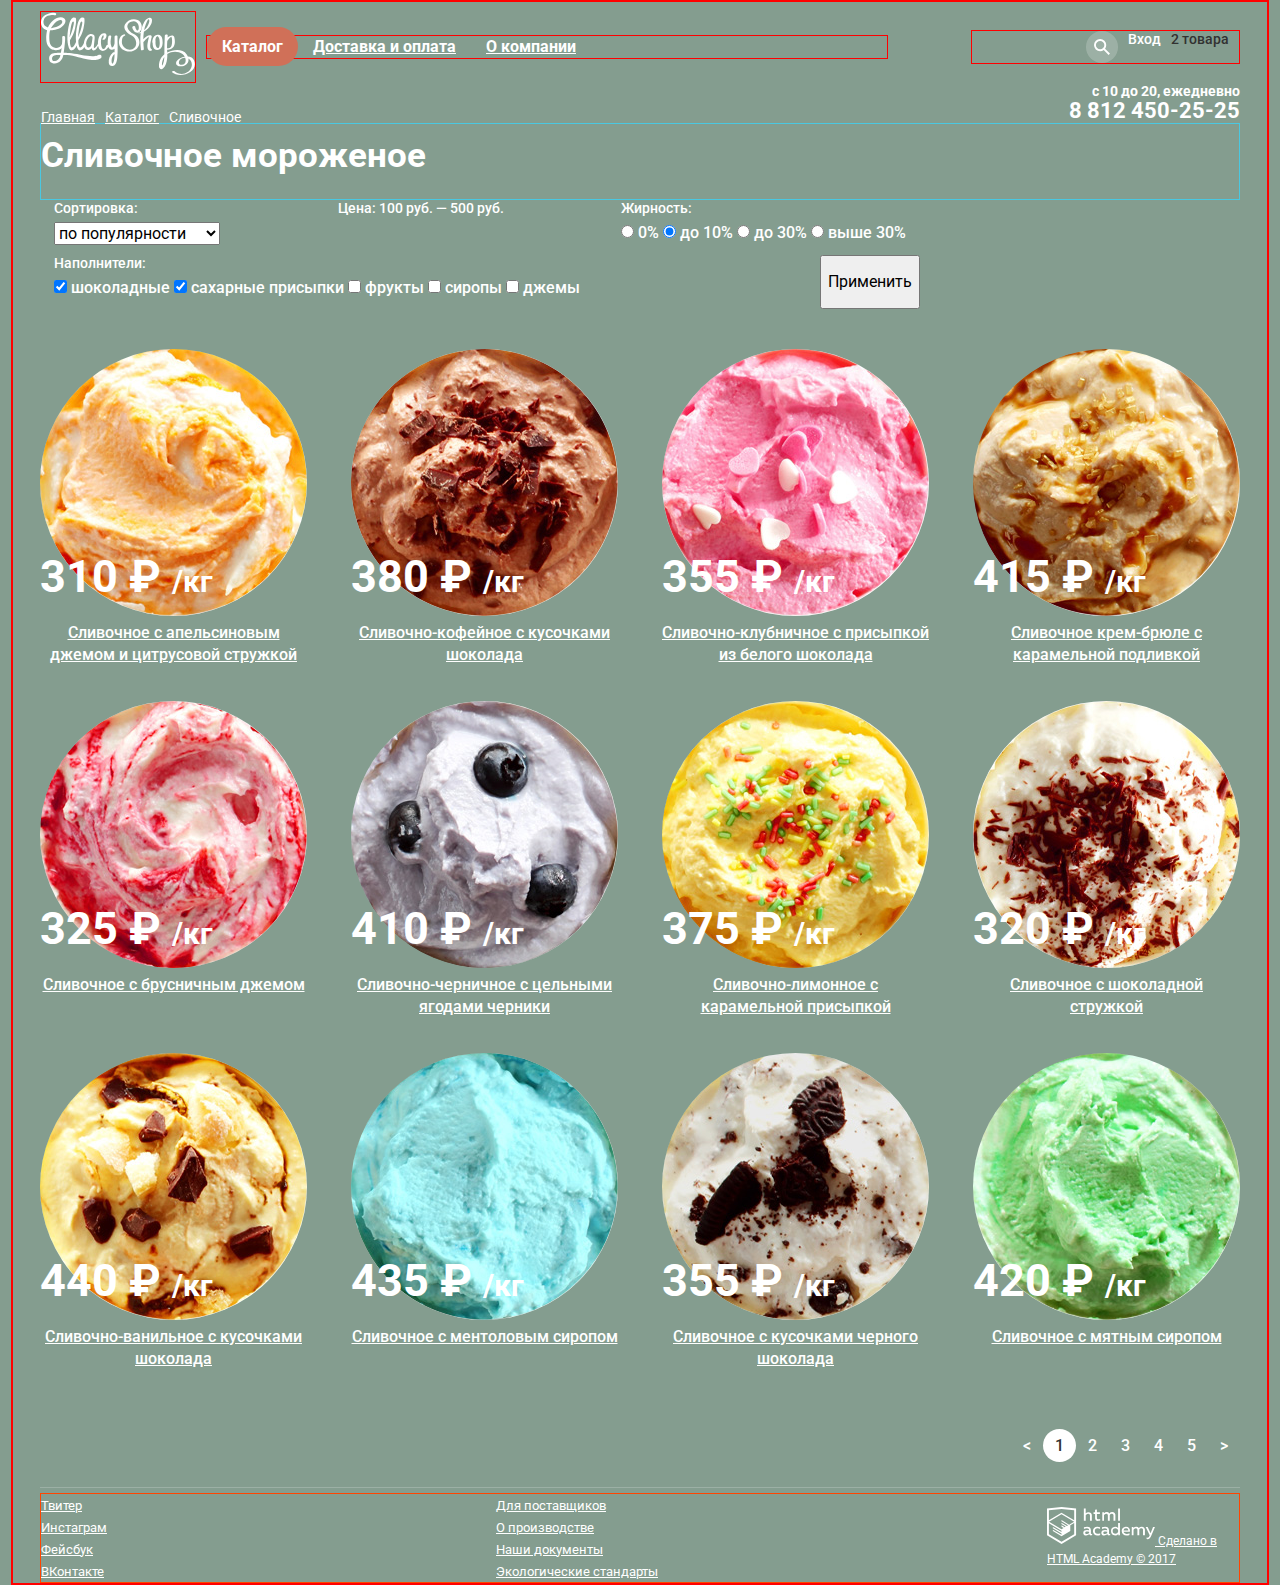
==== catalog.html @ cb11c442 "Создание сетки" ====
<!DOCTYPE html>
<html lang="ru">
<head>
    <meta charset="utf-8">
    <title>Каталог мороженого Глейси</title>
    <link href="https://fonts.googleapis.com/css?family=Roboto:400,500,700" rel="stylesheet">
    <link rel="stylesheet" href="css/normalize.css">
    <link rel="stylesheet" href="css/style.css">
</head>
<body class="body-inner">
<div class="container">
    <header class="main-header">
        <nav class="main-navigation">
            <a class="main-header-logo" href="index.html">
                <img src="img/logo.svg" width="154" height="64" alt="Логотип Глэйси">
            </a>
            <ul class="site-navigation">
                <li class="site-subnavigation"><a class="site-navigation-current" href="catalog.html">Каталог</a>
                    <ul class="catalog-dropdown">
                        <li class="catalog-dropdown-new"><a href="#">Новинки</a></li>
                        <li class="catalog-dropdown-current"><a>Сливочное</a></li>
                        <li><a href="#">Щербеты</a></li>
                        <li><a href="#">Фруктовый лёд</a></li>
                        <li><a href="#">Мелорин</a></li>
                    </ul>
                </li>
                <li><a href="#">Доставка и оплата</a></li>
                <li><a href="#">О компании</a></li>
            </ul>
            <ul class="user-navigation">
                <li class="user-navigation-search">
                    <a class="search-link" href="#"></a>
                    <!--div class="modal modal-search">
                        <form action="#" method="post">
                            <input type="text" name="search" placeholder="Что ищем?" id="search">
                            <label for="search" class="visually-hidden">Что ищем?</label>
                        </form>
                    </div-->
                </li>
                <li class="user-navigation-login">
                    <a class="login-link" href="#">Вход</a>
                    <!--div class="modal modal-login">
                        <form action="#" method="post">
                            <input type="email" name="user-email" placeholder="Электронная почта" id="user-email">
                            <label for="user-email" class="visually-hidden">Электронная почта</label>
                            <input type="password" name="user-password" placeholder="Пароль" id="user-password">
                            <label for="user-password" class="visually-hidden">Пароль</label>
                            <button class="button" type="submit">Войти</button>
                        </form>
                        <p>
                            <a href="#">Забыли пароль?</a>
                            <a href="#">Новая регистрация</a>
                        </p>
                    </div-->
                </li>
                <li class="user-navigation-basket">
                    <a class="basket-link-full" href="#">2 товара</a>
                    <!--div class="modal modal-basket">
                        <h2 class="visually-hidden">Товары в корзине</h2>
                        <table class="basket-list">
                            <tr>
                                <td>X</td>
                                <td><img src="img/ico-item-1.jpg" width="33" height="33" alt="Пломбир с апельсиновым джемом"></td>
                                <td>Пломбир с апельсиновым джемом</td>
                                <td>1,5 кг х</td>
                                <td class="price">200 руб.</td>
                                <td>300 руб.</td>
                            </tr>
                            <tr>
                                <td>X</td>
                                <td><img src="img/ico-item-2.jpg" width="33" height="33" alt="Клубничный пломбир с присыпкой из белого шоколада"></td>
                                <td>Клубничный пломбир с присыпкой из белого шоколада</td>
                                <td>1,5 кг х</td>
                                <td class="price">300 руб.</td>
                                <td>450 руб.</td>
                            </tr>
                        </table>
                        <p class="basket-total">Итого: 750 руб.</p>
                        <button class="button" type="button">Оформить заказ</button>
                    </div-->
                </li>
            </ul>
        </nav>
        <div class="header-info-wrapper">
            <span class="header-hours">с 10 до 20, ежедневно</span>
            <span class="header-phone">8 812 450-25-25</span>
        </div>
    </header>
    <main>
        <div class="breadcrumbs-wrapper">
            <h1 class="page-title">Сливочное мороженое</h1>
            <ul class="breadcrumbs">
                <li><a href="index.html">Главная</a></li>
                <li><a href="catalog.html">Каталог</a></li>
                <li>Сливочное</li>
            </ul>
        </div>

        <section class="filters">
            <h2 class="visually-hidden">Фильтр товаров</h2>
            <form class="search-form" action="#" method="post">
                <fieldset>
                    <legend>Сортировка:</legend>
                    <select id="search-form-filter">
                        <option value="popular">по популярности</option>
                        <option value="cheap">сначала недорогие</option>
                        <option value="expensive">сначала дорогие</option>
                        <option value="fat">по жирности</option>
                    </select>
                </fieldset>
                <fieldset>
                    <legend>Цена: 100 руб. — 500 руб.</legend>
                </fieldset>
                <fieldset>
                    <legend>Жирность:</legend>
                    <input type="radio" name="fat" value="0%" id="0%">
                    <label for="0%">0%</label>
                    <input type="radio" name="fat" value="up-to-10%" id="up-to-10%"
                           checked>
                    <label for="up-to-10%">до 10%</label>
                    <input type="radio" name="fat" value="up-to-30%" id="up-to-30%">
                    <label for="up-to-30%">до 30%</label>
                    <input type="radio" name="fat" value="more-than-30%" id="more-than-30%">
                    <label for="more-than-30%">выше 30%</label>
                </fieldset>
                <fieldset>
                    <legend>Наполнители:</legend>
                    <input type="checkbox" name="chocolate" id="chocolate" checked>
                    <label for="chocolate">шоколадные</label>
                    <input type="checkbox" name="sugar" id="sugar" checked>
                    <label for="sugar">сахарные присыпки</label>
                    <input type="checkbox" name="fruit" id="fruit">
                    <label for="fruit">фрукты</label>
                    <input type="checkbox" name="syrop" id="syrop">
                    <label for="syrop">сиропы</label>
                    <input type="checkbox" name="jam" id="jam">
                    <label for="jam">джемы</label>
                </fieldset>
                <button class="button-filter" type="submit">Применить</button>
            </form>
        </section>
        <section class="catalog">
            <h2 class="visually-hidden">Список сортов мороженого</h2>
            <ul class="catalog-list">
                <li class="catalog-item">
                    <img src="img/item-1.jpg" width="267" height="267"
                         alt="Сливочное мороженое с апельсиновым джемом и цитрусовой стружкой">
                    <p class="item-price">310 ₽ <span class="item-kg">/кг</span></p>
                    <a href="#">Сливочное с апельсиновым джемом и цитрусовой стружкой</a>
                    <!--a href="#" class="button btn-catalog">Быстрый просмотр</a-->
                </li>
                <li class="catalog-item">
                    <img src="img/item-2.jpg" width="267" height="267"
                         alt="Сливочно-кофейное мороженое с кусочками шоколада">
                    <p class="item-price">380 ₽ <span class="item-kg">/кг</span></p>
                    <a href="#">Сливочно-кофейное с кусочками шоколада</a>
                    <!--a href="#" class="button btn-catalog">Быстрый просмотр</a-->
                </li>
                <li class="catalog-item">
                    <img src="img/item-3.jpg" width="267" height="267"
                         alt="Сливочно-клубничное мороженое с присыпкой из белого шоколада">
                    <p class="item-price">355 ₽ <span class="item-kg">/кг</span></p>
                    <a href="#">Сливочно-клубничное с присыпкой из белого шоколада</a>
                    <!--a href="#" class="button btn-catalog">Быстрый просмотр</a-->
                </li>
                <li class="catalog-item">
                    <img src="img/item-4.jpg" width="267" height="267"
                         alt="Сливочное мороженое крем-брюле с карамельной подливкой">
                    <p class="item-price">415 ₽ <span class="item-kg">/кг</span></p>
                    <a href="#">Сливочное крем-брюле с карамельной подливкой</a>
                    <!--a href="#" class="button btn-catalog">Быстрый просмотр</a-->
                </li>
                <li class="catalog-item">
                    <img src="img/item-5.jpg" width="267" height="267"
                         alt="Сливочное мороженое с брусничным джемом">
                    <p class="item-price">325 ₽ <span class="item-kg">/кг</span></p>
                    <a href="#">Сливочное с брусничным джемом</a>
                    <!--a href="#" class="button btn-catalog">Быстрый просмотр</a-->
                </li>
                <li class="catalog-item">
                    <img src="img/item-6.jpg" width="267" height="267"
                         alt="Сливочно-черничное мороженое с цельными ягодами черники">
                    <p class="item-price">410 ₽ <span class="item-kg">/кг</span></p>
                    <a href="#">Сливочно-черничное с цельными ягодами черники</a>
                    <!--a href="#" class="button btn-catalog">Быстрый просмотр</a-->
                </li>
                <li class="catalog-item">
                    <img src="img/item-7.jpg" width="267" height="267"
                         alt="Сливочно-лимонное мороженое с карамельной присыпкой">
                    <p class="item-price">375 ₽ <span class="item-kg">/кг</span></p>
                    <a href="#">Сливочно-лимонное с карамельной присыпкой</a>
                    <!--a href="#" class="button btn-catalog">Быстрый просмотр</a-->
                </li>
                <li class="catalog-item">
                    <img src="img/item-8.jpg" width="267" height="267"
                         alt="Сливочное мороженое шоколадной стружкой">
                    <p class="item-price">320 ₽ <span class="item-kg">/кг</span></p>
                    <a href="#">Сливочное с шоколадной стружкой</a>
                    <!--a href="#" class="button btn-catalog">Быстрый просмотр</a-->
                </li>
                <li class="catalog-item">
                    <img src="img/item-9.jpg" width="267" height="267"
                         alt="Сливочно-ванильное мороженое с кусочками шоколада">
                    <p class="item-price">440 ₽ <span class="item-kg">/кг</span></p>
                    <a href="#">Сливочно-ванильное с кусочками шоколада</a>
                    <!--a href="#" class="button btn-catalog">Быстрый просмотр</a-->
                </li>
                <li class="catalog-item">
                    <img src="img/item-10.jpg" width="267" height="267"
                         alt="Сливочное мороженое с ментоловым сиропом">
                    <p class="item-price">435 ₽ <span class="item-kg">/кг</span></p>
                    <a href="#">Сливочное с ментоловым сиропом</a>
                    <!--a href="#" class="button btn-catalog">Быстрый просмотр</a-->
                </li>
                <li class="catalog-item">
                    <img src="img/item-11.jpg" width="267" height="267"
                         alt="Сливочное мороженое с кусочками черного шоколада">
                    <p class="item-price">355 ₽ <span class="item-kg">/кг</span></p>
                    <a href="#">Сливочное с кусочками черного шоколада</a>
                    <!--a href="#" class="button btn-catalog">Быстрый просмотр</a-->
                </li>
                <li class="catalog-item">
                    <img src="img/item-12.jpg" width="267" height="267"
                         alt="Сливочное мороженое мятным сиропом">
                    <p class="item-price">420 ₽ <span class="item-kg">/кг</span></p>
                    <a href="#">Сливочное с мятным сиропом</a>
                    <!--a href="#" class="button btn-catalog">Быстрый просмотр</a-->
                </li>
            </ul>
            <ul class="pagination-list">
                <li class="pagination-item pagination-item-disabled"><a>< </a></li>
                <li class="pagination-item pagination-item-current"><a>1</a></li>
                <li class="pagination-item"><a href="#">2</a></li>
                <li class="pagination-item"><a href="#">3</a></li>
                <li class="pagination-item"><a href="#">4</a></li>
                <li class="pagination-item"><a href="#">5</a></li>
                <li class="pagination-item"><a href="#"> ></a></li>
            </ul>
            <div class="line"></div>
        </section>
    </main>
    <footer class="main-footer">
        <ul class="footer-social">
            <li><a href="#" class="social-button">Твитер</a></li>
            <li><a href="#" class="social-button">Инстаграм</a></li>
            <li><a href="#" class="social-button">Фейсбук</a></li>
            <li><a href="#" class="social-button">ВКонтакте</a></li>
        </ul>
        <ul class="footer-navigation">
            <li><a href="#">Для поставщиков</a></li>
            <li><a href="#">О производстве</a></li>
            <li><a href="#">Наши документы</a></li>
            <li><a href="#">Экологические стандарты</a></li>
        </ul>
        <p class="footer-copyright">
            <a href="https://htmlacademy.ru"><img src="img/logo-htmlacademy.svg" width="108" height="39" alt="">
                Сделано в HTML Academy &copy; 2017</a>
        </p>
    </footer>
</div>
</body>
</html>
---- css/style.css ----
/*  Лиза,  все красные рамки я потом удалю!
Это чтобы было видно границы*/

body {
    margin: 0;
    padding: 0;
    font-family: "Roboto", "Arial", sans-serif;
    font-size: 16px;
    line-height: 22px;
    font-weight: 400;
    color: #ffffff;
    min-width: 1200px;
    background-color: #849d8f;
    background-image: url("../img/slide1.png");
    background-repeat: no-repeat;
    background-position: 50% 0%;
}

.body-inner {
    all: unset;
    margin: 0;
    padding: 0;
    font-family: "Roboto", "Arial", sans-serif;
    font-size: 16px;
    line-height: 22px;
    font-weight: 400;
    color: #ffffff;
    min-width: 1200px;
    background-color: #849d8f;
}


.visually-hidden {
    position: absolute;
    width: 1px;
    height: 1px;
    margin: -1px;
    border: 0;
    padding: 0;
    clip: rect(0 0 0 0);
    overflow: hidden;
}

.container {
    width: 1200px;
    margin: 0 auto;
    padding: 0 27px;
    border: 2px solid red;
}

.main-navigation {
    display: flex;
    justify-content: flex-start;
    align-items: center;
    margin-top: 9px;
}

.main-header-logo {
    border: 1px solid red;
}

.site-navigation {
    display: flex;
    flex-wrap: wrap;
    list-style: none;
    margin: 0;
    margin-left: 10px;
    padding: 0;
    width: 680px;
    border: 1px solid red;
}

.site-navigation > li {
    position: relative;
}

.site-navigation a {
     font-size: 16px;
     line-height: 18px;
     font-weight: 700;
     color: #ffffff;
     padding: 10px 15px;
 }

.site-navigation a:hover,
.site-navigation a:focus {
    font-size: 16px;
    line-height: 18px;
    font-weight: 700;
    color: #333333;
    text-decoration: none;
    background-color: #f7f6f3;
    border-radius: 30px;
    text-align: center;
    padding: 10px 15px;
}

.site-navigation-current {
    color: #ffffff;
    background-color: #d07058;
    border-radius: 30px;
    text-decoration: none;
    text-align: center;
    padding: 10px 15px;
}

/*  выпадающее меню  */

.catalog-dropdown {
    list-style: none;
    margin: 0;
    padding: 0;
    position: absolute;
    display: none;
    top: 35px;
    width: 141px;
}

.catalog-dropdown a {
    display: block;
}

.catalog-dropdown a,
.catalog-dropdown a:hover {
    border-radius: unset;
    font-size: 14px;
    line-height: 16px;
    color: #323232;
    font-weight: 400;
    text-decoration: none;
    background-color: #f8f7f4;
}

.catalog-dropdown a:hover {
    background-color: #fbded7;
}

.catalog-dropdown a:focus {
    background-color: #f6b5a5;
}

.site-navigation > li:hover .catalog-dropdown {
    display: block;
}

/*  выпадающее меню  конец*/

.user-navigation {
    display: flex;
    justify-content: flex-end;
    justify-items: center;
    list-style: none;
    margin: 0;
    margin-left: auto;
    padding: 0;
    width: 267px;

    border: 1px solid red;
}

.user-navigation > li {
    display: inline-block;
    padding-right: 10px;
}

.search-link {
    display: block;
    width: 32px;
    height: 32px;
    border-radius: 50%;
    background: rgba(255, 255, 255, 0.2) url("../img/loupe.svg") no-repeat center;
    background-size: 50%;
}

.user-navigation-search:hover .search-link {
    background: #f8f7f4 url("../img/loupe-dark.svg") no-repeat center;
}

.modal-search {
    display: none;
    width: 345px;
    height: 84px;
    -webkit-box-sizing: border-box;
    -moz-box-sizing: border-box;
    box-sizing: border-box;
}

.user-navigation-search:hover .modal-search {
    display: block;
}

.modal {
    background-color: #f8f7f4;
    border-radius: 10px;
    color: #323232;
    border-radius: 5px;
    box-shadow: 3px 5px 25px 3px #56645c;
    padding: 20px 25px 25px 25px;
}

.modal-search input,
.modal-login input {
    font-size: 14px;
    line-height: 24px;
    height: 43px;
    -webkit-box-sizing: border-box;
    -moz-box-sizing: border-box;
    box-sizing: border-box;
}

.login-link {
    display: block;
    font-weight: 500;
    font-size: 14px;
    line-height: 16px;
    color: #ffffff;
    text-decoration: none;
}

.login-link:hover,
.login-link:focus {
    color: #323232;
}

.basket-link {
    display: block;
    font-weight: 500;
    font-size: 14px;
    line-height: 16px;
    color: #ffffff;
    text-decoration: none;
}

.basket-link:hover,
.basket-link:focus {
    color: #323232;
}

.basket-link-full {
    display: block;
    font-weight: 500;
    font-size: 14px;
    line-height: 16px;
    color: #323232;
    text-decoration: none;
}

.basket-list {
    font-size: 13px;
    line-height: 16px;
    color: #323232;
}

.basket-total {
    font-size: 15px;
    line-height: 18px;
    font-weight: 700;
}

.modal-login {
    display: block;
    width: 280px;
    height: 215px;
    -webkit-box-sizing: border-box;
    -moz-box-sizing: border-box;
    box-sizing: border-box;
}

.modal-login a {
    font-size: 13px;
    line-height: 24px;
    color: #323232;
}

.modal-login a:hover,
.modal-login a:focus,
.modal-login a:active {
    color: #e84d37;
}

.header-info-wrapper {
    display: flex;
    flex-direction: column;
    align-items: flex-end;
}

.header-hours {
    font-size: 14px;
    line-height: 16px;
    font-weight: 700;
}

.header-phone {
    font-size: 22px;
    line-height: 24px;
    font-weight: 700;
}

.breadcrumbs-wrapper {
    display: flex;
    justify-content: flex-start;
    flex-direction: column;
    border: 1px solid #4ac8e1;
}

.breadcrumbs {
    list-style: none;
    margin: 0;
    margin-top: -15px;
    padding: 0;
    font-size: 14px;
    line-height: 16px;
    order: 0;
    display: flex;
}

.breadcrumbs li {
    padding-right: 10px;
}

.breadcrumbs a {
    color: #ffffff;
}

.page-title {
    font-size: 35px;
    line-height: 41px;
    font-weight: 700;
    order: 1;
    margin-top: 10px;
}

.breadcrumbs a:hover,
.breadcrumbs a:active,
.breadcrumbs a:focus {
    color: #ffbc9e;
}

.search-form {
    display: flex;
    flex-wrap: wrap;
    justify-content: space-between;
    width: 880px;
    margin-bottom: 40px;
}

.slider {
    position: relative;
    padding-top: 270px;
    border: 1px dashed red;
}

.slide {
    display: flex;
    flex-wrap: wrap;
    justify-content: center;
    width: 700px;
    text-align: center;
    margin: 0 auto;
    margin-bottom: 35px;
    border: 1px solid red;
}

.slide b {
    font-size: 60px;
    line-height: 60px;
    font-weight: 700;
}


.slider-navigation {
    list-style: none;
    position: absolute;
    bottom: 40px;
    left: 50px;
}

.promotions-list {
    list-style: none;
    margin: 0;
    margin-bottom: 40px;
    padding: 0;
    display: flex;
    justify-content: space-between;
    border: 1px solid red;
}

.promotions-list h3 {
    font-size: 35px;
    line-height: 41px;
    font-weight: 700;
}

.promotions-list p {
    font-size: 18px;
    line-height: 22px;
}

.promotions-list li:first-child {
    width: 560px;
    min-height: 230px;
    background-color: #a60929;
    background-image: url("../img/bg-raspberries.jpg");
    background-repeat: no-repeat;
    border-radius: 15px;
}

.promotions-list li:last-child {
    width: 560px;
    min-height: 230px;
    background-color: #714530;
    background-image: url("../img/bg-chocolate.jpg");
    background-repeat: no-repeat;
    border-radius: 15px;
}

.catalog-list {
    list-style: none;
    margin: 0;
    padding: 0;
    display: flex;
    justify-content: space-between;
    flex-wrap: wrap;
}

.catalog-item {
    position: relative;
    width: 267px;
    margin-bottom: 35px;
}

.item-price {
    font-size: 45px;
    line-height: 45px;
    font-weight: 700;
    position: absolute;
    top: 160px;
}

.item-kg {
    font-size: 30px;
}

.catalog-item a {
    display: block;
    font-size: 16px;
    line-height: 22px;
    font-weight: 500;
    color: #ffffff;
    text-align: center;
}

.catalog-item a:hover,
.catalog-item a:focus {
    color: #ffbc9e;
}

.catalog-item img {
    border-radius: 50%;
}

.description-shop {
    background-color: #eee1c6;
    background-image: url("../img/bg-wafer.jpg");
    color: #323232;
    width: 1146px;
    border-radius: 15px;
    padding: 20px;
    margin-bottom: 40px;
}

.description-shop h2 {
    font-size: 24px;
    line-height: 30px;
    font-weight: 500;
    margin-top: 0;
}

.description-shop-list {
    list-style: none;
    padding: 0;
    margin: 0;
}

.description-shop-list li:nth-child(1) {
    background-image: url("../img/ice-cream.svg");
    background-repeat: no-repeat;
}

.description-shop-list li:nth-child(2) {
    background-image: url("../img/eco.svg");
    background-repeat: no-repeat;
}

.description-shop-list li:nth-child(3) {
    background-image: url("../img/cow.svg");
    background-repeat: no-repeat;
}

.description-shop-list li:nth-child(4) {
    background-image: url("../img/thermometer.svg");
    background-repeat: no-repeat;
}

.content-wrapper {
    display: flex;
    justify-content: space-between;
    margin-bottom: 37px;
    border: 1px dashed red;
    align-items: flex-start;
}

.news-block {
    width: 560px;
    min-height: 220px;
    background-color: #ffffff;
    background-image: url("../img/bg-strawberry.png");
    background-repeat: no-repeat;
    border-radius: 15px;
    padding-top: 20px;
    padding-left: 20px;
    -webkit-box-sizing: border-box;
    -moz-box-sizing: border-box;
    box-sizing: border-box;
}

.news-block p {
    font-size: 16px;
    line-height: 22px;
    color: #323232;
    font-weight: 500;
    margin-top: 0;
}

.news-block a {
    font-size: 24px;
    line-height: 30px;
    font-weight: 700;
    color: #323232;
}

.news-block a:hover,
.news-block a:focus {
    color: #e84d37;
}

.subscription-wrapper {
    width: 560px;
    min-height: 220px;
    background-color: #f8f7f4;
    background-image: url("../img/bg-post.svg");
    border-radius: 15px;
    padding: 5px;
    -webkit-box-sizing: border-box;
    -moz-box-sizing: border-box;
    box-sizing: border-box;
}

.subscription {
    width: 550px;
    min-height: 210px;
    background-color: #f8f7f4;
    border-radius: 15px;
    color: #5a5a5a;
    padding-top: 30px;
    padding-left: 20px;
    padding-right: 20px;
    -webkit-box-sizing: border-box;
    -moz-box-sizing: border-box;
    box-sizing: border-box;
}

.subscription p {
    margin-top: 0;
}

.subscription-input {
    display: inline-block;
    padding-left: 14px;
    width: 368px;
    height: 44px;
    border-radius: 5px;
    border: 1px solid #d3d3d2;
    margin-right: 7px;
}

.map {
    width: 100%;
    height: 430px;
    background-image: url("../img/map.jpg");
    background-size: cover;
}

.map-container {
    position: relative;
    width: 1200px;
    margin: 0 auto;
    padding: 0 27px;
}

.contacts::before {
    content: "";
    position: absolute;
    background-image: url("../img/pin.svg");
    width: 82px;
    height: 140px;
    top: 100px;
    left: -680px;
}

.contacts {
    position: absolute;
    top: 60px;
    right: 0;
    width: 302px;
    min-height: 305px;
    background-color: #fefefe;
    color: #323232;
    border-radius: 15px;
    -webkit-box-sizing: border-box;
    -moz-box-sizing: border-box;
    box-sizing: border-box;
    padding-top: 32px;
    padding-left: 25px;
    padding-right: 25px;
}

.contacts p {
    padding-top: 0;
    font-size: 14px;
    line-height: 20px;
    font-weight: 400;
}

.big {
    font-size: 18px;
    line-height: 24px;
    font-weight: 700;
}



.modal-feedback {
    width: 480px;
    height: 440px;
    -webkit-box-sizing: border-box;
    -moz-box-sizing: border-box;
    box-sizing: border-box;
}

.modal-feedback h2 {
    margin-top: 0;
    font-size: 24px;
    line-height: 28px;
}

.modal-basket {
    width: 540px;
    min-height: 140px;
    -webkit-box-sizing: border-box;
    -moz-box-sizing: border-box;
    box-sizing: border-box;

}

.modal input,
.modal textarea {
    font: inherit;
    border: 1px solid  rgba(178, 178, 178, 0.52);
    border-radius: 5px;
    color: #999999;
    padding: 15px;
    margin-bottom: 20px;
}

.modal input:focus,
.modal textarea:focus {
    border: 1px solid rgba(46, 136, 228, 0.52);
}

fieldset {
    border: none;
}

.button {
    display: block;
    background-image: linear-gradient(#f26843, #e74a35);
    box-shadow: 0 2px 2px 0 #9e4334;
    border-radius: 30px;
    text-decoration: none;
    color: #ffffff;
    text-align: center;
    text-shadow: 0 3px 3px #ca4e39;
    padding: 15px 15px;
    border: none;
}

.btn-inline {
    display: inline-block;
}

a.btn-slide {
    width: 278px;
    height: 63px;
    font-size: 32px;
    line-height: 44px;
    font-weight: 700;
    margin-top: 30px;
    padding: 8px 17px;
    -webkit-box-sizing: border-box;
    -moz-box-sizing: border-box;
    box-sizing: border-box;
}

a.btn-promo {
    width: 165px;
    height: 43px;
    font-size: 18px;
    line-height: 24px;
    font-weight: 700;
    padding: 10px 15px;
    -webkit-box-sizing: border-box;
    -moz-box-sizing: border-box;
    box-sizing: border-box;
}

a.btn-promo-chocolate {
    width: 190px;
}

a.btn-catalog {
    width: 200px;
    height: 43px;
    font-size: 18px;
    line-height: 24px;
    font-weight: 700;
    padding: 9px 15px;
    color: #ffffff;
    -webkit-box-sizing: border-box;
    -moz-box-sizing: border-box;
    box-sizing: border-box;
}

a.btn-catalog:hover,
a.btn-catalog:focus {
    color: #ffffff;
}

.filters legend {
    font-size: 14px;
    line-height: 16px;
    font-weight: 500;
}

.filters label {
    font-size: 16px;
    line-height: 18px;
    font-weight: 500;
}

.pagination-list {
    list-style: none;
    margin: 0;
    margin-top: 30px;
    margin-bottom: 30px;
    padding: 0;
    display: flex;
    justify-content: flex-end;
}

.pagination-list li {
}

.pagination-list a {
    font-size: 16px;
    line-height: 18px;
    font-weight: 500;
    color: #ffffff;
    text-decoration: none;
    padding: 7px 12px;
}

.pagination-list a:hover,
.pagination-list a:focus {
    background-color: #9bafa3;
    border-radius: 50%;
    padding: 7px 12px;
}

.pagination-item-current a {
    background-color: #ffffff;
    border-radius: 50%;
    padding: 7px 12px;
    color: #323232;
}

.line {
    width: 100%;
    height: 1px;
    margin-bottom: 5px;
    background-color: rgba(255, 255, 255, 0.2);
}

.main-footer {
    display: flex;
    justify-content: space-between;
    border: 1px solid orangered;
}

.footer-social {
    list-style: none;
    padding: 0;
    margin: 0;
    color: #ffffff;
}

.footer-social a {
    font-size: 13px;
    line-height: 18px;
    color: #ffffff;
}

.footer-social a:hover,
.footer-social a:active,
.footer-social a:focus {
    color: #e84d37;
}

.footer-navigation {
    list-style: none;
    padding: 0;
    margin: 0;
    color: #ffffff;
}

.footer-navigation a {
    font-size: 13px;
    line-height: 18px;
    color: #ffffff;
}

.footer-navigation a:hover,
.footer-navigation a:active,
.footer-navigation a:focus {
    color: #e84d37;
}

.footer-copyright {
    width: 192px;
    font-size: 12px;
    line-height: 18px;
    color: #ffffff;
}

.footer-copyright p {
    padding: 0;
    margin: 0;
}

.footer-copyright a {
    font-size: 12px;
    line-height: 18px;
    color: #ffffff;
}

.footer-copyright a:hover,
.footer-copyright a:active,
.footer-copyright a:focus {
    color: #e84d37;
}
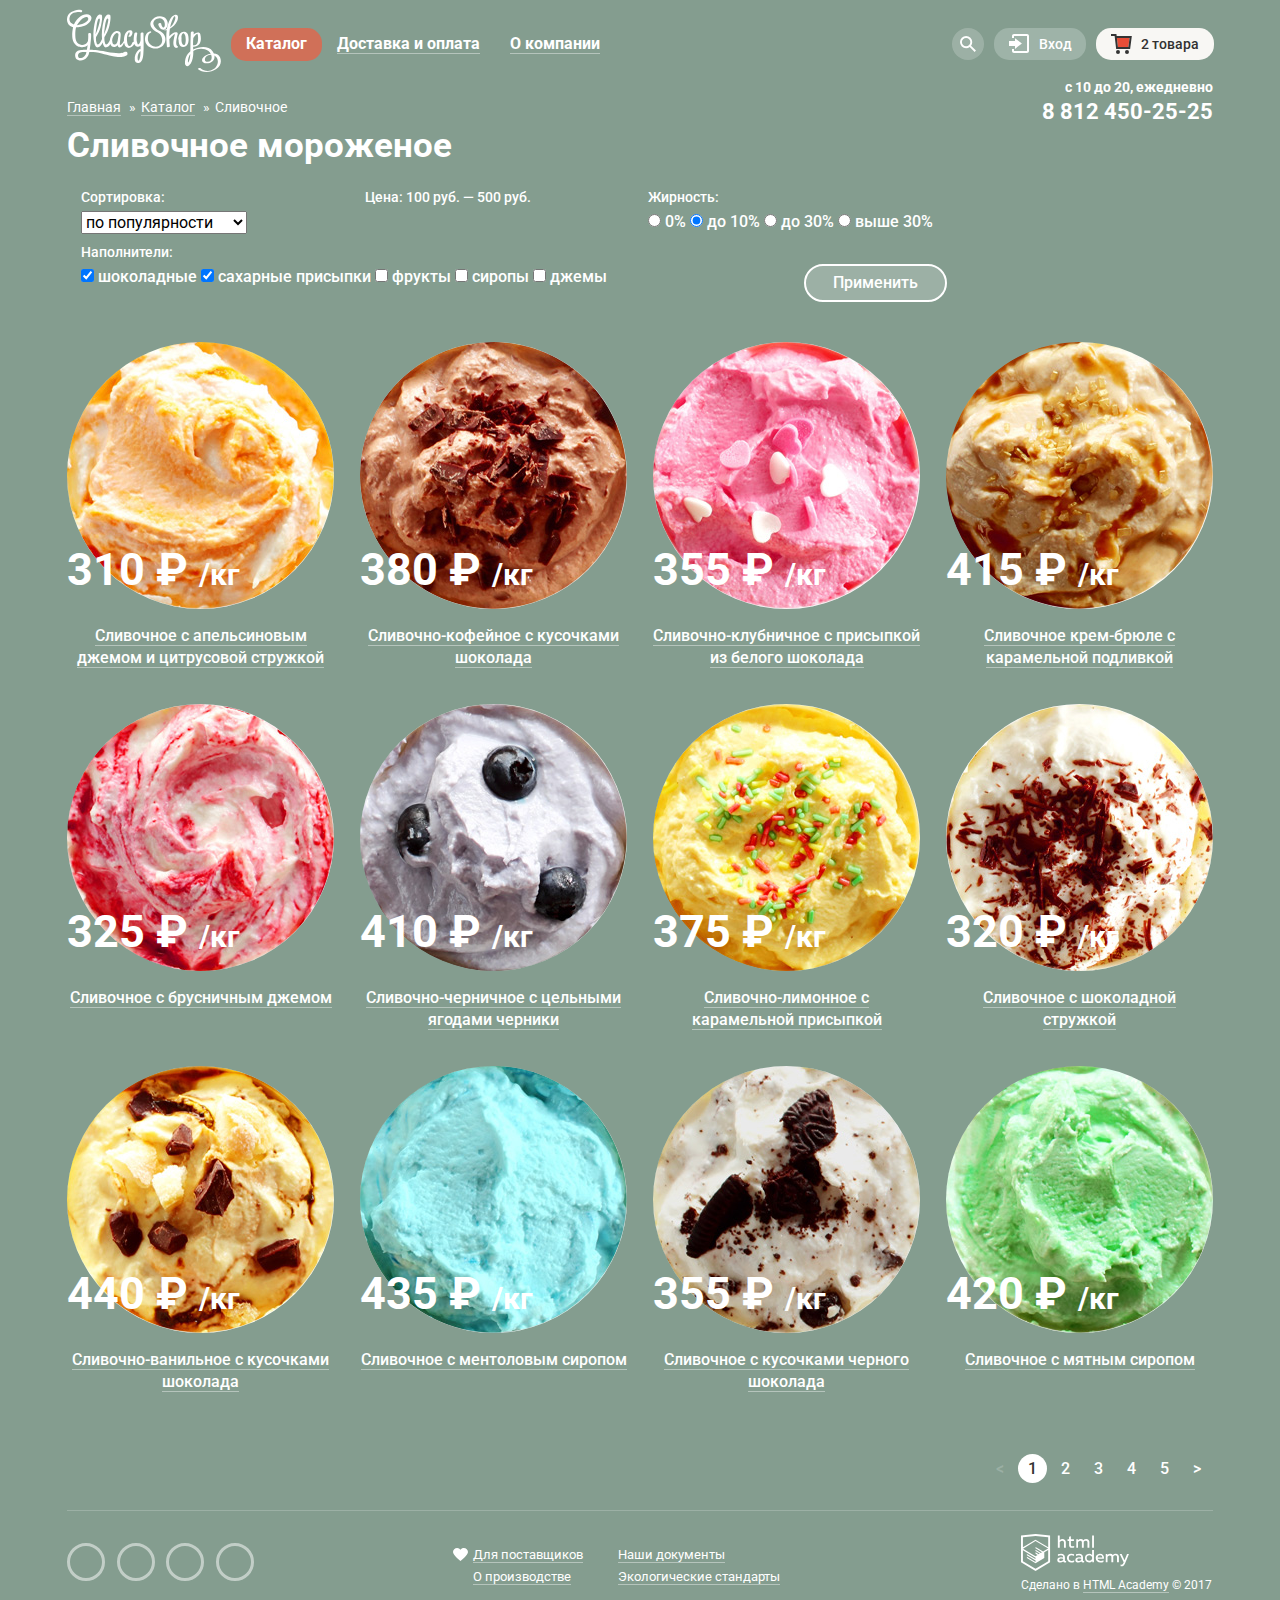
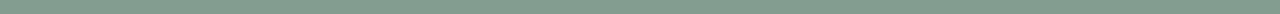
==== commit 2289338c: "Декоративные элементы" ====
--- a/catalog.html
+++ b/catalog.html
@@ -15,17 +15,22 @@
                 <img src="img/logo.svg" width="154" height="64" alt="Логотип Глэйси">
             </a>
             <ul class="site-navigation">
-                <li class="site-subnavigation"><a class="site-navigation-current" href="catalog.html">Каталог</a>
+                <li class="navigation-item">
+                    <a class="nav-item-current" href="catalog.html">Каталог</a>
                     <ul class="catalog-dropdown">
-                        <li class="catalog-dropdown-new"><a href="#">Новинки</a></li>
-                        <li class="catalog-dropdown-current"><a>Сливочное</a></li>
+                        <li><a class="catalog-item-new" href="#">Новинки</a></li>
+                        <li><a class="catalog-item-current">Сливочное</a></li>
                         <li><a href="#">Щербеты</a></li>
                         <li><a href="#">Фруктовый лёд</a></li>
                         <li><a href="#">Мелорин</a></li>
                     </ul>
                 </li>
-                <li><a href="#">Доставка и оплата</a></li>
-                <li><a href="#">О компании</a></li>
+                <li class="navigation-item">
+                    <a href="#">Доставка и оплата</a>
+                </li>
+                <li class="navigation-item">
+                    <a href="#">О компании</a>
+                </li>
             </ul>
             <ul class="user-navigation">
                 <li class="user-navigation-search">
@@ -146,116 +151,170 @@
                     <img src="img/item-1.jpg" width="267" height="267"
                          alt="Сливочное мороженое с апельсиновым джемом и цитрусовой стружкой">
                     <p class="item-price">310 ₽ <span class="item-kg">/кг</span></p>
-                    <a href="#">Сливочное с апельсиновым джемом и цитрусовой стружкой</a>
-                    <!--a href="#" class="button btn-catalog">Быстрый просмотр</a-->
+                    <div class="catalog-wrapper">
+                        <a class="item-title" href="#">Сливочное с апельсиновым джемом и цитрусовой стружкой</a>
+                        <!--a href="#" class="button btn-catalog">Быстрый просмотр</a-->
+                    </div>
                 </li>
                 <li class="catalog-item">
                     <img src="img/item-2.jpg" width="267" height="267"
                          alt="Сливочно-кофейное мороженое с кусочками шоколада">
                     <p class="item-price">380 ₽ <span class="item-kg">/кг</span></p>
-                    <a href="#">Сливочно-кофейное с кусочками шоколада</a>
-                    <!--a href="#" class="button btn-catalog">Быстрый просмотр</a-->
+                    <div class="catalog-wrapper">
+                        <a class="item-title" href="#">Сливочно-кофейное с кусочками шоколада</a>
+                        <!--a href="#" class="button btn-catalog">Быстрый просмотр</a-->
+                    </div>
                 </li>
                 <li class="catalog-item">
                     <img src="img/item-3.jpg" width="267" height="267"
                          alt="Сливочно-клубничное мороженое с присыпкой из белого шоколада">
                     <p class="item-price">355 ₽ <span class="item-kg">/кг</span></p>
-                    <a href="#">Сливочно-клубничное с присыпкой из белого шоколада</a>
-                    <!--a href="#" class="button btn-catalog">Быстрый просмотр</a-->
+                    <div class="catalog-wrapper">
+                        <a class="item-title" href="#">Сливочно-клубничное с присыпкой из белого шоколада</a>
+                        <!--a href="#" class="button btn-catalog">Быстрый просмотр</a-->
+                    </div>
                 </li>
                 <li class="catalog-item">
                     <img src="img/item-4.jpg" width="267" height="267"
                          alt="Сливочное мороженое крем-брюле с карамельной подливкой">
                     <p class="item-price">415 ₽ <span class="item-kg">/кг</span></p>
-                    <a href="#">Сливочное крем-брюле с карамельной подливкой</a>
-                    <!--a href="#" class="button btn-catalog">Быстрый просмотр</a-->
+                    <div class="catalog-wrapper">
+                        <a class="item-title" href="#">Сливочное крем-брюле с карамельной подливкой</a>
+                        <!--a href="#" class="button btn-catalog">Быстрый просмотр</a-->
+                    </div>
                 </li>
                 <li class="catalog-item">
                     <img src="img/item-5.jpg" width="267" height="267"
                          alt="Сливочное мороженое с брусничным джемом">
                     <p class="item-price">325 ₽ <span class="item-kg">/кг</span></p>
-                    <a href="#">Сливочное с брусничным джемом</a>
-                    <!--a href="#" class="button btn-catalog">Быстрый просмотр</a-->
+                    <div class="catalog-wrapper">
+                        <a class="item-title" href="#">Сливочное с брусничным джемом</a>
+                        <!--a href="#" class="button btn-catalog">Быстрый просмотр</a-->
+                    </div>
                 </li>
                 <li class="catalog-item">
                     <img src="img/item-6.jpg" width="267" height="267"
                          alt="Сливочно-черничное мороженое с цельными ягодами черники">
                     <p class="item-price">410 ₽ <span class="item-kg">/кг</span></p>
-                    <a href="#">Сливочно-черничное с цельными ягодами черники</a>
-                    <!--a href="#" class="button btn-catalog">Быстрый просмотр</a-->
+                    <div class="catalog-wrapper">
+                        <a class="item-title" href="#">Сливочно-черничное с цельными ягодами черники</a>
+                        <!--a href="#" class="button btn-catalog">Быстрый просмотр</a-->
+                    </div>
                 </li>
                 <li class="catalog-item">
                     <img src="img/item-7.jpg" width="267" height="267"
                          alt="Сливочно-лимонное мороженое с карамельной присыпкой">
                     <p class="item-price">375 ₽ <span class="item-kg">/кг</span></p>
-                    <a href="#">Сливочно-лимонное с карамельной присыпкой</a>
-                    <!--a href="#" class="button btn-catalog">Быстрый просмотр</a-->
+                    <div class="catalog-wrapper">
+                        <a class="item-title" href="#">Сливочно-лимонное с карамельной присыпкой</a>
+                        <!--a href="#" class="button btn-catalog">Быстрый просмотр</a-->
+                    </div>
                 </li>
                 <li class="catalog-item">
                     <img src="img/item-8.jpg" width="267" height="267"
                          alt="Сливочное мороженое шоколадной стружкой">
                     <p class="item-price">320 ₽ <span class="item-kg">/кг</span></p>
-                    <a href="#">Сливочное с шоколадной стружкой</a>
-                    <!--a href="#" class="button btn-catalog">Быстрый просмотр</a-->
+                    <div class="catalog-wrapper">
+                        <a class="item-title" href="#">Сливочное с шоколадной стружкой</a>
+                        <!--a href="#" class="button btn-catalog">Быстрый просмотр</a-->
+                    </div>
                 </li>
                 <li class="catalog-item">
                     <img src="img/item-9.jpg" width="267" height="267"
                          alt="Сливочно-ванильное мороженое с кусочками шоколада">
                     <p class="item-price">440 ₽ <span class="item-kg">/кг</span></p>
-                    <a href="#">Сливочно-ванильное с кусочками шоколада</a>
-                    <!--a href="#" class="button btn-catalog">Быстрый просмотр</a-->
+                    <div class="catalog-wrapper">
+                        <a class="item-title" href="#">Сливочно-ванильное с кусочками шоколада</a>
+                        <!--a href="#" class="button btn-catalog">Быстрый просмотр</a-->
+                    </div>
                 </li>
                 <li class="catalog-item">
                     <img src="img/item-10.jpg" width="267" height="267"
                          alt="Сливочное мороженое с ментоловым сиропом">
                     <p class="item-price">435 ₽ <span class="item-kg">/кг</span></p>
-                    <a href="#">Сливочное с ментоловым сиропом</a>
-                    <!--a href="#" class="button btn-catalog">Быстрый просмотр</a-->
+                    <div class="catalog-wrapper">
+                        <a class="item-title" href="#">Сливочное с ментоловым сиропом</a>
+                        <!--a href="#" class="button btn-catalog">Быстрый просмотр</a-->
+                    </div>
                 </li>
                 <li class="catalog-item">
                     <img src="img/item-11.jpg" width="267" height="267"
                          alt="Сливочное мороженое с кусочками черного шоколада">
                     <p class="item-price">355 ₽ <span class="item-kg">/кг</span></p>
-                    <a href="#">Сливочное с кусочками черного шоколада</a>
-                    <!--a href="#" class="button btn-catalog">Быстрый просмотр</a-->
+                    <div class="catalog-wrapper">
+                        <a class="item-title" href="#">Сливочное с кусочками черного шоколада</a>
+                        <!--a href="#" class="button btn-catalog">Быстрый просмотр</a-->
+                    </div>
                 </li>
                 <li class="catalog-item">
                     <img src="img/item-12.jpg" width="267" height="267"
                          alt="Сливочное мороженое мятным сиропом">
                     <p class="item-price">420 ₽ <span class="item-kg">/кг</span></p>
-                    <a href="#">Сливочное с мятным сиропом</a>
-                    <!--a href="#" class="button btn-catalog">Быстрый просмотр</a-->
+                    <div class="catalog-wrapper">
+                        <a class="item-title" href="#">Сливочное с мятным сиропом</a>
+                        <!--a href="#" class="button btn-catalog">Быстрый просмотр</a-->
+                    </div>
                 </li>
             </ul>
             <ul class="pagination-list">
-                <li class="pagination-item pagination-item-disabled"><a>< </a></li>
-                <li class="pagination-item pagination-item-current"><a>1</a></li>
-                <li class="pagination-item"><a href="#">2</a></li>
-                <li class="pagination-item"><a href="#">3</a></li>
-                <li class="pagination-item"><a href="#">4</a></li>
-                <li class="pagination-item"><a href="#">5</a></li>
-                <li class="pagination-item"><a href="#"> ></a></li>
+                <li><a class="arrow-disabled"><</a></li>
+                <li><a class="pagination-item-current">1</a></li>
+                <li><a class="pagination-item" href="#">2</a></li>
+                <li><a class="pagination-item" href="#">3</a></li>
+                <li><a class="pagination-item" href="#">4</a></li>
+                <li><a class="pagination-item" href="#">5</a></li>
+                <li><a class="arrow-next" href="#">></a></li>
             </ul>
             <div class="line"></div>
         </section>
     </main>
     <footer class="main-footer">
         <ul class="footer-social">
-            <li><a href="#" class="social-button">Твитер</a></li>
-            <li><a href="#" class="social-button">Инстаграм</a></li>
-            <li><a href="#" class="social-button">Фейсбук</a></li>
-            <li><a href="#" class="social-button">ВКонтакте</a></li>
+            <li><a href="#" class="social-button">
+                <span class="visually-hidden">Твитер</span>
+                <svg xmlns="http://www.w3.org/2000/svg" width="32" height="32" viewBox="0 0 32 32">
+                    <path fill="#FFF"
+                          d="M16 0C7.164 0 0 7.164 0 16c0 8.837 7.164 16 16 16 8.837 0 16-7.163 16-16 0-8.836-7.163-16-16-16zm7.944 12.809c-.251 6.516-3.463 10.832-10.992 10.702h-.486c-.447 0-4.543-.443-5.344-1.823 2.479.19 4.247-.406 5.12-1.136-1.048-.289-2.923-.461-3.251-2.848.384.104.618.221 1.299.113-1.307-.824-2.758-1.519-2.679-3.643.311.317 1.164.518 1.46.457-.768-.233-2.149-3.244-.974-4.781 1.984 1.79 4.075 3.482 7.804 3.643.227-2.214 1.24-3.699 3.168-4.325 1.84-.479 3.255.26 3.901 1.138.737-.224 1.453-.466 2.193-.685-.004.833-.569 1.463-.935 1.709.747.165 1.423-.475 1.423-.475-.184.963-1.094 1.725-1.707 1.954z"/>
+                </svg>
+            </a></li>
+            <li><a href="#" class="social-button">
+                <span class="visually-hidden">Инстаграм</span>
+                <svg xmlns="http://www.w3.org/2000/svg" width="32" height="32" viewBox="0 0 32 32">
+                    <g fill="#FFF">
+                        <path d="M20.916 16a4.938 4.938 0 1 1-9.877 0c0-.394.051-.773.138-1.14h-.897v6.838h11.396V14.86h-.897c.086.367.137.746.137 1.14z"/>
+                        <path d="M15.978 18.659c1.466 0 2.659-1.193 2.659-2.659s-1.193-2.659-2.659-2.659c-1.466 0-2.659 1.193-2.659 2.659s1.192 2.659 2.659 2.659zM18.637 10.302h3.039v3.039h-3.039z"/>
+                        <path d="M16 0C7.164 0 0 7.164 0 16c0 8.837 7.164 16 16 16 8.837 0 16-7.163 16-16 0-8.836-7.163-16-16-16zm7.955 21.698a2.285 2.285 0 0 1-2.279 2.279H10.279A2.285 2.285 0 0 1 8 21.698V10.302a2.286 2.286 0 0 1 2.279-2.279h11.396a2.286 2.286 0 0 1 2.279 2.279v11.396z"/>
+                    </g>
+                </svg>
+            </a></li>
+            <li><a href="#" class="social-button">
+                <span class="visually-hidden">Фейсбук</span>
+                <svg xmlns="http://www.w3.org/2000/svg" width="32" height="32" viewBox="0 0 32 32">
+                    <path fill="#FFF"
+                          d="M16 0C7.164 0 0 7.163 0 16s7.164 16 16 16c8.837 0 16-7.164 16-16S24.837 0 16 0zm4.062 9.455h-3.021v3.444h3.021v3.445h-3.021v8.61H14.02v-8.61H11v-3.445h3.021V9.455c0-1.902 1.353-3.445 3.021-3.445h3.021v3.445z"/>
+                </svg>
+            </a></li>
+            <li><a href="#" class="social-button">
+                <span class="visually-hidden">ВКонтакте</span>
+                <svg xmlns="http://www.w3.org/2000/svg" width="32" height="32" viewBox="0 0 32 32">
+                    <g fill="#FFF">
+                        <path d="M16.637 14.495c.402-.019.719-.082.951-.188.326-.145.54-.33.641-.559.101-.229.15-.496.15-.797 0-.232-.058-.465-.174-.697-.116-.232-.322-.405-.617-.517-.264-.1-.592-.155-.984-.165a76.242 76.242 0 0 0-1.652-.014h-.339v2.965h.565c.571 0 1.057-.009 1.459-.028zM18.118 17.084c-.282-.081-.672-.125-1.166-.132a127.97 127.97 0 0 0-1.55-.009h-.79v3.493h.264c1.014 0 1.74-.003 2.18-.009a3.2 3.2 0 0 0 1.212-.245c.377-.157.633-.364.774-.625s.214-.562.214-.9c0-.446-.088-.788-.261-1.03-.17-.241-.464-.423-.877-.543z"/>
+                        <path d="M16 0C7.164 0 0 7.164 0 16c0 8.837 7.164 16 16 16 8.837 0 16-7.163 16-16 0-8.836-7.163-16-16-16zm6.602 20.531a3.73 3.73 0 0 1-1.124 1.327c-.552.415-1.161.71-1.823.886s-1.501.264-2.519.264h-6.121V8.987h5.443c1.13 0 1.957.038 2.48.113a5.126 5.126 0 0 1 1.561.5c.533.27.929.632 1.189 1.087.26.455.392.975.392 1.558 0 .678-.179 1.278-.536 1.795-.358.518-.863.92-1.517 1.208v.075c.917.182 1.642.559 2.179 1.13.537.571.807 1.325.807 2.261 0 .678-.138 1.283-.411 1.817z"/>
+                    </g>
+                </svg>
+            </a></li>
         </ul>
         <ul class="footer-navigation">
-            <li><a href="#">Для поставщиков</a></li>
+            <li><a class="link-heart" href="#">Для поставщиков</a></li>
+            <li><a href="#">Наши документы</a></li>
             <li><a href="#">О производстве</a></li>
-            <li><a href="#">Наши документы</a></li>
             <li><a href="#">Экологические стандарты</a></li>
         </ul>
-        <p class="footer-copyright">
-            <a href="https://htmlacademy.ru"><img src="img/logo-htmlacademy.svg" width="108" height="39" alt="">
-                Сделано в HTML Academy &copy; 2017</a>
-        </p>
+        <div class="footer-copyright">
+            <a href="https://htmlacademy.ru"><img src="img/logo-htmlacademy.svg" width="108" height="39"
+                                                  alt="Логотип HTML Academy"></a>
+            <p>Сделано в <a class="academy" href="https://htmlacademy.ru">HTML Academy</a> &copy; 2017</p>
+        </div>
     </footer>
 </div>
 </body>
--- a/css/style.css
+++ b/css/style.css
@@ -1,6 +1,3 @@
-/*  Лиза,  все красные рамки я потом удалю!
-Это чтобы было видно границы*/
-
 body {
     margin: 0;
     padding: 0;
@@ -28,7 +25,6 @@
     min-width: 1200px;
     background-color: #849d8f;
 }
-
 
 .visually-hidden {
     position: absolute;
@@ -41,11 +37,15 @@
     overflow: hidden;
 }
 
+img {
+    max-width: 100%;
+    height: auto;
+}
+
 .container {
-    width: 1200px;
+    width: 1146px;
     margin: 0 auto;
     padding: 0 27px;
-    border: 2px solid red;
 }
 
 .main-navigation {
@@ -56,8 +56,9 @@
 }
 
 .main-header-logo {
-    border: 1px solid red;
-}
+}
+
+/* навигация */
 
 .site-navigation {
     display: flex;
@@ -67,99 +68,135 @@
     margin-left: 10px;
     padding: 0;
     width: 680px;
-    border: 1px solid red;
-}
-
-.site-navigation > li {
+}
+
+.site-navigation > li{
     position: relative;
 }
 
 .site-navigation a {
-     font-size: 16px;
-     line-height: 18px;
-     font-weight: 700;
-     color: #ffffff;
-     padding: 10px 15px;
- }
-
-.site-navigation a:hover,
-.site-navigation a:focus {
+    display: block;
+    padding: 7px 15px;
+    font-weight: 700;
     font-size: 16px;
     line-height: 18px;
-    font-weight: 700;
-    color: #333333;
+    color: #ffffff;
     text-decoration: none;
+    white-space: nowrap;
+}
+
+.navigation-item:hover > a {
+    color: #323232;
     background-color: #f7f6f3;
-    border-radius: 30px;
-    text-align: center;
-    padding: 10px 15px;
-}
-
-.site-navigation-current {
+    border-radius: 15px;
+}
+
+.navigation-item > a:active {
+    background-color: #ededed;
+    box-shadow: inset 0 2px 1px #696969;
+}
+
+.navigation-item > a::after {
+    content: "";
+    display: block;
+    height: 1px;
+    background-color: rgba(255, 255, 255, 0.4);
+}
+
+.navigation-item > a:hover::after {
+    background-color: transparent;
+}
+
+.navigation-item > a.nav-item-current {
     color: #ffffff;
     background-color: #d07058;
-    border-radius: 30px;
-    text-decoration: none;
-    text-align: center;
-    padding: 10px 15px;
+    border-radius: 15px;
+}
+
+.navigation-item:hover > a.nav-item-current {
+    color: #ffffff;
+    background-color: #d07058;
+}
+
+.navigation-item > a.nav-item-current::after {
+    background-color: transparent;
 }
 
 /*  выпадающее меню  */
 
-.catalog-dropdown {
+.site-navigation .catalog-dropdown {
+    position: absolute;
+    top: 37px;
+    display: none;
+    box-sizing: border-box;
+    width: 143px;
+    margin-left: -7px;
+    padding: 0;
     list-style: none;
-    margin: 0;
-    padding: 0;
-    position: absolute;
-    display: none;
-    top: 35px;
-    width: 141px;
+    background-color: #f8f7f4;
+    border-radius: 5px;
+    box-shadow: 0 20px 20px rgba(0, 0, 0, 0.4);
+    overflow: hidden;
+}
+
+.navigation-item:hover .catalog-dropdown {
+    display: block;
 }
 
 .catalog-dropdown a {
-    display: block;
-}
-
-.catalog-dropdown a,
-.catalog-dropdown a:hover {
-    border-radius: unset;
+    padding: 8px 5px 8px 22px;
     font-size: 14px;
     line-height: 16px;
-    color: #323232;
     font-weight: 400;
-    text-decoration: none;
-    background-color: #f8f7f4;
+    color: #323232;
+    white-space: normal;
 }
 
 .catalog-dropdown a:hover {
-    background-color: #fbded7;
-}
-
-.catalog-dropdown a:focus {
+    background-color: #fbded8;
+    border-radius: 0;
+}
+
+.catalog-dropdown a:active {
     background-color: #f6b5a5;
 }
 
-.site-navigation > li:hover .catalog-dropdown {
-    display: block;
+.catalog-dropdown a.catalog-item-current {
+    color: #ffffff;
+    background-color: #d07058;
+}
+
+.catalog-dropdown .catalog-item-new {
+    position: relative;
+    padding-top: 11px;
+    padding-bottom: 13px;
+    font-weight: 700;
+}
+
+.catalog-dropdown .catalog-item-new::after {
+    content: "";
+    position: absolute;
+    left: 6px;
+    right: 9px;
+    bottom: 0;
+    height: 1px;
+    background-color: rgba(53, 53, 53, 0.2);
 }
 
 /*  выпадающее меню  конец*/
 
 .user-navigation {
     display: flex;
-    justify-content: flex-end;
+    justify-content: space-between;
     justify-items: center;
     list-style: none;
     margin: 0;
     margin-left: auto;
     padding: 0;
-    width: 267px;
-
-    border: 1px solid red;
-}
-
-.user-navigation > li {
-    display: inline-block;
+    max-width: 261px;
+}
+
+.user-navigation > li:not(:last-child) {
     padding-right: 10px;
 }
 
@@ -202,47 +239,132 @@
 .modal-login input {
     font-size: 14px;
     line-height: 24px;
-    height: 43px;
+    font-weight: 400;
     -webkit-box-sizing: border-box;
     -moz-box-sizing: border-box;
     box-sizing: border-box;
 }
 
 .login-link {
+    position: relative;
     display: block;
     font-weight: 500;
     font-size: 14px;
     line-height: 16px;
     color: #ffffff;
     text-decoration: none;
+    width: 92px;
+    height: 32px;
+    background-color: #9eb3a8;
+    border-radius: 15px;
+    padding-top: 8px;
+    padding-bottom: 8px;
+    padding-left: 45px;
+    -webkit-box-sizing: border-box;
+    -moz-box-sizing: border-box;
+    box-sizing: border-box;
 }
 
 .login-link:hover,
 .login-link:focus {
     color: #323232;
+    background-color: #f8f7f4;
+}
+
+.login-link::before {
+    content: "";
+    position: absolute;
+    top: 6px;
+    left: 15px;
+    width: 20px;
+    height: 19px;
+    background-image: url("../img/enter1.svg");
+    background-repeat: no-repeat;
+    background-position: 0 0;
+
+}
+
+.login-link:hover::before,
+.login-link:focus::before,
+.login-link:active::before {
+    background-image: url("../img/enter2.svg");
 }
 
 .basket-link {
+    position: relative;
     display: block;
     font-weight: 500;
     font-size: 14px;
     line-height: 16px;
     color: #ffffff;
     text-decoration: none;
+    width: 100px;
+    height: 32px;
+    background-color: #9eb3a8;
+    border-radius: 15px;
+    padding-top: 8px;
+    padding-bottom: 8px;
+    padding-left: 45px;
+    -webkit-box-sizing: border-box;
+    -moz-box-sizing: border-box;
+    box-sizing: border-box;
 }
 
 .basket-link:hover,
 .basket-link:focus {
     color: #323232;
+    background-color: #f8f7f4;
+}
+
+.basket-link::before {
+    content: "";
+    position: absolute;
+    top: 6px;
+    left: 15px;
+    width: 21px;
+    height: 20px;
+    background-image: url("../img/basket.svg");
+    background-repeat: no-repeat;
+    background-position: 0 0;
+
+}
+
+.basket-link:hover::before,
+.basket-link:focus::before,
+.basket-link:active::before {
+    background-image: url("../img/basket-red.svg");
 }
 
 .basket-link-full {
+    position: relative;
     display: block;
     font-weight: 500;
     font-size: 14px;
     line-height: 16px;
     color: #323232;
     text-decoration: none;
+    width: 118px;
+    height: 32px;
+    background-color: #f8f7f4;
+    border-radius: 15px;
+    padding-top: 8px;
+    padding-bottom: 8px;
+    padding-left: 45px;
+    -webkit-box-sizing: border-box;
+    -moz-box-sizing: border-box;
+    box-sizing: border-box;
+}
+
+.basket-link-full::before {
+    content: "";
+    position: absolute;
+    top: 6px;
+    left: 15px;
+    width: 21px;
+    height: 20px;
+    background-image: url("../img/basket-red.svg");
+    background-repeat: no-repeat;
+    background-position: 0 0;
 }
 
 .basket-list {
@@ -288,6 +410,7 @@
     font-size: 14px;
     line-height: 16px;
     font-weight: 700;
+    margin-bottom: 5px;
 }
 
 .header-phone {
@@ -300,13 +423,20 @@
     display: flex;
     justify-content: flex-start;
     flex-direction: column;
-    border: 1px solid #4ac8e1;
+}
+
+.page-title {
+    font-size: 35px;
+    line-height: 41px;
+    font-weight: 700;
+    order: 1;
+    margin-top: 10px;
 }
 
 .breadcrumbs {
     list-style: none;
     margin: 0;
-    margin-top: -15px;
+    margin-top: -25px;
     padding: 0;
     font-size: 14px;
     line-height: 16px;
@@ -315,25 +445,29 @@
 }
 
 .breadcrumbs li {
-    padding-right: 10px;
+    padding-right: 20px;
+    position: relative;
+}
+
+.breadcrumbs li:not(:last-child)::after {
+    content: "»";
+    position: absolute;
+    right: 5px;
+    color: #ffffff;
 }
 
 .breadcrumbs a {
     color: #ffffff;
-}
-
-.page-title {
-    font-size: 35px;
-    line-height: 41px;
-    font-weight: 700;
-    order: 1;
-    margin-top: 10px;
+    text-decoration: none;
+    border-bottom: 1px solid rgba(255, 255, 255, 0.4);
 }
 
 .breadcrumbs a:hover,
 .breadcrumbs a:active,
 .breadcrumbs a:focus {
     color: #ffbc9e;
+    color: #ffbc9e;
+    border-bottom: 1px solid rgba(255, 188, 158, 0.3);
 }
 
 .search-form {
@@ -347,7 +481,6 @@
 .slider {
     position: relative;
     padding-top: 270px;
-    border: 1px dashed red;
 }
 
 .slide {
@@ -358,7 +491,6 @@
     text-align: center;
     margin: 0 auto;
     margin-bottom: 35px;
-    border: 1px solid red;
 }
 
 .slide b {
@@ -382,18 +514,28 @@
     padding: 0;
     display: flex;
     justify-content: space-between;
-    border: 1px solid red;
-}
-
-.promotions-list h3 {
+}
+
+.promo-wrapper {
+    margin: 20px;
+    display: flex;
+    flex-direction: column;
+}
+
+.promo-wrapper h3 {
     font-size: 35px;
     line-height: 41px;
     font-weight: 700;
-}
-
-.promotions-list p {
+    margin-top: 0;
+    margin-bottom: 20px;
+}
+
+.promo-wrapper p {
     font-size: 18px;
     line-height: 22px;
+    font-weight: 700;
+    margin-top: 0;
+    margin-bottom: 40px;
 }
 
 .promotions-list li:first-child {
@@ -423,6 +565,21 @@
     flex-wrap: wrap;
 }
 
+.catalog-list .hit::before {
+    content: "";
+    position: absolute;
+    width: 62px;
+    height: 62px;
+    background-image: url("../img/hit.svg");
+    background-repeat: no-repeat;
+    background-position: 0 0;
+}
+
+.catalog-wrapper {
+    text-align: center;
+    margin-top: 10px;
+}
+
 .catalog-item {
     position: relative;
     width: 267px;
@@ -441,18 +598,18 @@
     font-size: 30px;
 }
 
-.catalog-item a {
-    display: block;
+.item-title {
     font-size: 16px;
     line-height: 22px;
     font-weight: 500;
     color: #ffffff;
-    text-align: center;
-}
-
-.catalog-item a:hover,
-.catalog-item a:focus {
-    color: #ffbc9e;
+    text-decoration: none;
+    border-bottom: 1px solid rgba(255, 255, 255, 0.4);
+}
+
+.item-title:hover,
+.item-title:focus {
+    border-bottom-color: transparent;
 }
 
 .catalog-item img {
@@ -463,10 +620,13 @@
     background-color: #eee1c6;
     background-image: url("../img/bg-wafer.jpg");
     color: #323232;
-    width: 1146px;
+    width: 100%;
+    margin-bottom: 40px;
+    padding: 25px 20px;
     border-radius: 15px;
-    padding: 20px;
-    margin-bottom: 40px;
+    -webkit-box-sizing: border-box;
+    -moz-box-sizing: border-box;
+    box-sizing: border-box;
 }
 
 .description-shop h2 {
@@ -474,12 +634,27 @@
     line-height: 30px;
     font-weight: 500;
     margin-top: 0;
+    margin-bottom: 0;
 }
 
 .description-shop-list {
     list-style: none;
     padding: 0;
     margin: 0;
+    display: flex;
+    flex-wrap: wrap;
+    justify-content: space-between;
+    width: 100%;
+}
+
+.description-shop-item {
+    width: 540px;
+    padding-left: 60px;
+    padding-top: 20px;
+    -webkit-box-sizing: border-box;
+    -moz-box-sizing: border-box;
+    box-sizing: border-box;
+    margin-top: 7px;
 }
 
 .description-shop-list li:nth-child(1) {
@@ -488,12 +663,12 @@
 }
 
 .description-shop-list li:nth-child(2) {
+    background-image: url("../img/cow.svg");
+    background-repeat: no-repeat;
+}
+
+.description-shop-list li:nth-child(3) {
     background-image: url("../img/eco.svg");
-    background-repeat: no-repeat;
-}
-
-.description-shop-list li:nth-child(3) {
-    background-image: url("../img/cow.svg");
     background-repeat: no-repeat;
 }
 
@@ -506,7 +681,6 @@
     display: flex;
     justify-content: space-between;
     margin-bottom: 37px;
-    border: 1px dashed red;
     align-items: flex-start;
 }
 
@@ -578,7 +752,7 @@
     display: inline-block;
     padding-left: 14px;
     width: 368px;
-    height: 44px;
+    height: 42px;
     border-radius: 5px;
     border: 1px solid #d3d3d2;
     margin-right: 7px;
@@ -593,7 +767,7 @@
 
 .map-container {
     position: relative;
-    width: 1200px;
+    width: 1146px;
     margin: 0 auto;
     padding: 0 27px;
 }
@@ -638,8 +812,6 @@
     font-weight: 700;
 }
 
-
-
 .modal-feedback {
     width: 480px;
     height: 440px;
@@ -684,15 +856,26 @@
 
 .button {
     display: block;
-    background-image: linear-gradient(#f26843, #e74a35);
+    background-image: linear-gradient(#f26843, #e74b36);
     box-shadow: 0 2px 2px 0 #9e4334;
     border-radius: 30px;
     text-decoration: none;
     color: #ffffff;
     text-align: center;
     text-shadow: 0 3px 3px #ca4e39;
-    padding: 15px 15px;
+    padding: 10px 15px;
     border: none;
+    cursor: pointer;
+}
+
+.button:hover {
+     background-image: linear-gradient(#ec6e5d, #f58669);
+     box-shadow: 0 1px 2px #ac1000;
+ }
+
+.button:active {
+    background-image: linear-gradient(#e1613e, #d74632);
+    box-shadow: inset 0 2px 2px #942718;
 }
 
 .btn-inline {
@@ -722,10 +905,12 @@
     -webkit-box-sizing: border-box;
     -moz-box-sizing: border-box;
     box-sizing: border-box;
+    margin-left: auto;
 }
 
 a.btn-promo-chocolate {
     width: 190px;
+    margin-left: auto;
 }
 
 a.btn-catalog {
@@ -758,6 +943,34 @@
     font-weight: 500;
 }
 
+.button-filter {
+    margin-top: 20px;
+    padding: 8px 27px;
+
+    font-weight: 500;
+    font-size: 16px;
+    line-height: 18px;
+    color: #ffffff;
+
+    background-color: rgba(255, 255, 255, 0.2);
+    border: 2px solid #ffffff;
+    border-radius: 20px;
+    outline: none;
+    cursor: pointer;
+}
+
+.button-filter:hover {
+    color: #323232;
+    background-color: #ffffff;
+}
+
+.button-filter:active {
+    padding: 10px 29px;
+    background-color: #ededed;
+    border: none;
+    box-shadow: inset 0 2px 2px #696969;
+}
+
 .pagination-list {
     list-style: none;
     margin: 0;
@@ -769,6 +982,8 @@
 }
 
 .pagination-list li {
+    margin-left: 2px;
+    margin-right: 2px;
 }
 
 .pagination-list a {
@@ -777,21 +992,24 @@
     font-weight: 500;
     color: #ffffff;
     text-decoration: none;
-    padding: 7px 12px;
-}
-
-.pagination-list a:hover,
-.pagination-list a:focus {
+    padding: 5px 10px;
+}
+
+.pagination-item:hover,
+.pagination-item:focus {
     background-color: #9bafa3;
     border-radius: 50%;
-    padding: 7px 12px;
-}
-
-.pagination-item-current a {
+
+}
+
+.pagination-list .pagination-item-current {
+    color: #323232;
     background-color: #ffffff;
     border-radius: 50%;
-    padding: 7px 12px;
-    color: #323232;
+}
+
+.pagination-list .arrow-disabled {
+    color: rgba(255, 255, 255, 0.2);
 }
 
 .line {
@@ -804,7 +1022,7 @@
 .main-footer {
     display: flex;
     justify-content: space-between;
-    border: 1px solid orangered;
+    align-items: center;
 }
 
 .footer-social {
@@ -812,6 +1030,9 @@
     padding: 0;
     margin: 0;
     color: #ffffff;
+    display: flex;
+    justify-content: space-between;
+    width: 187px;
 }
 
 .footer-social a {
@@ -826,26 +1047,68 @@
     color: #e84d37;
 }
 
+.social-button svg {
+    border: 3px solid rgba(255, 255, 255, 0.5);
+    border-radius: 50%;
+    fill-opacity: 0.5%;
+}
+
+.social-button path{
+  fill: rgba(255, 255, 255, 0.8);
+}
+
+.social-button svg:hover,
+.social-button svg:focus {
+    border: 3px solid rgba(255, 255, 255, 0.7);
+}
+
+.social-button svg:hover path,
+.social-button svg:focus path{
+    fill: rgba(255, 255, 255, 1);
+}
+
+.social-button svg:active {
+    border: 3px solid rgba(255, 255, 255, 0.7);
+}
+
 .footer-navigation {
     list-style: none;
     padding: 0;
-    margin: 0;
-    color: #ffffff;
+    padding-left: 20px;
+    margin: 0 auto;
+    color: #ffffff;
+    display: flex;
+    flex-wrap: wrap;
+    width: 350px;
+    background-image: url("../img/heart.svg");
+    background-repeat: no-repeat;
+    background-position: 0 5px;
+}
+
+.footer-navigation li {
+    width: 130px;
+    margin-right: 15px;
 }
 
 .footer-navigation a {
     font-size: 13px;
     line-height: 18px;
     color: #ffffff;
+    text-decoration: none;
+    border-bottom: 1px solid rgba(255, 255, 255, 0.4);
+    white-space: nowrap;
 }
 
 .footer-navigation a:hover,
 .footer-navigation a:active,
 .footer-navigation a:focus {
-    color: #e84d37;
+    color: #ffbc9e;
+    border-bottom: 1px solid rgba(255, 188, 158, 0.3);
 }
 
 .footer-copyright {
+    margin-top: 18px;
+    margin-bottom: 20px;
     width: 192px;
     font-size: 12px;
     line-height: 18px;
@@ -857,14 +1120,17 @@
     margin: 0;
 }
 
-.footer-copyright a {
+.footer-copyright .academy {
     font-size: 12px;
     line-height: 18px;
     color: #ffffff;
-}
-
-.footer-copyright a:hover,
-.footer-copyright a:active,
-.footer-copyright a:focus {
-    color: #e84d37;
+    text-decoration: none;
+    border-bottom: 1px solid rgba(255, 255, 255, 0.4);
+}
+
+.footer-copyright .academy:hover,
+.footer-copyright .academy:active,
+.footer-copyright .academy:focus {
+    color: #ffbc9e;
+    border-bottom: 1px solid rgba(255, 188, 158, 0.3);
 }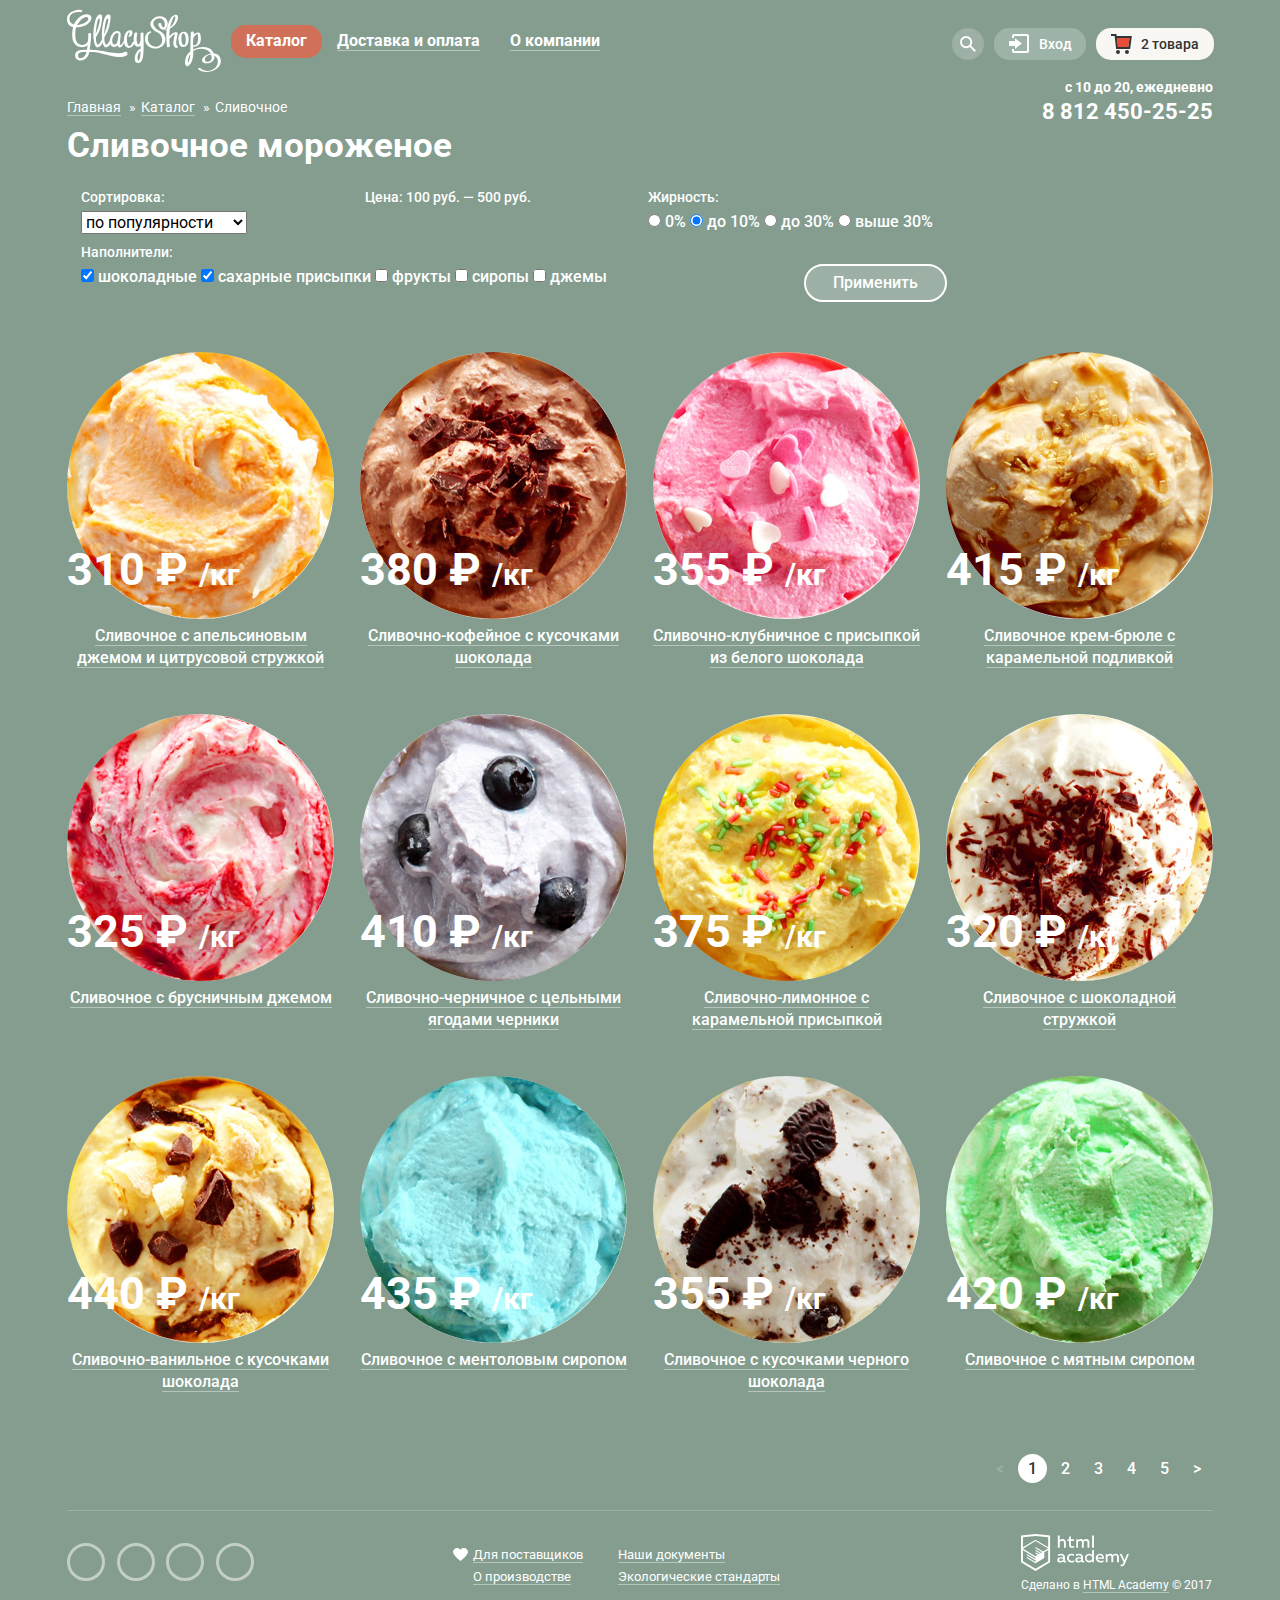
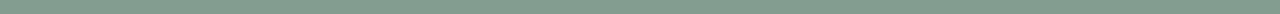
==== commit e8f95d51: "Ховер на каталог" ====
--- a/catalog.html
+++ b/catalog.html
@@ -148,111 +148,111 @@
             <h2 class="visually-hidden">Список сортов мороженого</h2>
             <ul class="catalog-list">
                 <li class="catalog-item">
-                    <img src="img/item-1.jpg" width="267" height="267"
-                         alt="Сливочное мороженое с апельсиновым джемом и цитрусовой стружкой">
-                    <p class="item-price">310 ₽ <span class="item-kg">/кг</span></p>
-                    <div class="catalog-wrapper">
+                    <div class="catalog-wrapper">
+                        <img src="img/item-1.jpg" width="267" height="267"
+                             alt="Сливочное мороженое с апельсиновым джемом и цитрусовой стружкой">
+                        <p class="item-price">310 ₽ <span class="item-kg">/кг</span></p>
                         <a class="item-title" href="#">Сливочное с апельсиновым джемом и цитрусовой стружкой</a>
-                        <!--a href="#" class="button btn-catalog">Быстрый просмотр</a-->
-                    </div>
-                </li>
-                <li class="catalog-item">
-                    <img src="img/item-2.jpg" width="267" height="267"
-                         alt="Сливочно-кофейное мороженое с кусочками шоколада">
-                    <p class="item-price">380 ₽ <span class="item-kg">/кг</span></p>
-                    <div class="catalog-wrapper">
+                        <a href="#" class="button btn-catalog">Быстрый просмотр</a>
+                    </div>
+                </li>
+                <li class="catalog-item">
+                    <div class="catalog-wrapper">
+                        <img src="img/item-2.jpg" width="267" height="267"
+                             alt="Сливочно-кофейное мороженое с кусочками шоколада">
+                        <p class="item-price">380 ₽ <span class="item-kg">/кг</span></p>
                         <a class="item-title" href="#">Сливочно-кофейное с кусочками шоколада</a>
-                        <!--a href="#" class="button btn-catalog">Быстрый просмотр</a-->
-                    </div>
-                </li>
-                <li class="catalog-item">
-                    <img src="img/item-3.jpg" width="267" height="267"
-                         alt="Сливочно-клубничное мороженое с присыпкой из белого шоколада">
-                    <p class="item-price">355 ₽ <span class="item-kg">/кг</span></p>
-                    <div class="catalog-wrapper">
+                        <a href="#" class="button btn-catalog">Быстрый просмотр</a>
+                    </div>
+                </li>
+                <li class="catalog-item">
+                    <div class="catalog-wrapper">
+                        <img src="img/item-3.jpg" width="267" height="267"
+                             alt="Сливочно-клубничное мороженое с присыпкой из белого шоколада">
+                        <p class="item-price">355 ₽ <span class="item-kg">/кг</span></p>
                         <a class="item-title" href="#">Сливочно-клубничное с присыпкой из белого шоколада</a>
-                        <!--a href="#" class="button btn-catalog">Быстрый просмотр</a-->
-                    </div>
-                </li>
-                <li class="catalog-item">
-                    <img src="img/item-4.jpg" width="267" height="267"
-                         alt="Сливочное мороженое крем-брюле с карамельной подливкой">
-                    <p class="item-price">415 ₽ <span class="item-kg">/кг</span></p>
-                    <div class="catalog-wrapper">
+                        <a href="#" class="button btn-catalog">Быстрый просмотр</a>
+                    </div>
+                </li>
+                <li class="catalog-item">
+                    <div class="catalog-wrapper">
+                        <img src="img/item-4.jpg" width="267" height="267"
+                             alt="Сливочное мороженое крем-брюле с карамельной подливкой">
+                        <p class="item-price">415 ₽ <span class="item-kg">/кг</span></p>
                         <a class="item-title" href="#">Сливочное крем-брюле с карамельной подливкой</a>
-                        <!--a href="#" class="button btn-catalog">Быстрый просмотр</a-->
-                    </div>
-                </li>
-                <li class="catalog-item">
-                    <img src="img/item-5.jpg" width="267" height="267"
-                         alt="Сливочное мороженое с брусничным джемом">
-                    <p class="item-price">325 ₽ <span class="item-kg">/кг</span></p>
-                    <div class="catalog-wrapper">
+                        <a href="#" class="button btn-catalog">Быстрый просмотр</a>
+                    </div>
+                </li>
+                <li class="catalog-item">
+                    <div class="catalog-wrapper">
+                        <img src="img/item-5.jpg" width="267" height="267"
+                             alt="Сливочное мороженое с брусничным джемом">
+                        <p class="item-price">325 ₽ <span class="item-kg">/кг</span></p>
                         <a class="item-title" href="#">Сливочное с брусничным джемом</a>
-                        <!--a href="#" class="button btn-catalog">Быстрый просмотр</a-->
-                    </div>
-                </li>
-                <li class="catalog-item">
-                    <img src="img/item-6.jpg" width="267" height="267"
-                         alt="Сливочно-черничное мороженое с цельными ягодами черники">
-                    <p class="item-price">410 ₽ <span class="item-kg">/кг</span></p>
-                    <div class="catalog-wrapper">
+                        <a href="#" class="button btn-catalog">Быстрый просмотр</a>
+                    </div>
+                </li>
+                <li class="catalog-item">
+                    <div class="catalog-wrapper">
+                        <img src="img/item-6.jpg" width="267" height="267"
+                             alt="Сливочно-черничное мороженое с цельными ягодами черники">
+                        <p class="item-price">410 ₽ <span class="item-kg">/кг</span></p>
                         <a class="item-title" href="#">Сливочно-черничное с цельными ягодами черники</a>
-                        <!--a href="#" class="button btn-catalog">Быстрый просмотр</a-->
-                    </div>
-                </li>
-                <li class="catalog-item">
-                    <img src="img/item-7.jpg" width="267" height="267"
-                         alt="Сливочно-лимонное мороженое с карамельной присыпкой">
-                    <p class="item-price">375 ₽ <span class="item-kg">/кг</span></p>
-                    <div class="catalog-wrapper">
+                        <a href="#" class="button btn-catalog">Быстрый просмотр</a>
+                    </div>
+                </li>
+                <li class="catalog-item">
+                    <div class="catalog-wrapper">
+                        <img src="img/item-7.jpg" width="267" height="267"
+                             alt="Сливочно-лимонное мороженое с карамельной присыпкой">
+                        <p class="item-price">375 ₽ <span class="item-kg">/кг</span></p>
                         <a class="item-title" href="#">Сливочно-лимонное с карамельной присыпкой</a>
-                        <!--a href="#" class="button btn-catalog">Быстрый просмотр</a-->
-                    </div>
-                </li>
-                <li class="catalog-item">
-                    <img src="img/item-8.jpg" width="267" height="267"
-                         alt="Сливочное мороженое шоколадной стружкой">
-                    <p class="item-price">320 ₽ <span class="item-kg">/кг</span></p>
-                    <div class="catalog-wrapper">
+                        <a href="#" class="button btn-catalog">Быстрый просмотр</a>
+                    </div>
+                </li>
+                <li class="catalog-item">
+                    <div class="catalog-wrapper">
+                        <img src="img/item-8.jpg" width="267" height="267"
+                             alt="Сливочное мороженое шоколадной стружкой">
+                        <p class="item-price">320 ₽ <span class="item-kg">/кг</span></p>
                         <a class="item-title" href="#">Сливочное с шоколадной стружкой</a>
-                        <!--a href="#" class="button btn-catalog">Быстрый просмотр</a-->
-                    </div>
-                </li>
-                <li class="catalog-item">
-                    <img src="img/item-9.jpg" width="267" height="267"
-                         alt="Сливочно-ванильное мороженое с кусочками шоколада">
-                    <p class="item-price">440 ₽ <span class="item-kg">/кг</span></p>
-                    <div class="catalog-wrapper">
+                        <a href="#" class="button btn-catalog">Быстрый просмотр</a>
+                    </div>
+                </li>
+                <li class="catalog-item">
+                    <div class="catalog-wrapper">
+                        <img src="img/item-9.jpg" width="267" height="267"
+                             alt="Сливочно-ванильное мороженое с кусочками шоколада">
+                        <p class="item-price">440 ₽ <span class="item-kg">/кг</span></p>
                         <a class="item-title" href="#">Сливочно-ванильное с кусочками шоколада</a>
-                        <!--a href="#" class="button btn-catalog">Быстрый просмотр</a-->
-                    </div>
-                </li>
-                <li class="catalog-item">
-                    <img src="img/item-10.jpg" width="267" height="267"
-                         alt="Сливочное мороженое с ментоловым сиропом">
-                    <p class="item-price">435 ₽ <span class="item-kg">/кг</span></p>
-                    <div class="catalog-wrapper">
+                        <a href="#" class="button btn-catalog">Быстрый просмотр</a>
+                    </div>
+                </li>
+                <li class="catalog-item">
+                    <div class="catalog-wrapper">
+                        <img src="img/item-10.jpg" width="267" height="267"
+                             alt="Сливочное мороженое с ментоловым сиропом">
+                        <p class="item-price">435 ₽ <span class="item-kg">/кг</span></p>
                         <a class="item-title" href="#">Сливочное с ментоловым сиропом</a>
-                        <!--a href="#" class="button btn-catalog">Быстрый просмотр</a-->
-                    </div>
-                </li>
-                <li class="catalog-item">
-                    <img src="img/item-11.jpg" width="267" height="267"
-                         alt="Сливочное мороженое с кусочками черного шоколада">
-                    <p class="item-price">355 ₽ <span class="item-kg">/кг</span></p>
-                    <div class="catalog-wrapper">
+                        <a href="#" class="button btn-catalog">Быстрый просмотр</a>
+                    </div>
+                </li>
+                <li class="catalog-item">
+                    <div class="catalog-wrapper">
+                        <img src="img/item-11.jpg" width="267" height="267"
+                             alt="Сливочное мороженое с кусочками черного шоколада">
+                        <p class="item-price">355 ₽ <span class="item-kg">/кг</span></p>
                         <a class="item-title" href="#">Сливочное с кусочками черного шоколада</a>
-                        <!--a href="#" class="button btn-catalog">Быстрый просмотр</a-->
-                    </div>
-                </li>
-                <li class="catalog-item">
-                    <img src="img/item-12.jpg" width="267" height="267"
-                         alt="Сливочное мороженое мятным сиропом">
-                    <p class="item-price">420 ₽ <span class="item-kg">/кг</span></p>
-                    <div class="catalog-wrapper">
+                        <a href="#" class="button btn-catalog">Быстрый просмотр</a>
+                    </div>
+                </li>
+                <li class="catalog-item">
+                    <div class="catalog-wrapper">
+                        <img src="img/item-12.jpg" width="267" height="267"
+                             alt="Сливочное мороженое мятным сиропом">
+                        <p class="item-price">420 ₽ <span class="item-kg">/кг</span></p>
                         <a class="item-title" href="#">Сливочное с мятным сиропом</a>
-                        <!--a href="#" class="button btn-catalog">Быстрый просмотр</a-->
+                        <a href="#" class="button btn-catalog">Быстрый просмотр</a>
                     </div>
                 </li>
             </ul>
--- a/css/style.css
+++ b/css/style.css
@@ -72,6 +72,7 @@
 
 .site-navigation > li{
     position: relative;
+    padding-bottom: 5px;
 }
 
 .site-navigation a {
@@ -137,6 +138,7 @@
     border-radius: 5px;
     box-shadow: 0 20px 20px rgba(0, 0, 0, 0.4);
     overflow: hidden;
+    z-index: 10;
 }
 
 .navigation-item:hover .catalog-dropdown {
@@ -565,27 +567,42 @@
     flex-wrap: wrap;
 }
 
-.catalog-list .hit::before {
-    content: "";
-    position: absolute;
-    width: 62px;
-    height: 62px;
-    background-image: url("../img/hit.svg");
-    background-repeat: no-repeat;
-    background-position: 0 0;
-}
-
-.catalog-wrapper {
-    text-align: center;
-    margin-top: 10px;
-}
-
 .catalog-item {
     position: relative;
     width: 267px;
     margin-bottom: 35px;
 }
 
+.catalog-list .hit::before {
+    content: "";
+    position: absolute;
+    width: 62px;
+    height: 62px;
+    top: 10px;
+    background-image: url("../img/hit.svg");
+    background-repeat: no-repeat;
+    background-position: 0 0;
+    z-index: 30;
+}
+
+.catalog-wrapper {
+    text-align: center;
+    margin-top: 10px;
+    z-index: 25;
+}
+
+.catalog-item:hover .catalog-wrapper {
+    position: absolute;
+    width: 267px;
+    top: -6px;
+    left: -13px;
+    padding: 6px 13px 20px 13px;
+    background-color: rgba(255, 255, 255, 0.3);
+    box-shadow: 0 20px 30px rgba(0, 0, 0, 0.2);
+    border-radius: 5px;
+    z-index: 20;
+}
+
 .item-price {
     font-size: 45px;
     line-height: 45px;
@@ -596,6 +613,10 @@
 
 .item-kg {
     font-size: 30px;
+}
+
+.catalog-item:hover .item-price {
+    top: 156px;
 }
 
 .item-title {
@@ -914,6 +935,7 @@
 }
 
 a.btn-catalog {
+    display: none;
     width: 200px;
     height: 43px;
     font-size: 18px;
@@ -921,14 +943,14 @@
     font-weight: 700;
     padding: 9px 15px;
     color: #ffffff;
-    -webkit-box-sizing: border-box;
-    -moz-box-sizing: border-box;
-    box-sizing: border-box;
-}
-
-a.btn-catalog:hover,
-a.btn-catalog:focus {
-    color: #ffffff;
+    margin-top: 10px;
+    -webkit-box-sizing: border-box;
+    -moz-box-sizing: border-box;
+    box-sizing: border-box;
+}
+
+.catalog-item:hover a.btn-catalog {
+    display: inline-block;
 }
 
 .filters legend {
@@ -1100,10 +1122,14 @@
 }
 
 .footer-navigation a:hover,
-.footer-navigation a:active,
 .footer-navigation a:focus {
     color: #ffbc9e;
     border-bottom: 1px solid rgba(255, 188, 158, 0.3);
+}
+
+.footer-navigation a:active {
+    color: #ffbc9e;
+    border-bottom: 1px solid rgba(255, 188, 158, 1);
 }
 
 .footer-copyright {
@@ -1129,8 +1155,12 @@
 }
 
 .footer-copyright .academy:hover,
-.footer-copyright .academy:active,
 .footer-copyright .academy:focus {
     color: #ffbc9e;
     border-bottom: 1px solid rgba(255, 188, 158, 0.3);
+}
+
+.footer-copyright .academy:active {
+    color: #ffbc9e;
+    border-bottom: 1px solid rgba(255, 188, 158, 1);
 }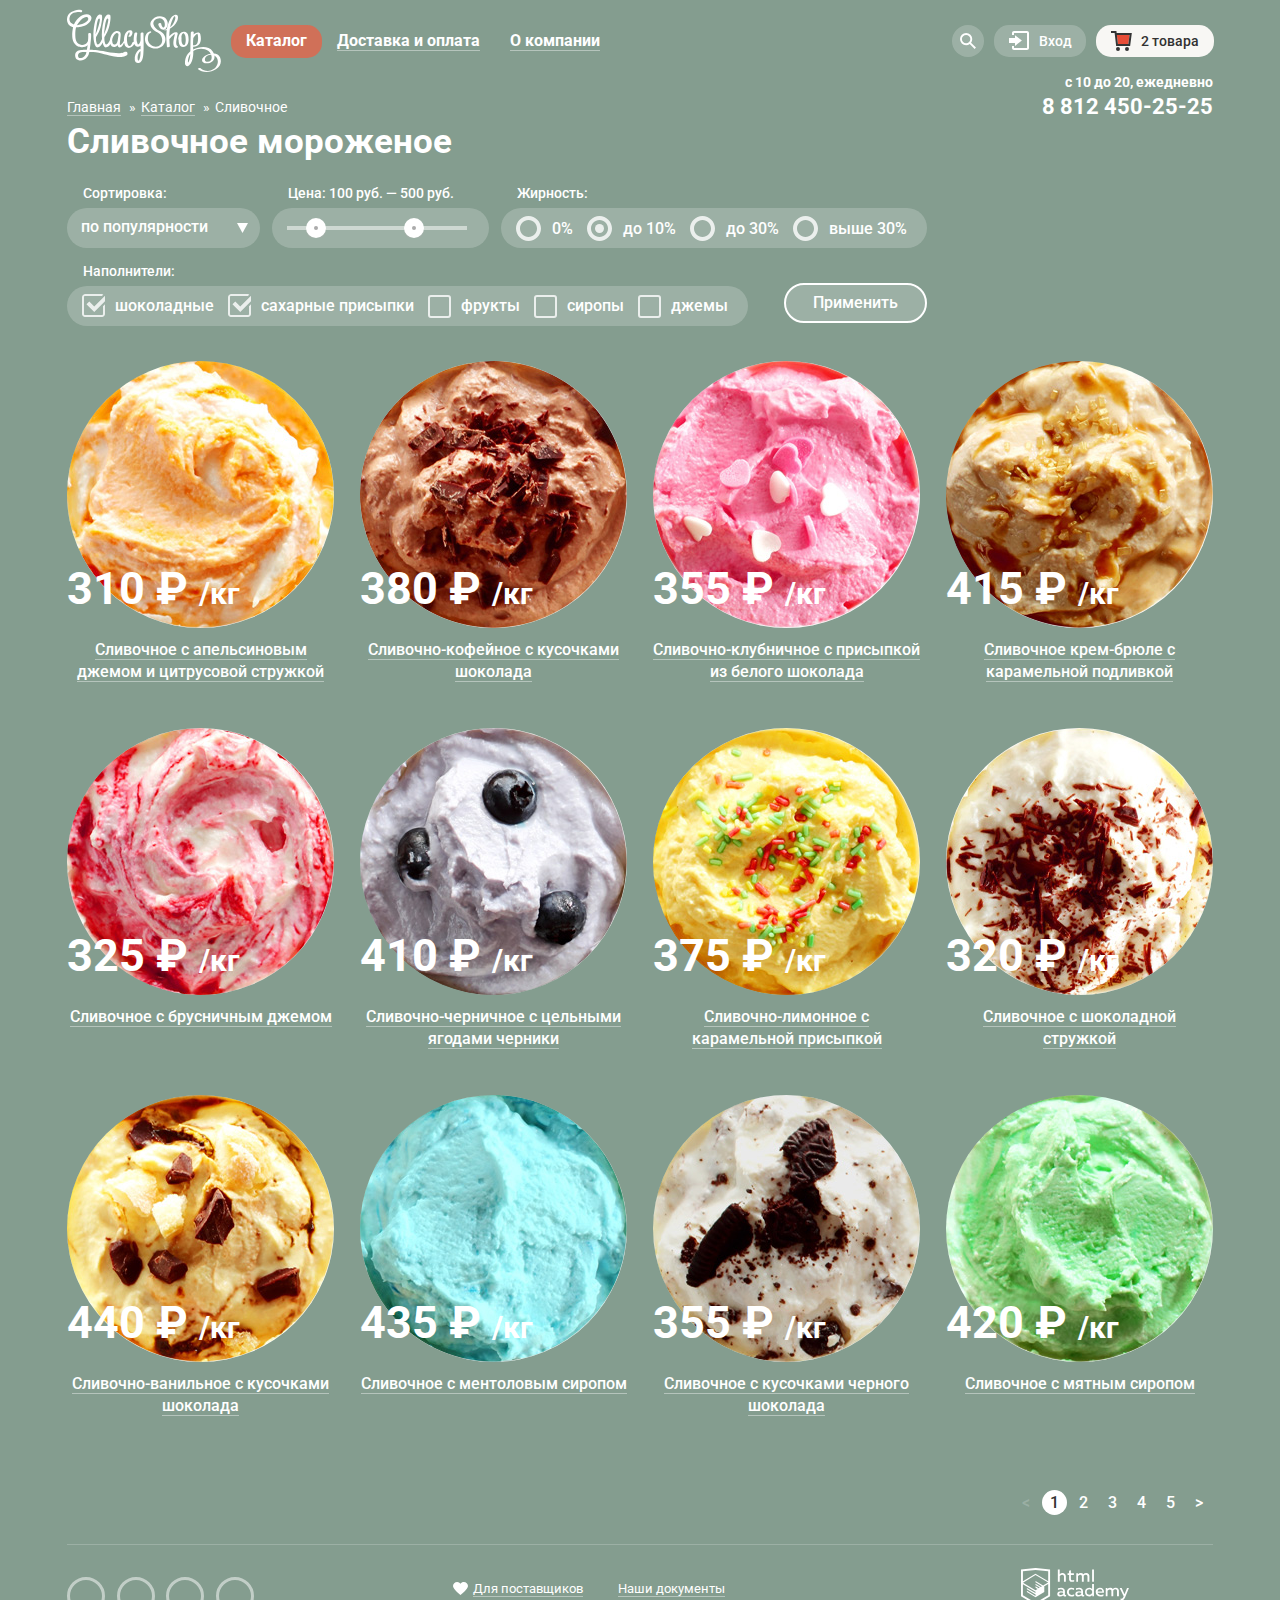
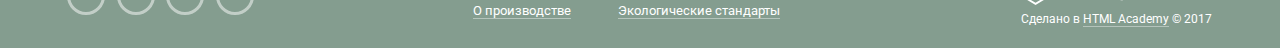
==== commit db5025de: "Формы и слайдер" ====
--- a/catalog.html
+++ b/catalog.html
@@ -7,7 +7,7 @@
     <link rel="stylesheet" href="css/normalize.css">
     <link rel="stylesheet" href="css/style.css">
 </head>
-<body class="body-inner">
+<body>
 <div class="container">
     <header class="main-header">
         <nav class="main-navigation">
@@ -35,54 +35,61 @@
             <ul class="user-navigation">
                 <li class="user-navigation-search">
                     <a class="search-link" href="#"></a>
-                    <!--div class="modal modal-search">
+                    <div class="modal modal-search">
                         <form action="#" method="post">
-                            <input type="text" name="search" placeholder="Что ищем?" id="search">
+                            <input type="search" name="search" placeholder="Что ищем?" id="search" required>
                             <label for="search" class="visually-hidden">Что ищем?</label>
                         </form>
-                    </div-->
+                    </div>
                 </li>
                 <li class="user-navigation-login">
                     <a class="login-link" href="#">Вход</a>
-                    <!--div class="modal modal-login">
+                    <div class="modal modal-login">
                         <form action="#" method="post">
-                            <input type="email" name="user-email" placeholder="Электронная почта" id="user-email">
+                            <input type="email" name="user-email" placeholder="Электронная почта" id="user-email"
+                                   required>
                             <label for="user-email" class="visually-hidden">Электронная почта</label>
-                            <input type="password" name="user-password" placeholder="Пароль" id="user-password">
+                            <input type="password" name="user-password" placeholder="Пароль" id="user-password"
+                                   required>
                             <label for="user-password" class="visually-hidden">Пароль</label>
                             <button class="button" type="submit">Войти</button>
                         </form>
-                        <p>
+                        <div class="user-nav-link">
                             <a href="#">Забыли пароль?</a>
                             <a href="#">Новая регистрация</a>
-                        </p>
-                    </div-->
+                        </div>
+                    </div>
                 </li>
                 <li class="user-navigation-basket">
                     <a class="basket-link-full" href="#">2 товара</a>
-                    <!--div class="modal modal-basket">
+                    <div class="modal modal-basket">
                         <h2 class="visually-hidden">Товары в корзине</h2>
                         <table class="basket-list">
                             <tr>
-                                <td>X</td>
-                                <td><img src="img/ico-item-1.jpg" width="33" height="33" alt="Пломбир с апельсиновым джемом"></td>
+                                <td>
+                                    <button class="button-close" type="button"></button>
+                                </td>
+                                <td><img src="img/ico-item-1.jpg" width="33" height="33"
+                                         alt="Пломбир с апельсиновым джемом"></td>
                                 <td>Пломбир с апельсиновым джемом</td>
-                                <td>1,5 кг х</td>
-                                <td class="price">200 руб.</td>
-                                <td>300 руб.</td>
+                                <td class="words-nowrap">1,5 кг х <span class="price">200 руб.</span></td>
+                                <td class="words-nowrap">300 руб.</td>
                             </tr>
                             <tr>
-                                <td>X</td>
-                                <td><img src="img/ico-item-2.jpg" width="33" height="33" alt="Клубничный пломбир с присыпкой из белого шоколада"></td>
+                                <td>
+                                    <button class="button-close" type="button"></button>
+                                </td>
+                                <td><img src="img/ico-item-2.jpg" width="33" height="33"
+                                         alt="Клубничный пломбир с присыпкой из белого шоколада"></td>
                                 <td>Клубничный пломбир с присыпкой из белого шоколада</td>
-                                <td>1,5 кг х</td>
-                                <td class="price">300 руб.</td>
-                                <td>450 руб.</td>
+                                <td class="words-nowrap">1,5 кг х <span class="price">300 руб.</span></td>
+                                <td class="words-nowrap">450 руб.</td>
                             </tr>
                         </table>
+                        <div class="line-grey"></div>
                         <p class="basket-total">Итого: 750 руб.</p>
-                        <button class="button" type="button">Оформить заказ</button>
-                    </div-->
+                        <button class="button" type="submit">Оформить заказ</button>
+                    </div>
                 </li>
             </ul>
         </nav>
@@ -100,48 +107,62 @@
                 <li>Сливочное</li>
             </ul>
         </div>
-
         <section class="filters">
             <h2 class="visually-hidden">Фильтр товаров</h2>
             <form class="search-form" action="#" method="post">
-                <fieldset>
-                    <legend>Сортировка:</legend>
-                    <select id="search-form-filter">
-                        <option value="popular">по популярности</option>
-                        <option value="cheap">сначала недорогие</option>
-                        <option value="expensive">сначала дорогие</option>
-                        <option value="fat">по жирности</option>
-                    </select>
-                </fieldset>
-                <fieldset>
-                    <legend>Цена: 100 руб. — 500 руб.</legend>
-                </fieldset>
-                <fieldset>
-                    <legend>Жирность:</legend>
-                    <input type="radio" name="fat" value="0%" id="0%">
-                    <label for="0%">0%</label>
-                    <input type="radio" name="fat" value="up-to-10%" id="up-to-10%"
-                           checked>
-                    <label for="up-to-10%">до 10%</label>
-                    <input type="radio" name="fat" value="up-to-30%" id="up-to-30%">
-                    <label for="up-to-30%">до 30%</label>
-                    <input type="radio" name="fat" value="more-than-30%" id="more-than-30%">
-                    <label for="more-than-30%">выше 30%</label>
-                </fieldset>
-                <fieldset>
-                    <legend>Наполнители:</legend>
-                    <input type="checkbox" name="chocolate" id="chocolate" checked>
-                    <label for="chocolate">шоколадные</label>
-                    <input type="checkbox" name="sugar" id="sugar" checked>
-                    <label for="sugar">сахарные присыпки</label>
-                    <input type="checkbox" name="fruit" id="fruit">
-                    <label for="fruit">фрукты</label>
-                    <input type="checkbox" name="syrop" id="syrop">
-                    <label for="syrop">сиропы</label>
-                    <input type="checkbox" name="jam" id="jam">
-                    <label for="jam">джемы</label>
-                </fieldset>
-                <button class="button-filter" type="submit">Применить</button>
+                <div class="fieldset-wrapper">
+                    <fieldset>
+                        <legend>Сортировка:</legend>
+                        <div class="select-wrapper">
+                            <select id="search-form-filter">
+                                <option value="popular">по популярности</option>
+                                <option value="cheap">сначала недорогие</option>
+                                <option value="expensive">сначала дорогие</option>
+                                <option value="fat">по жирности</option>
+                            </select>
+                        </div>
+                    </fieldset>
+                    <fieldset>
+                        <legend>Цена: 100 руб. — 500 руб.</legend>
+                        <div class="filter-toggle-wrapper">
+                            <div class="scale"></div>
+                            <div class="bar"></div>
+                            <div class="toggle toggle-min"></div>
+                            <div class="toggle toggle-max"></div>
+                        </div>
+                    </fieldset>
+                    <fieldset>
+                        <legend>Жирность:</legend>
+                        <div class="filter-wrapper">
+                            <input type="radio" name="fat" value="0%" id="0%">
+                            <label for="0%">0%</label>
+                            <input type="radio" name="fat" value="up-to-10%" id="up-to-10%" checked>
+                            <label for="up-to-10%">до 10%</label>
+                            <input type="radio" name="fat" value="up-to-30%" id="up-to-30%">
+                            <label for="up-to-30%">до 30%</label>
+                            <input type="radio" name="fat" value="more-than-30%" id="more-than-30%">
+                            <label for="more-than-30%">выше 30%</label>
+                        </div>
+                    </fieldset>
+                </div>
+                <div class="fieldset-wrapper">
+                    <fieldset>
+                        <legend>Наполнители:</legend>
+                        <div class="filter-wrapper">
+                            <input type="checkbox" name="chocolate" id="chocolate" checked>
+                            <label for="chocolate">шоколадные</label>
+                            <input type="checkbox" name="sugar" id="sugar" checked>
+                            <label for="sugar">сахарные присыпки</label>
+                            <input type="checkbox" name="fruit" id="fruit">
+                            <label for="fruit">фрукты</label>
+                            <input type="checkbox" name="syrop" id="syrop">
+                            <label for="syrop">сиропы</label>
+                            <input type="checkbox" name="jam" id="jam">
+                            <label for="jam">джемы</label>
+                        </div>
+                    </fieldset>
+                    <button class="button-filter" type="submit">Применить</button>
+                </div>
             </form>
         </section>
         <section class="catalog">
--- a/css/style.css
+++ b/css/style.css
@@ -8,22 +8,6 @@
     color: #ffffff;
     min-width: 1200px;
     background-color: #849d8f;
-    background-image: url("../img/slide1.png");
-    background-repeat: no-repeat;
-    background-position: 50% 0%;
-}
-
-.body-inner {
-    all: unset;
-    margin: 0;
-    padding: 0;
-    font-family: "Roboto", "Arial", sans-serif;
-    font-size: 16px;
-    line-height: 22px;
-    font-weight: 400;
-    color: #ffffff;
-    min-width: 1200px;
-    background-color: #849d8f;
 }
 
 .visually-hidden {
@@ -42,6 +26,28 @@
     height: auto;
 }
 
+.site-wrapper {
+    background-color: #849d8f;
+    background-image: url("../img/slide1.png");
+    background-repeat: no-repeat;
+    background-position: top center;
+    transition: background-image 0.5s ease, background-color 0.5s ease;
+}
+
+.site-wrapper::before,
+.site-wrapper::after {
+    content: "";
+    visibility: hidden;
+}
+
+.site-wrapper::before {
+    background-image: url("../img/slide2.png");
+}
+
+.site-wrapper::after {
+    background-image: url("../img/slide3.png");
+}
+
 .container {
     width: 1146px;
     margin: 0 auto;
@@ -52,10 +58,7 @@
     display: flex;
     justify-content: flex-start;
     align-items: center;
-    margin-top: 9px;
-}
-
-.main-header-logo {
+    padding-top: 9px;
 }
 
 /* навигация */
@@ -70,7 +73,7 @@
     width: 680px;
 }
 
-.site-navigation > li{
+.site-navigation > li {
     position: relative;
     padding-bottom: 5px;
 }
@@ -187,6 +190,58 @@
 
 /*  выпадающее меню  конец*/
 
+.modal {
+    background-color: #f8f7f4;
+    border-radius: 10px;
+    color: #323232;
+    border-radius: 5px;
+    box-shadow: 3px 5px 25px 3px #56645c;
+    padding: 20px 25px 25px 25px;
+    -webkit-box-sizing: border-box;
+    -moz-box-sizing: border-box;
+    box-sizing: border-box;
+}
+
+.modal input[type=text],
+.modal input[type=search],
+.modal input[type=email],
+.subscription input[type=email],
+.modal input[type=password],
+.modal textarea {
+    box-sizing: border-box;
+    padding: 10px 14px;
+    margin-bottom: 20px;
+    overflow: hidden;
+    font-size: 14px;
+    line-height: 24px;
+    color: #000000;
+    white-space: nowrap;
+    border: 1px solid rgba(178, 178, 178, 0.52);
+    border-radius: 5px;
+}
+
+.modal input[type=text]:hover,
+.modal input[type=search]:hover,
+.modal input[type=email]:hover,
+.subscription input[type=email]:hover,
+.modal input[type=password]:hover,
+.modal textarea:hover {
+    padding: 9px 13px;
+    border: 2px solid rgba(154, 154, 154, 0.52);
+}
+
+.modal input[type=text]:focus,
+.modal input[type=search]:focus,
+.modal input[type=email]:focus,
+.subscription input[type=email]:focus,
+.modal input[type=password]:focus,
+.modal textarea:focus {
+    padding: 9px 13px;
+    font-weight: 700;
+    border: 2px solid rgba(46, 136, 228, 0.52);
+    outline: none;
+}
+
 .user-navigation {
     display: flex;
     justify-content: space-between;
@@ -211,40 +266,31 @@
     background-size: 50%;
 }
 
+.user-navigation > li {
+    position: relative;
+    padding-bottom: 7px;
+}
+
 .user-navigation-search:hover .search-link {
     background: #f8f7f4 url("../img/loupe-dark.svg") no-repeat center;
 }
 
 .modal-search {
     display: none;
-    width: 345px;
-    height: 84px;
-    -webkit-box-sizing: border-box;
-    -moz-box-sizing: border-box;
-    box-sizing: border-box;
 }
 
 .user-navigation-search:hover .modal-search {
     display: block;
-}
-
-.modal {
-    background-color: #f8f7f4;
-    border-radius: 10px;
-    color: #323232;
-    border-radius: 5px;
-    box-shadow: 3px 5px 25px 3px #56645c;
-    padding: 20px 25px 25px 25px;
-}
-
-.modal-search input,
-.modal-login input {
-    font-size: 14px;
-    line-height: 24px;
-    font-weight: 400;
-    -webkit-box-sizing: border-box;
-    -moz-box-sizing: border-box;
-    box-sizing: border-box;
+    position: absolute;
+    top: 40px;
+    right: 10px;
+    width: 342px;
+    height: 84px;
+    z-index: 10;
+}
+
+.modal-search input {
+    width: 100%;
 }
 
 .login-link {
@@ -257,7 +303,7 @@
     text-decoration: none;
     width: 92px;
     height: 32px;
-    background-color: #9eb3a8;
+    background-color: rgba(255, 255, 255, 0.2);
     border-radius: 15px;
     padding-top: 8px;
     padding-bottom: 8px;
@@ -267,8 +313,8 @@
     box-sizing: border-box;
 }
 
-.login-link:hover,
-.login-link:focus {
+.user-navigation-login:hover .login-link,
+.user-navigation-login:focus .login-link {
     color: #323232;
     background-color: #f8f7f4;
 }
@@ -286,10 +332,49 @@
 
 }
 
-.login-link:hover::before,
-.login-link:focus::before,
-.login-link:active::before {
+.user-navigation-login:hover .login-link::before,
+.user-navigation-login:focus .login-link::before,
+.user-navigation-login:active .login-link::before {
     background-image: url("../img/enter2.svg");
+}
+
+.modal-login {
+    display: none;
+}
+
+.user-navigation-login:hover .modal-login {
+    display: block;
+    position: absolute;
+    top: 40px;
+    right: 10px;
+    width: 278px;
+    z-index: 20;
+}
+
+.modal-login input {
+    width: 100%;
+}
+
+.user-nav-link {
+    float: right;
+    width: 140px;
+    margin-top: -45px;
+    margin-right: -20px;
+}
+
+.user-nav-link a {
+    font-size: 13px;
+    line-height: 24px;
+    color: #323232;
+    text-decoration: none;
+    border-bottom: 1px solid rgba(0, 0, 0, 0.3);
+}
+
+.user-nav-link a:hover,
+.user-nav-link a:focus,
+.user-nav-link a:active {
+    color: #e84d37;
+    border-bottom: 1px solid rgba(232, 77, 55, 0.3);
 }
 
 .basket-link {
@@ -302,7 +387,7 @@
     text-decoration: none;
     width: 100px;
     height: 32px;
-    background-color: #9eb3a8;
+    background-color: rgba(255, 255, 255, 0.2);
     border-radius: 15px;
     padding-top: 8px;
     padding-bottom: 8px;
@@ -369,40 +454,97 @@
     background-position: 0 0;
 }
 
+.modal-basket {
+    display: none;
+}
+
+.user-navigation-basket:hover .modal-basket {
+    display: flex;
+    flex-direction: column;
+    position: absolute;
+    top: 40px;
+    right: 0;
+    width: 540px;
+    padding-left: 14px;
+    padding-right: 14px;
+    z-index: 20;
+}
+
 .basket-list {
     font-size: 13px;
     line-height: 16px;
     color: #323232;
 }
 
+.basket-list tr {
+    vertical-align: center;
+}
+
+.basket-list td {
+    padding: 5px;
+}
+
+.basket-list img {
+    border-radius: 50%;
+}
+
+.basket-list .price {
+    color: #999999
+}
+
+.basket-list .words-nowrap {
+    white-space: nowrap;
+}
+
+.line-grey {
+    width: 100%;
+    height: 1px;
+    margin-top: 15px;
+    margin-bottom: 5px;
+    background-color: rgba(202, 202, 199, 1);
+}
+
 .basket-total {
     font-size: 15px;
     line-height: 18px;
     font-weight: 700;
-}
-
-.modal-login {
-    display: block;
-    width: 280px;
-    height: 215px;
-    -webkit-box-sizing: border-box;
-    -moz-box-sizing: border-box;
-    box-sizing: border-box;
-}
-
-.modal-login a {
-    font-size: 13px;
-    line-height: 24px;
-    color: #323232;
-}
-
-.modal-login a:hover,
-.modal-login a:focus,
-.modal-login a:active {
-    color: #e84d37;
+    align-self: flex-end;
+}
+
+.modal-basket .button {
+    align-self: flex-end;
+}
+
+.button-close {
+    width: 12px;
+    height: 12px;
+    font-size: 0;
+    border: 0;
+    cursor: pointer;
+    background-color: transparent;
+    margin-left: -5px;
+}
+
+.button-close::before,
+.button-close::after {
+    content: "";
+    position: absolute;
+    width: 12px;
+    height: 1px;
+    margin-left: -6px;
+    background-color: #2c2829;
+}
+
+.button-close::before {
+    transform: rotate(45deg);
+}
+
+.button-close::after {
+    transform: rotate(-45deg);
 }
 
 .header-info-wrapper {
+    margin-top: -5px;
     display: flex;
     flex-direction: column;
     align-items: flex-end;
@@ -432,13 +574,13 @@
     line-height: 41px;
     font-weight: 700;
     order: 1;
-    margin-top: 10px;
+    margin-top: 6px;
 }
 
 .breadcrumbs {
     list-style: none;
     margin: 0;
-    margin-top: -25px;
+    margin-top: -20px;
     padding: 0;
     font-size: 14px;
     line-height: 16px;
@@ -482,17 +624,41 @@
 
 .slider {
     position: relative;
-    padding-top: 270px;
+    padding-top: 275px;
+}
+
+.slider-controls {
+    position: absolute;
+    bottom: 20px;
+    left: 0;
+    z-index: 20;
+    font-size: 0;
+}
+
+.slider-controls label {
+    display: inline-block;
+    width: 17px;
+    height: 17px;
+    margin-right: 8px;
+    vertical-align: top;
+    background-color: transparent;
+    border: 2px solid #ffffff;
+    border-radius: 50%;
+    cursor: pointer;
+}
+
+.slider-list {
+    margin: 0;
+    padding: 0;
+    list-style: none;
 }
 
 .slide {
-    display: flex;
-    flex-wrap: wrap;
-    justify-content: center;
     width: 700px;
     text-align: center;
     margin: 0 auto;
-    margin-bottom: 35px;
+    margin-bottom: 40px;
+    display: none;
 }
 
 .slide b {
@@ -501,18 +667,37 @@
     font-weight: 700;
 }
 
-
-.slider-navigation {
-    list-style: none;
-    position: absolute;
-    bottom: 40px;
-    left: 50px;
+#product-1:checked ~ .site-wrapper {
+    background-color: #849d8f;
+    background-image: url("../img/slide1.png");
+}
+
+#product-2:checked ~ .site-wrapper {
+    background-color: #8996a6;
+    background-image: url("../img/slide2.png");
+}
+
+#product-3:checked ~ .site-wrapper {
+    background-color: #9d8b84;
+    background-image: url("../img/slide3.png");
+}
+
+#product-1:checked ~ .site-wrapper #slide1,
+#product-2:checked ~ .site-wrapper #slide2,
+#product-3:checked ~ .site-wrapper #slide3 {
+    display: block;
+}
+
+#product-1:checked ~ .site-wrapper label[for="product-1"],
+#product-2:checked ~ .site-wrapper label[for="product-2"],
+#product-3:checked ~ .site-wrapper label[for="product-3"] {
+    background-color: #ffffff;
 }
 
 .promotions-list {
     list-style: none;
     margin: 0;
-    margin-bottom: 40px;
+    margin-bottom: 30px;
     padding: 0;
     display: flex;
     justify-content: space-between;
@@ -589,6 +774,10 @@
     text-align: center;
     margin-top: 10px;
     z-index: 25;
+}
+
+.catalog-wrapper img {
+    margin-bottom: 5px;
 }
 
 .catalog-item:hover .catalog-wrapper {
@@ -608,7 +797,7 @@
     line-height: 45px;
     font-weight: 700;
     position: absolute;
-    top: 160px;
+    top: 170px;
 }
 
 .item-kg {
@@ -616,7 +805,7 @@
 }
 
 .catalog-item:hover .item-price {
-    top: 156px;
+    top: 166px;
 }
 
 .item-title {
@@ -643,7 +832,7 @@
     color: #323232;
     width: 100%;
     margin-bottom: 40px;
-    padding: 25px 20px;
+    padding: 30px 20px 20px 20px;
     border-radius: 15px;
     -webkit-box-sizing: border-box;
     -moz-box-sizing: border-box;
@@ -769,13 +958,9 @@
     margin-top: 0;
 }
 
-.subscription-input {
+.subscription input[type=email] {
     display: inline-block;
-    padding-left: 14px;
     width: 368px;
-    height: 42px;
-    border-radius: 5px;
-    border: 1px solid #d3d3d2;
     margin-right: 7px;
 }
 
@@ -818,6 +1003,7 @@
     padding-top: 32px;
     padding-left: 25px;
     padding-right: 25px;
+    margin-right: 25px;
 }
 
 .contacts p {
@@ -836,39 +1022,12 @@
 .modal-feedback {
     width: 480px;
     height: 440px;
-    -webkit-box-sizing: border-box;
-    -moz-box-sizing: border-box;
-    box-sizing: border-box;
 }
 
 .modal-feedback h2 {
     margin-top: 0;
     font-size: 24px;
     line-height: 28px;
-}
-
-.modal-basket {
-    width: 540px;
-    min-height: 140px;
-    -webkit-box-sizing: border-box;
-    -moz-box-sizing: border-box;
-    box-sizing: border-box;
-
-}
-
-.modal input,
-.modal textarea {
-    font: inherit;
-    border: 1px solid  rgba(178, 178, 178, 0.52);
-    border-radius: 5px;
-    color: #999999;
-    padding: 15px;
-    margin-bottom: 20px;
-}
-
-.modal input:focus,
-.modal textarea:focus {
-    border: 1px solid rgba(46, 136, 228, 0.52);
 }
 
 fieldset {
@@ -884,15 +1043,15 @@
     color: #ffffff;
     text-align: center;
     text-shadow: 0 3px 3px #ca4e39;
-    padding: 10px 15px;
+    padding: 10px 25px;
     border: none;
     cursor: pointer;
 }
 
 .button:hover {
-     background-image: linear-gradient(#ec6e5d, #f58669);
-     box-shadow: 0 1px 2px #ac1000;
- }
+    background-image: linear-gradient(#ec6e5d, #f58669);
+    box-shadow: 0 1px 2px #ac1000;
+}
 
 .button:active {
     background-image: linear-gradient(#e1613e, #d74632);
@@ -904,6 +1063,7 @@
 }
 
 a.btn-slide {
+    display: inline-block;
     width: 278px;
     height: 63px;
     font-size: 32px;
@@ -953,10 +1113,23 @@
     display: inline-block;
 }
 
+.search-form fieldset {
+    margin: 0;
+    padding: 0;
+}
+
+.fieldset-wrapper {
+    display: flex;
+    justify-content: space-between;
+    width: 860px;
+}
+
 .filters legend {
     font-size: 14px;
     line-height: 16px;
     font-weight: 500;
+    padding-left: 16px;
+    padding-bottom: 7px;
 }
 
 .filters label {
@@ -965,20 +1138,214 @@
     font-weight: 500;
 }
 
+.filter-wrapper {
+    position: relative;
+    padding: 8px 15px;
+    margin-bottom: 15px;
+    height: 40px;
+    background-color: rgba(255, 255, 255, 0.2);
+    border-radius: 20px;
+    box-sizing: border-box;
+}
+
+.search-form:last-child {
+    margin-bottom: 10px;
+}
+
+.select-wrapper {
+    width: 193px;
+    height: 40px;
+    overflow: hidden;
+    border-radius: 20px;
+    background: rgba(255, 255, 255, 0.2) url("../img/icon-down-dir.svg") no-repeat;
+    background-position: 170px center;
+}
+
+.select-wrapper:hover {
+    background-image: url("../img/icon-down-dir.png");
+    background-repeat: no-repeat;
+    background-position: 170px center;
+}
+
+.search-form select {
+    width: 220px;
+    height: 36px;
+    border-radius: 20px;
+    background: transparent;
+    border-style: none;
+    outline: 0;
+    font-size: 16px;
+    line-height: 18px;
+    font-weight: 500;
+    color: #ffffff;
+    margin-left: 10px;
+}
+
+.search-form select:hover {
+    color: #323232;
+}
+
+.search-form option {
+    color: #323232;
+}
+
+.filter-toggle-wrapper {
+    width: 217px;
+    position: relative;
+    padding: 8px 15px;
+    height: 40px;
+    background-color: rgba(255, 255, 255, 0.2);
+    border-radius: 20px;
+    box-sizing: border-box;
+}
+
+.scale {
+    position: absolute;
+    top: 18px;
+    left: 15px;
+    width: 180px;
+    height: 4px;
+    background-color: #ffffff;
+    opacity: 0.5;
+}
+
+.bar,
+.toggle {
+    position: absolute;
+    top: 16px;
+    left: 44px;
+    width: 98px;
+    height: 4px;
+}
+
+.toggle {
+    top: 10px;
+    left: 34px;
+    width: 20px;
+    height: 20px;
+    background-image: url("../img/filter-button.svg");
+    background-position: 0 0;
+    cursor: pointer;
+}
+
+.toggle-max {
+    position: absolute;
+    top: 10px;
+    left: 132px;
+}
+
+.search-form input[type=radio],
+.search-form input[type=checkbox] {
+    display: none;
+}
+
+.search-form input[type=radio] + label,
+.search-form input[type=checkbox] + label {
+    margin-right: 10px;
+}
+
+.search-form input[type=radio] + label:last-child,
+.search-form input[type=checkbox] + label:last-child {
+    margin-right: 5px;
+}
+
+.search-form input[type=radio]:not(checked) + label::before {
+    content: "";
+    display: inline-block;
+    vertical-align: middle;
+    margin-right: 10px;
+    width: 26px;
+    height: 26px;
+    background: url(../img/radio-off.svg) no-repeat;
+    background-position: 0 0;
+    opacity: 0.8;
+    border: none;
+}
+
+.search-form input[type=radio]:not(checked):disabled + label::before {
+    content: "";
+    opacity: 0.4;
+}
+
+.search-form input[type=radio]:not(checked) + label:hover::before {
+    content: "";
+    opacity: 1;
+}
+
+.search-form input[type=radio]:checked + label::before {
+    content: "";
+    background: url(../img/radio-on.svg) no-repeat;
+    background-position: 0 0;
+    opacity: 0.8;
+}
+
+.search-form input[type=radio]:checked:disabled + label::before {
+    content: "";
+    opacity: 0.4;
+}
+
+.search-form input[type=radio]:checked + label:hover::before {
+    content: "";
+    opacity: 1;
+}
+
+.search-form input[type=checkbox]:not(checked) + label::before {
+    content: "";
+    display: inline-block;
+    margin-right: 10px;
+    vertical-align: middle;
+    width: 19px;
+    height: 19px;
+    border: 2px solid rgba(255, 255, 255, 0.8);
+    border-radius: 3px;
+}
+
+.search-form input[type=checkbox]:not(checked):disabled + label::before {
+    content: "";
+    border: 2px solid rgba(255, 255, 255, 0.4);
+}
+
+.search-form input[type=checkbox]:not(checked) + label:hover::before {
+    content: "";
+    border: 2px solid rgba(255, 255, 255, 1);
+}
+
+.search-form input[type=checkbox]:checked + label::before {
+    content: "";
+    width: 23px;
+    height: 24px;
+    background: url(../img/checkbox-on.svg) no-repeat;
+    background-position: 0 0;
+    opacity: 0.8;
+    border: none;
+}
+
+.search-form input[type=checkbox]:checked:disabled + label::before {
+    content: "";
+    opacity: 0.4;
+    border: none;
+}
+
+.search-form input[type=checkbox]:checked + label:hover::before {
+    content: "";
+    opacity: 1;
+    border: none;
+}
+
 .button-filter {
     margin-top: 20px;
     padding: 8px 27px;
-
     font-weight: 500;
     font-size: 16px;
     line-height: 18px;
-    color: #ffffff;
-
+    height: 40px;
+    color: #ffffff;
     background-color: rgba(255, 255, 255, 0.2);
     border: 2px solid #ffffff;
     border-radius: 20px;
     outline: none;
     cursor: pointer;
+    box-sizing: border-box;
 }
 
 .button-filter:hover {
@@ -996,7 +1363,7 @@
 .pagination-list {
     list-style: none;
     margin: 0;
-    margin-top: 30px;
+    margin-top: 40px;
     margin-bottom: 30px;
     padding: 0;
     display: flex;
@@ -1014,7 +1381,7 @@
     font-weight: 500;
     color: #ffffff;
     text-decoration: none;
-    padding: 5px 10px;
+    padding: 3px 8px;
 }
 
 .pagination-item:hover,
@@ -1075,8 +1442,8 @@
     fill-opacity: 0.5%;
 }
 
-.social-button path{
-  fill: rgba(255, 255, 255, 0.8);
+.social-button path {
+    fill: rgba(255, 255, 255, 0.8);
 }
 
 .social-button svg:hover,
@@ -1085,7 +1452,7 @@
 }
 
 .social-button svg:hover path,
-.social-button svg:focus path{
+.social-button svg:focus path {
     fill: rgba(255, 255, 255, 1);
 }
 
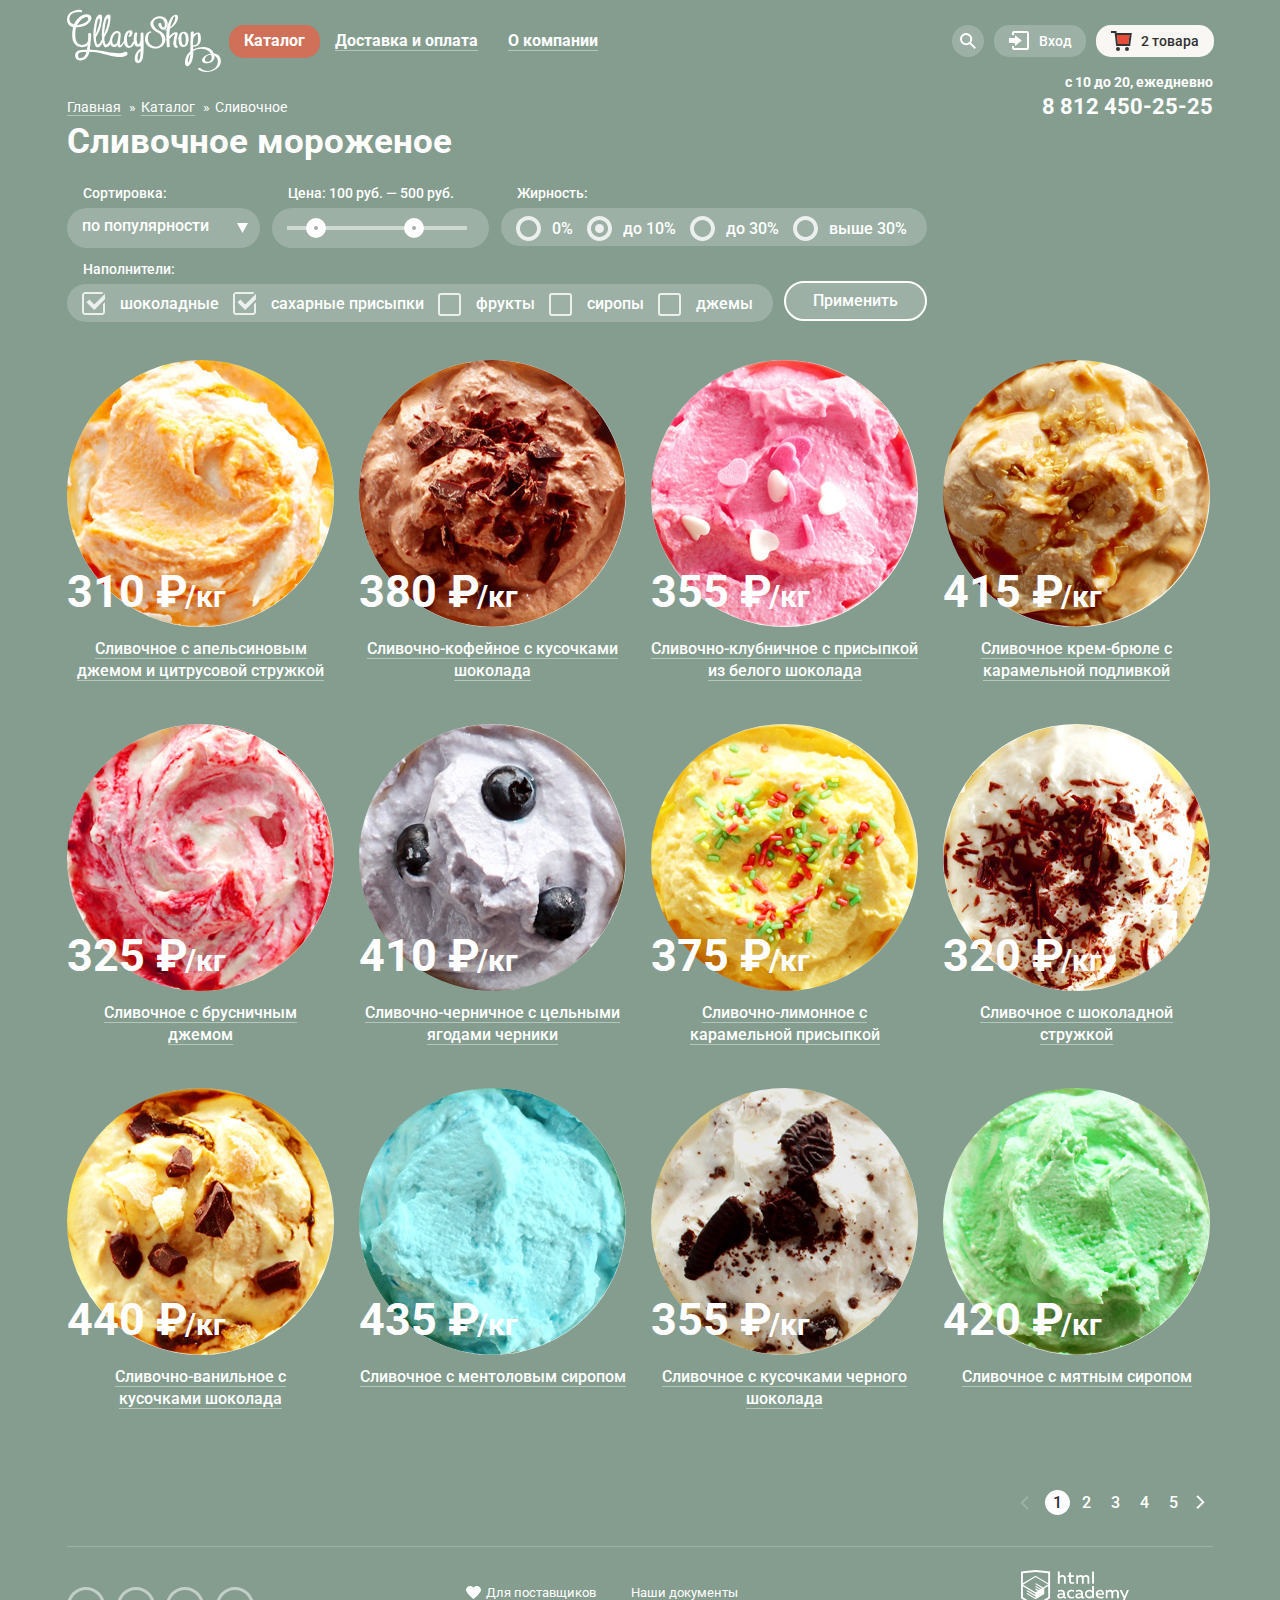
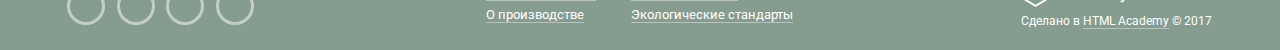
==== commit 65fe9dd6: "Исправления" ====
--- a/catalog.html
+++ b/catalog.html
@@ -109,7 +109,7 @@
         </div>
         <section class="filters">
             <h2 class="visually-hidden">Фильтр товаров</h2>
-            <form class="search-form" action="#" method="post">
+            <form class="search-form"  action="https://echo.htmlacademy.ru" method="post">
                 <div class="fieldset-wrapper">
                     <fieldset>
                         <legend>Сортировка:</legend>
@@ -172,7 +172,7 @@
                     <div class="catalog-wrapper">
                         <img src="img/item-1.jpg" width="267" height="267"
                              alt="Сливочное мороженое с апельсиновым джемом и цитрусовой стружкой">
-                        <p class="item-price">310 ₽ <span class="item-kg">/кг</span></p>
+                        <p class="item-price">310 ₽<span class="item-kg">/кг</span></p>
                         <a class="item-title" href="#">Сливочное с апельсиновым джемом и цитрусовой стружкой</a>
                         <a href="#" class="button btn-catalog">Быстрый просмотр</a>
                     </div>
@@ -181,7 +181,7 @@
                     <div class="catalog-wrapper">
                         <img src="img/item-2.jpg" width="267" height="267"
                              alt="Сливочно-кофейное мороженое с кусочками шоколада">
-                        <p class="item-price">380 ₽ <span class="item-kg">/кг</span></p>
+                        <p class="item-price">380 ₽<span class="item-kg">/кг</span></p>
                         <a class="item-title" href="#">Сливочно-кофейное с кусочками шоколада</a>
                         <a href="#" class="button btn-catalog">Быстрый просмотр</a>
                     </div>
@@ -190,7 +190,7 @@
                     <div class="catalog-wrapper">
                         <img src="img/item-3.jpg" width="267" height="267"
                              alt="Сливочно-клубничное мороженое с присыпкой из белого шоколада">
-                        <p class="item-price">355 ₽ <span class="item-kg">/кг</span></p>
+                        <p class="item-price">355 ₽<span class="item-kg">/кг</span></p>
                         <a class="item-title" href="#">Сливочно-клубничное с присыпкой из белого шоколада</a>
                         <a href="#" class="button btn-catalog">Быстрый просмотр</a>
                     </div>
@@ -199,7 +199,7 @@
                     <div class="catalog-wrapper">
                         <img src="img/item-4.jpg" width="267" height="267"
                              alt="Сливочное мороженое крем-брюле с карамельной подливкой">
-                        <p class="item-price">415 ₽ <span class="item-kg">/кг</span></p>
+                        <p class="item-price">415 ₽<span class="item-kg">/кг</span></p>
                         <a class="item-title" href="#">Сливочное крем-брюле с карамельной подливкой</a>
                         <a href="#" class="button btn-catalog">Быстрый просмотр</a>
                     </div>
@@ -208,8 +208,8 @@
                     <div class="catalog-wrapper">
                         <img src="img/item-5.jpg" width="267" height="267"
                              alt="Сливочное мороженое с брусничным джемом">
-                        <p class="item-price">325 ₽ <span class="item-kg">/кг</span></p>
-                        <a class="item-title" href="#">Сливочное с брусничным джемом</a>
+                        <p class="item-price">325 ₽<span class="item-kg">/кг</span></p>
+                        <a class="item-title" href="#">Сливочное с брусничным<br>джемом</a>
                         <a href="#" class="button btn-catalog">Быстрый просмотр</a>
                     </div>
                 </li>
@@ -217,7 +217,7 @@
                     <div class="catalog-wrapper">
                         <img src="img/item-6.jpg" width="267" height="267"
                              alt="Сливочно-черничное мороженое с цельными ягодами черники">
-                        <p class="item-price">410 ₽ <span class="item-kg">/кг</span></p>
+                        <p class="item-price">410 ₽<span class="item-kg">/кг</span></p>
                         <a class="item-title" href="#">Сливочно-черничное с цельными ягодами черники</a>
                         <a href="#" class="button btn-catalog">Быстрый просмотр</a>
                     </div>
@@ -226,7 +226,7 @@
                     <div class="catalog-wrapper">
                         <img src="img/item-7.jpg" width="267" height="267"
                              alt="Сливочно-лимонное мороженое с карамельной присыпкой">
-                        <p class="item-price">375 ₽ <span class="item-kg">/кг</span></p>
+                        <p class="item-price">375 ₽<span class="item-kg">/кг</span></p>
                         <a class="item-title" href="#">Сливочно-лимонное с карамельной присыпкой</a>
                         <a href="#" class="button btn-catalog">Быстрый просмотр</a>
                     </div>
@@ -235,7 +235,7 @@
                     <div class="catalog-wrapper">
                         <img src="img/item-8.jpg" width="267" height="267"
                              alt="Сливочное мороженое шоколадной стружкой">
-                        <p class="item-price">320 ₽ <span class="item-kg">/кг</span></p>
+                        <p class="item-price">320 ₽<span class="item-kg">/кг</span></p>
                         <a class="item-title" href="#">Сливочное с шоколадной стружкой</a>
                         <a href="#" class="button btn-catalog">Быстрый просмотр</a>
                     </div>
@@ -244,8 +244,8 @@
                     <div class="catalog-wrapper">
                         <img src="img/item-9.jpg" width="267" height="267"
                              alt="Сливочно-ванильное мороженое с кусочками шоколада">
-                        <p class="item-price">440 ₽ <span class="item-kg">/кг</span></p>
-                        <a class="item-title" href="#">Сливочно-ванильное с кусочками шоколада</a>
+                        <p class="item-price">440 ₽<span class="item-kg">/кг</span></p>
+                        <a class="item-title" href="#">Сливочно-ванильное с<br>кусочками шоколада</a>
                         <a href="#" class="button btn-catalog">Быстрый просмотр</a>
                     </div>
                 </li>
@@ -253,7 +253,7 @@
                     <div class="catalog-wrapper">
                         <img src="img/item-10.jpg" width="267" height="267"
                              alt="Сливочное мороженое с ментоловым сиропом">
-                        <p class="item-price">435 ₽ <span class="item-kg">/кг</span></p>
+                        <p class="item-price">435 ₽<span class="item-kg">/кг</span></p>
                         <a class="item-title" href="#">Сливочное с ментоловым сиропом</a>
                         <a href="#" class="button btn-catalog">Быстрый просмотр</a>
                     </div>
@@ -262,7 +262,7 @@
                     <div class="catalog-wrapper">
                         <img src="img/item-11.jpg" width="267" height="267"
                              alt="Сливочное мороженое с кусочками черного шоколада">
-                        <p class="item-price">355 ₽ <span class="item-kg">/кг</span></p>
+                        <p class="item-price">355 ₽<span class="item-kg">/кг</span></p>
                         <a class="item-title" href="#">Сливочное с кусочками черного шоколада</a>
                         <a href="#" class="button btn-catalog">Быстрый просмотр</a>
                     </div>
@@ -271,20 +271,20 @@
                     <div class="catalog-wrapper">
                         <img src="img/item-12.jpg" width="267" height="267"
                              alt="Сливочное мороженое мятным сиропом">
-                        <p class="item-price">420 ₽ <span class="item-kg">/кг</span></p>
+                        <p class="item-price">420 ₽<span class="item-kg">/кг</span></p>
                         <a class="item-title" href="#">Сливочное с мятным сиропом</a>
                         <a href="#" class="button btn-catalog">Быстрый просмотр</a>
                     </div>
                 </li>
             </ul>
             <ul class="pagination-list">
-                <li><a class="arrow-disabled"><</a></li>
+                <li><a class="arrow-prev-dis"></a></li>
                 <li><a class="pagination-item-current">1</a></li>
                 <li><a class="pagination-item" href="#">2</a></li>
                 <li><a class="pagination-item" href="#">3</a></li>
                 <li><a class="pagination-item" href="#">4</a></li>
                 <li><a class="pagination-item" href="#">5</a></li>
-                <li><a class="arrow-next" href="#">></a></li>
+                <li><a class="arrow-next" href="#"></a></li>
             </ul>
             <div class="line"></div>
         </section>
@@ -334,7 +334,7 @@
         <div class="footer-copyright">
             <a href="https://htmlacademy.ru"><img src="img/logo-htmlacademy.svg" width="108" height="39"
                                                   alt="Логотип HTML Academy"></a>
-            <p>Сделано в <a class="academy" href="https://htmlacademy.ru">HTML Academy</a> &copy; 2017</p>
+            <p>Сделано в <a class="academy" href="https://htmlacademy.ru/intensive/htmlcss">HTML Academy</a> &copy; 2017</p>
         </div>
     </footer>
 </div>
--- a/css/style.css
+++ b/css/style.css
@@ -68,7 +68,7 @@
     flex-wrap: wrap;
     list-style: none;
     margin: 0;
-    margin-left: 10px;
+    margin-left: 8px;
     padding: 0;
     width: 680px;
 }
@@ -242,6 +242,22 @@
     outline: none;
 }
 
+:focus::-webkit-input-placeholder {
+    color: transparent;
+}
+
+:focus::-moz-placeholder {
+    color: transparent;
+}
+
+:focus:-moz-placeholder {
+    color: transparent;
+}
+
+:focus:-ms-input-placeholder {
+    color: transparent;
+}
+
 .user-navigation {
     display: flex;
     justify-content: space-between;
@@ -357,12 +373,12 @@
 
 .user-nav-link {
     float: right;
-    width: 140px;
-    margin-top: -45px;
-    margin-right: -20px;
+    width: 130px;
+    margin-top: -42px;
 }
 
 .user-nav-link a {
+    margin-left: 10px;
     font-size: 13px;
     line-height: 24px;
     color: #323232;
@@ -713,7 +729,7 @@
     font-size: 35px;
     line-height: 41px;
     font-weight: 700;
-    margin-top: 0;
+    margin-top: -3px;
     margin-bottom: 20px;
 }
 
@@ -721,7 +737,7 @@
     font-size: 18px;
     line-height: 22px;
     font-weight: 700;
-    margin-top: 0;
+    margin-top: -3px;
     margin-bottom: 40px;
 }
 
@@ -748,14 +764,22 @@
     margin: 0;
     padding: 0;
     display: flex;
-    justify-content: space-between;
+    justify-content: flex-start;
     flex-wrap: wrap;
 }
 
 .catalog-item {
     position: relative;
     width: 267px;
-    margin-bottom: 35px;
+    margin-bottom: 32px;
+}
+
+.hit {
+    margin-bottom: 42px;
+}
+
+.catalog-item:not(:nth-child(4n)) {
+    margin-right: 25px;
 }
 
 .catalog-list .hit::before {
@@ -797,15 +821,16 @@
     line-height: 45px;
     font-weight: 700;
     position: absolute;
-    top: 170px;
+    top: 174px;
 }
 
 .item-kg {
     font-size: 30px;
+    margin-left: -3px;
 }
 
 .catalog-item:hover .item-price {
-    top: 166px;
+    top: 170px;
 }
 
 .item-title {
@@ -832,7 +857,7 @@
     color: #323232;
     width: 100%;
     margin-bottom: 40px;
-    padding: 30px 20px 20px 20px;
+    padding: 35px 20px 25px 20px;
     border-radius: 15px;
     -webkit-box-sizing: border-box;
     -moz-box-sizing: border-box;
@@ -843,8 +868,9 @@
     font-size: 24px;
     line-height: 30px;
     font-weight: 500;
-    margin-top: 0;
+    margin-top: -7px;
     margin-bottom: 0;
+    padding: 0;
 }
 
 .description-shop-list {
@@ -860,7 +886,7 @@
 .description-shop-item {
     width: 540px;
     padding-left: 60px;
-    padding-top: 20px;
+    padding-top: 9px;
     -webkit-box-sizing: border-box;
     -moz-box-sizing: border-box;
     box-sizing: border-box;
@@ -880,17 +906,19 @@
 .description-shop-list li:nth-child(3) {
     background-image: url("../img/eco.svg");
     background-repeat: no-repeat;
+    margin-top: 15px;
 }
 
 .description-shop-list li:nth-child(4) {
     background-image: url("../img/thermometer.svg");
     background-repeat: no-repeat;
+    margin-top: 15px;
 }
 
 .content-wrapper {
     display: flex;
     justify-content: space-between;
-    margin-bottom: 37px;
+    margin-bottom: 40px;
     align-items: flex-start;
 }
 
@@ -913,7 +941,10 @@
     line-height: 22px;
     color: #323232;
     font-weight: 500;
-    margin-top: 0;
+    margin: 0;
+    margin-top: 2px;
+    margin: 4px;
+    padding: 0;
 }
 
 .news-block a {
@@ -921,6 +952,7 @@
     line-height: 30px;
     font-weight: 700;
     color: #323232;
+
 }
 
 .news-block a:hover,
@@ -956,12 +988,13 @@
 
 .subscription p {
     margin-top: 0;
+    margin-bottom: 35px;
 }
 
 .subscription input[type=email] {
     display: inline-block;
-    width: 368px;
-    margin-right: 7px;
+    width: 367px;
+    margin-right: 5px;
 }
 
 .map {
@@ -969,6 +1002,7 @@
     height: 430px;
     background-image: url("../img/map.jpg");
     background-size: cover;
+    z-index: 0;
 }
 
 .map-container {
@@ -1007,10 +1041,18 @@
 }
 
 .contacts p {
+    margin: 0;
     padding-top: 0;
+    padding-bottom: 17px;
     font-size: 14px;
     line-height: 20px;
     font-weight: 400;
+}
+
+p.contacts-phone {
+    margin-top: -10px;
+    padding: 0;
+    margin-bottom: 25px;
 }
 
 .big {
@@ -1020,8 +1062,15 @@
 }
 
 .modal-feedback {
-    width: 480px;
-    height: 440px;
+    display: none;
+    position: fixed;
+    top: 50%;
+    left: 50%;
+    width: 476px;
+    box-sizing: border-box;
+    margin-top: -220px;
+    margin-left: -240px;
+    z-index: 50;
 }
 
 .modal-feedback h2 {
@@ -1030,8 +1079,74 @@
     line-height: 28px;
 }
 
+.modal-close {
+    position: absolute;
+    top: 15px;
+    right: 15px;
+    width: 17px;
+    height: 17px;
+    font-size: 0;
+    background-color: #f8f7f4;
+    border: 0;
+    outline: 0;
+    cursor: pointer;
+}
+
+.modal-close::before,
+.modal-close::after {
+    content: "";
+    position: absolute;
+    top: 7px;
+    left: -7px;
+    width: 22px;
+    height: 2px;
+    background-color: #000000;
+    border-radius: 1px;
+}
+
+.modal-close::before {
+    transform: rotate(45deg);
+}
+
+.modal-close::after {
+    transform: rotate(-45deg);
+}
+
+.modal-close:hover::before,
+.modal-close:hover::after {
+    background-color: #323232;
+}
+
 fieldset {
     border: none;
+}
+
+.modal-feedback fieldset {
+    margin: 0;
+    padding: 0;
+}
+
+.modal-feedback input {
+    width: 267px;
+}
+
+.modal-feedback textarea {
+    width: 100%;
+}
+
+.modal-feedback .button {
+    float: right;
+}
+
+.modal-overlay {
+    display: none;
+    position: fixed;
+    top: 0;
+    left: 0;
+    width: 100%;
+    height: 100%;
+    background-color: rgba(0, 0, 0, 0.3);
+    z-index: 40;
 }
 
 .button {
@@ -1040,10 +1155,13 @@
     box-shadow: 0 2px 2px 0 #9e4334;
     border-radius: 30px;
     text-decoration: none;
+    font-size: 18px;
+    line-height: 24px;
+    font-weight: 700;
     color: #ffffff;
     text-align: center;
     text-shadow: 0 3px 3px #ca4e39;
-    padding: 10px 25px;
+    padding: 10px 20px;
     border: none;
     cursor: pointer;
 }
@@ -1087,6 +1205,7 @@
     -moz-box-sizing: border-box;
     box-sizing: border-box;
     margin-left: auto;
+    margin-top: 3px;
 }
 
 a.btn-promo-chocolate {
@@ -1113,15 +1232,27 @@
     display: inline-block;
 }
 
+.btn-contacts {
+    padding-left: 27px;
+    padding-right: 27px;
+}
+
 .search-form fieldset {
     margin: 0;
     padding: 0;
+    -webkit-appearance: none;
+    -moz-appearance: none;
+    appearance: none;
 }
 
 .fieldset-wrapper {
     display: flex;
     justify-content: space-between;
     width: 860px;
+}
+
+.filters {
+    margin-bottom: 13px;
 }
 
 .filters legend {
@@ -1142,7 +1273,7 @@
     position: relative;
     padding: 8px 15px;
     margin-bottom: 15px;
-    height: 40px;
+    height: 38px;
     background-color: rgba(255, 255, 255, 0.2);
     border-radius: 20px;
     box-sizing: border-box;
@@ -1178,7 +1309,10 @@
     line-height: 18px;
     font-weight: 500;
     color: #ffffff;
-    margin-left: 10px;
+    margin-left: 15px;
+    -webkit-appearance: none;
+    -moz-appearance: none;
+    appearance: none;
 }
 
 .search-form select:hover {
@@ -1263,36 +1397,31 @@
 }
 
 .search-form input[type=radio]:not(checked):disabled + label::before {
-    content: "";
     opacity: 0.4;
 }
 
 .search-form input[type=radio]:not(checked) + label:hover::before {
-    content: "";
     opacity: 1;
 }
 
 .search-form input[type=radio]:checked + label::before {
-    content: "";
     background: url(../img/radio-on.svg) no-repeat;
     background-position: 0 0;
     opacity: 0.8;
 }
 
 .search-form input[type=radio]:checked:disabled + label::before {
-    content: "";
     opacity: 0.4;
 }
 
 .search-form input[type=radio]:checked + label:hover::before {
-    content: "";
     opacity: 1;
 }
 
 .search-form input[type=checkbox]:not(checked) + label::before {
     content: "";
     display: inline-block;
-    margin-right: 10px;
+    margin-right: 15px;
     vertical-align: middle;
     width: 19px;
     height: 19px;
@@ -1301,17 +1430,14 @@
 }
 
 .search-form input[type=checkbox]:not(checked):disabled + label::before {
-    content: "";
     border: 2px solid rgba(255, 255, 255, 0.4);
 }
 
 .search-form input[type=checkbox]:not(checked) + label:hover::before {
-    content: "";
     border: 2px solid rgba(255, 255, 255, 1);
 }
 
 .search-form input[type=checkbox]:checked + label::before {
-    content: "";
     width: 23px;
     height: 24px;
     background: url(../img/checkbox-on.svg) no-repeat;
@@ -1321,13 +1447,11 @@
 }
 
 .search-form input[type=checkbox]:checked:disabled + label::before {
-    content: "";
     opacity: 0.4;
     border: none;
 }
 
 .search-form input[type=checkbox]:checked + label:hover::before {
-    content: "";
     opacity: 1;
     border: none;
 }
@@ -1363,8 +1487,8 @@
 .pagination-list {
     list-style: none;
     margin: 0;
-    margin-top: 40px;
-    margin-bottom: 30px;
+    margin-top: 50px;
+    margin-bottom: 32px;
     padding: 0;
     display: flex;
     justify-content: flex-end;
@@ -1399,6 +1523,34 @@
 
 .pagination-list .arrow-disabled {
     color: rgba(255, 255, 255, 0.2);
+}
+
+.arrow-next {
+    margin-left: 5px;
+    background-image: url("../img/arrow.png");
+    background-repeat: no-repeat;
+    background-position: -20px 5px;
+}
+
+.arrow-next-dis {
+    margin-left: 5px;
+    background-image: url("../img/arrow.png");
+    background-repeat: no-repeat;
+    background-position: -20px -15px;
+}
+
+.arrow-prev {
+    margin-right: 5px;
+    background-image: url("../img/arrow.png");
+    background-repeat: no-repeat;
+    background-position: 0 5px;
+}
+
+.arrow-prev-dis {
+    margin-right: 5px;
+    background-image: url("../img/arrow.png");
+    background-repeat: no-repeat;
+    background-position: 0 -15px;
 }
 
 .line {
@@ -1418,6 +1570,7 @@
     list-style: none;
     padding: 0;
     margin: 0;
+    margin-top: 15px;
     color: #ffffff;
     display: flex;
     justify-content: space-between;
@@ -1464,7 +1617,7 @@
     list-style: none;
     padding: 0;
     padding-left: 20px;
-    margin: 0 auto;
+    margin: 4px auto 0 212px;
     color: #ffffff;
     display: flex;
     flex-wrap: wrap;
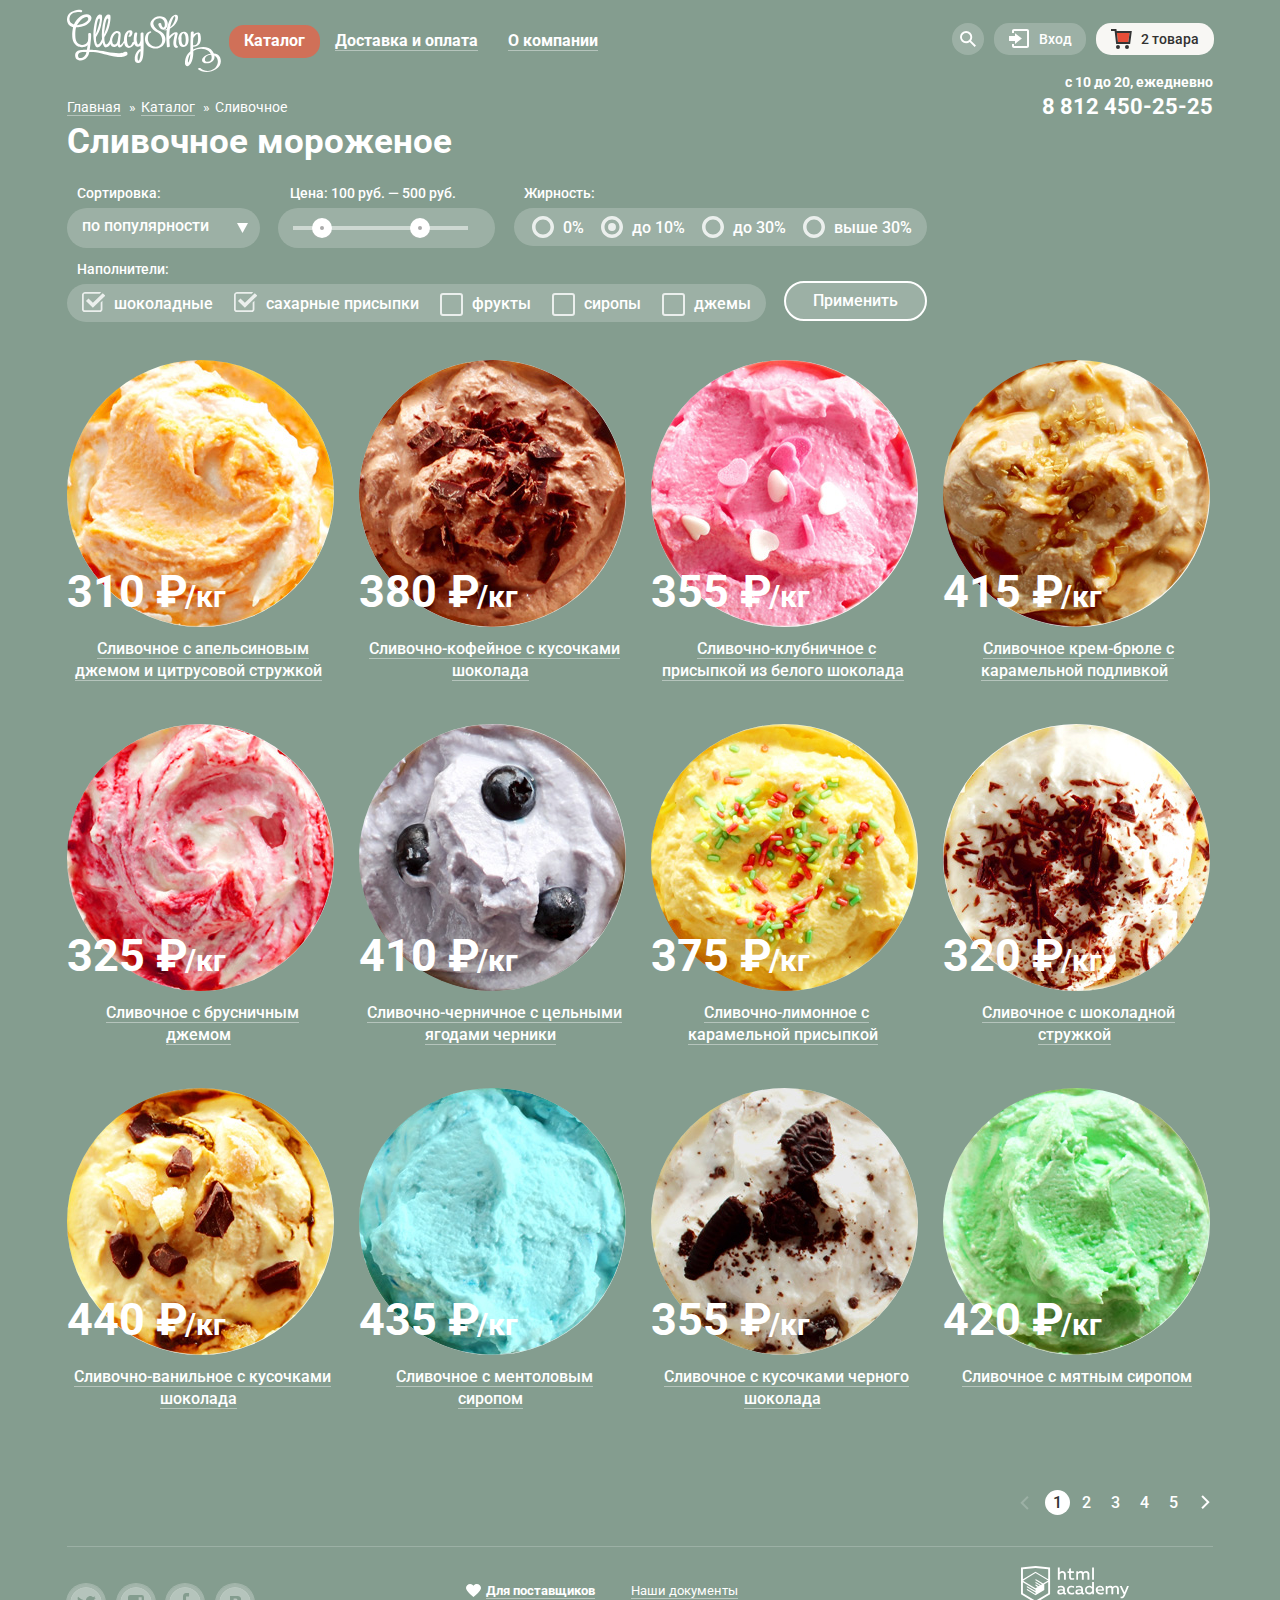
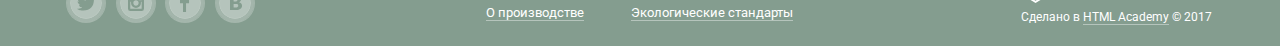
==== commit 37f01512: "Финал, исправления 1" ====
--- a/catalog.html
+++ b/catalog.html
@@ -5,94 +5,98 @@
     <title>Каталог мороженого Глейси</title>
     <link href="https://fonts.googleapis.com/css?family=Roboto:400,500,700" rel="stylesheet">
     <link rel="stylesheet" href="css/normalize.css">
-    <link rel="stylesheet" href="css/style.css">
+    <link rel="stylesheet" href="css/style-min.css">
 </head>
 <body>
 <div class="container">
     <header class="main-header">
-        <nav class="main-navigation">
-            <a class="main-header-logo" href="index.html">
-                <img src="img/logo.svg" width="154" height="64" alt="Логотип Глэйси">
-            </a>
-            <ul class="site-navigation">
-                <li class="navigation-item">
-                    <a class="nav-item-current" href="catalog.html">Каталог</a>
-                    <ul class="catalog-dropdown">
-                        <li><a class="catalog-item-new" href="#">Новинки</a></li>
-                        <li><a class="catalog-item-current">Сливочное</a></li>
-                        <li><a href="#">Щербеты</a></li>
-                        <li><a href="#">Фруктовый лёд</a></li>
-                        <li><a href="#">Мелорин</a></li>
-                    </ul>
-                </li>
-                <li class="navigation-item">
-                    <a href="#">Доставка и оплата</a>
-                </li>
-                <li class="navigation-item">
-                    <a href="#">О компании</a>
-                </li>
-            </ul>
-            <ul class="user-navigation">
-                <li class="user-navigation-search">
-                    <a class="search-link" href="#"></a>
-                    <div class="modal modal-search">
-                        <form action="#" method="post">
-                            <input type="search" name="search" placeholder="Что ищем?" id="search" required>
-                            <label for="search" class="visually-hidden">Что ищем?</label>
-                        </form>
-                    </div>
-                </li>
-                <li class="user-navigation-login">
-                    <a class="login-link" href="#">Вход</a>
-                    <div class="modal modal-login">
-                        <form action="#" method="post">
-                            <input type="email" name="user-email" placeholder="Электронная почта" id="user-email"
-                                   required>
-                            <label for="user-email" class="visually-hidden">Электронная почта</label>
-                            <input type="password" name="user-password" placeholder="Пароль" id="user-password"
-                                   required>
-                            <label for="user-password" class="visually-hidden">Пароль</label>
-                            <button class="button" type="submit">Войти</button>
-                        </form>
-                        <div class="user-nav-link">
-                            <a href="#">Забыли пароль?</a>
-                            <a href="#">Новая регистрация</a>
-                        </div>
-                    </div>
-                </li>
-                <li class="user-navigation-basket">
-                    <a class="basket-link-full" href="#">2 товара</a>
-                    <div class="modal modal-basket">
-                        <h2 class="visually-hidden">Товары в корзине</h2>
-                        <table class="basket-list">
-                            <tr>
-                                <td>
-                                    <button class="button-close" type="button"></button>
-                                </td>
-                                <td><img src="img/ico-item-1.jpg" width="33" height="33"
-                                         alt="Пломбир с апельсиновым джемом"></td>
-                                <td>Пломбир с апельсиновым джемом</td>
-                                <td class="words-nowrap">1,5 кг х <span class="price">200 руб.</span></td>
-                                <td class="words-nowrap">300 руб.</td>
-                            </tr>
-                            <tr>
-                                <td>
-                                    <button class="button-close" type="button"></button>
-                                </td>
-                                <td><img src="img/ico-item-2.jpg" width="33" height="33"
-                                         alt="Клубничный пломбир с присыпкой из белого шоколада"></td>
-                                <td>Клубничный пломбир с присыпкой из белого шоколада</td>
-                                <td class="words-nowrap">1,5 кг х <span class="price">300 руб.</span></td>
-                                <td class="words-nowrap">450 руб.</td>
-                            </tr>
-                        </table>
-                        <div class="line-grey"></div>
-                        <p class="basket-total">Итого: 750 руб.</p>
-                        <button class="button" type="submit">Оформить заказ</button>
-                    </div>
-                </li>
-            </ul>
-        </nav>
+        <div class="navigation-wrapper">
+            <nav class="main-navigation">
+                <a class="main-header-logo" href="index.html">
+                    <img src="img/logo.svg" width="154" height="64" alt="Логотип Глэйси">
+                </a>
+                <ul class="site-navigation">
+                    <li class="navigation-item">
+                        <a class="nav-item-current" href="catalog.html">Каталог</a>
+                        <ul class="catalog-dropdown">
+                            <li><a class="catalog-item-new" href="#">Новинки</a></li>
+                            <li><a class="catalog-item-current">Сливочное</a></li>
+                            <li><a href="#">Щербеты</a></li>
+                            <li><a href="#">Фруктовый лёд</a></li>
+                            <li><a href="#">Мелорин</a></li>
+                        </ul>
+                    </li>
+                    <li class="navigation-item">
+                        <a href="#">Доставка и оплата</a>
+                    </li>
+                    <li class="navigation-item">
+                        <a href="#">О компании</a>
+                    </li>
+                </ul>
+            </nav>
+            <div class="services-navigation">
+                <ul class="user-navigation">
+                    <li class="user-navigation-search">
+                        <a class="search-link" href="#"></a>
+                        <div class="modal modal-search">
+                            <form action="#" method="post">
+                                <input type="search" name="search" placeholder="Что ищем?" id="search" required>
+                                <label for="search" class="visually-hidden">Что ищем?</label>
+                            </form>
+                        </div>
+                    </li>
+                    <li class="user-navigation-login">
+                        <a class="login-link" href="#">Вход</a>
+                        <div class="modal modal-login">
+                            <form action="#" method="post">
+                                <input type="email" name="user-email" placeholder="Электронная почта" id="user-email"
+                                       required>
+                                <label for="user-email" class="visually-hidden">Электронная почта</label>
+                                <input type="password" name="user-password" placeholder="Пароль" id="user-password"
+                                       required>
+                                <label for="user-password" class="visually-hidden">Пароль</label>
+                                <button class="button" type="submit">Войти</button>
+                            </form>
+                            <div class="user-nav-link">
+                                <a href="#">Забыли пароль?</a>
+                                <a href="#">Новая регистрация</a>
+                            </div>
+                        </div>
+                    </li>
+                    <li class="user-navigation-basket">
+                        <a class="basket-link-full" href="#">2 товара</a>
+                        <div class="modal modal-basket">
+                            <h2 class="visually-hidden">Товары в корзине</h2>
+                            <table class="basket-list">
+                                <tr>
+                                    <td>
+                                        <button class="button-close" type="button">Удалить</button>
+                                    </td>
+                                    <td><img src="img/ico-item-1.jpg" width="33" height="33"
+                                             alt="Пломбир с апельсиновым джемом"></td>
+                                    <td>Пломбир с апельсиновым джемом</td>
+                                    <td class="words-nowrap">1,5 кг х <span class="price">200 руб.</span></td>
+                                    <td class="words-nowrap">300 руб.</td>
+                                </tr>
+                                <tr>
+                                    <td>
+                                        <button class="button-close" type="button">Удалить</button>
+                                    </td>
+                                    <td><img src="img/ico-item-2.jpg" width="33" height="33"
+                                             alt="Клубничный пломбир с присыпкой из белого шоколада"></td>
+                                    <td>Клубничный пломбир с присыпкой из белого шоколада</td>
+                                    <td class="words-nowrap">1,5 кг х <span class="price">300 руб.</span></td>
+                                    <td class="words-nowrap">450 руб.</td>
+                                </tr>
+                            </table>
+                            <div class="line-grey"></div>
+                            <p class="basket-total">Итого: 750 руб.</p>
+                            <button class="button" type="submit">Оформить заказ</button>
+                        </div>
+                    </li>
+                </ul>
+            </div>
+        </div>
         <div class="header-info-wrapper">
             <span class="header-hours">с 10 до 20, ежедневно</span>
             <span class="header-phone">8 812 450-25-25</span>
@@ -109,7 +113,7 @@
         </div>
         <section class="filters">
             <h2 class="visually-hidden">Фильтр товаров</h2>
-            <form class="search-form"  action="https://echo.htmlacademy.ru" method="post">
+            <form class="search-form" action="https://echo.htmlacademy.ru" method="post">
                 <div class="fieldset-wrapper">
                     <fieldset>
                         <legend>Сортировка:</legend>
@@ -209,7 +213,7 @@
                         <img src="img/item-5.jpg" width="267" height="267"
                              alt="Сливочное мороженое с брусничным джемом">
                         <p class="item-price">325 ₽<span class="item-kg">/кг</span></p>
-                        <a class="item-title" href="#">Сливочное с брусничным<br>джемом</a>
+                        <a class="item-title" href="#">Сливочное с брусничным джемом</a>
                         <a href="#" class="button btn-catalog">Быстрый просмотр</a>
                     </div>
                 </li>
@@ -245,7 +249,7 @@
                         <img src="img/item-9.jpg" width="267" height="267"
                              alt="Сливочно-ванильное мороженое с кусочками шоколада">
                         <p class="item-price">440 ₽<span class="item-kg">/кг</span></p>
-                        <a class="item-title" href="#">Сливочно-ванильное с<br>кусочками шоколада</a>
+                        <a class="item-title" href="#">Сливочно-ванильное с кусочками шоколада</a>
                         <a href="#" class="button btn-catalog">Быстрый просмотр</a>
                     </div>
                 </li>
@@ -278,13 +282,13 @@
                 </li>
             </ul>
             <ul class="pagination-list">
-                <li><a class="arrow-prev-dis"></a></li>
+                <li><a class="arrow-prev-dis" title="Предыдущая страница"></a></li>
                 <li><a class="pagination-item-current">1</a></li>
                 <li><a class="pagination-item" href="#">2</a></li>
                 <li><a class="pagination-item" href="#">3</a></li>
                 <li><a class="pagination-item" href="#">4</a></li>
                 <li><a class="pagination-item" href="#">5</a></li>
-                <li><a class="arrow-next" href="#"></a></li>
+                <li><a class="arrow-next" href="#" title="Следующая страница"></a></li>
             </ul>
             <div class="line"></div>
         </section>
@@ -332,11 +336,13 @@
             <li><a href="#">Экологические стандарты</a></li>
         </ul>
         <div class="footer-copyright">
-            <a href="https://htmlacademy.ru"><img src="img/logo-htmlacademy.svg" width="108" height="39"
-                                                  alt="Логотип HTML Academy"></a>
-            <p>Сделано в <a class="academy" href="https://htmlacademy.ru/intensive/htmlcss">HTML Academy</a> &copy; 2017</p>
+            <a href="https://htmlacademy.ru/intensive/htmlcss"><img src="img/logo-htmlacademy.svg" width="108"
+                 height="39" alt="Логотип HTML Academy"></a>
+            <p>Сделано в <a class="academy" href="https://htmlacademy.ru/intensive/htmlcss">HTML Academy</a> &copy; 2017
+            </p>
         </div>
     </footer>
 </div>
+<script src="js/script-min.js"></script>
 </body>
 </html>--- a/css/style-min.css
+++ b/css/style-min.css
@@ -0,0 +1 @@
+@-webkit-keyframes come-out{0%{-webkit-transform:translateY(-2000px);transform:translateY(-2000px)}60%{-webkit-transform:translateY(30px);transform:translateY(30px)}90%{-webkit-transform:translateY(-10px);transform:translateY(-10px)}to{-webkit-transform:translateY(0);transform:translateY(0)}}@keyframes come-out{0%{-webkit-transform:translateY(-2000px);transform:translateY(-2000px)}60%{-webkit-transform:translateY(30px);transform:translateY(30px)}90%{-webkit-transform:translateY(-10px);transform:translateY(-10px)}to{-webkit-transform:translateY(0);transform:translateY(0)}}.site-navigation a,body{font-size:16px;color:#fff}.site-wrapper,body{background-color:#849d8f}body{margin:0;font-family:"Roboto","Arial",sans-serif;min-width:1200px;padding:0;line-height:22px;font-weight:400}.visually-hidden{position:absolute;width:1px;height:1px;margin:-1px;border:0;padding:0;clip:rect(0 0 0 0);overflow:hidden}img{max-width:100%;height:auto}.site-wrapper{background-image:url(../img/slide1.png);background-repeat:no-repeat;background-position:top center;-webkit-transition:background-image .5s ease,background-color .5s ease;-o-transition:background-image .5s ease,background-color .5s ease;transition:background-image .5s ease,background-color .5s ease}.site-wrapper::after,.site-wrapper::before{content:"";visibility:hidden}.site-wrapper::before{background-image:url(../img/slide2.png)}.site-wrapper::after{background-image:url(../img/slide3.png)}.container{width:1146px;margin:0 auto;padding:0 27px}.navigation-wrapper{-webkit-box-pack:justify;-ms-flex-pack:justify;justify-content:space-between}.main-navigation,.navigation-wrapper,.site-navigation{display:-webkit-box;display:-ms-flexbox;display:flex}.main-navigation{-webkit-box-pack:start;-ms-flex-pack:start;justify-content:flex-start;-webkit-box-align:center;-ms-flex-align:center;align-items:center;padding-top:9px}.site-navigation{-ms-flex-wrap:wrap;flex-wrap:wrap;list-style:none;margin:0 0 0 8px;padding:0;width:680px}.site-navigation>li{position:relative;padding-bottom:5px}.site-navigation a{display:block;padding:7px 15px;font-weight:700;line-height:18px;text-decoration:none;white-space:nowrap}.modal,.navigation-item:hover>a{color:#323232;background-color:#f7f6f3;border-radius:15px}.navigation-item>a:active{background-color:#ededed;-webkit-box-shadow:inset 0 2px 1px #696969;box-shadow:inset 0 2px 1px #696969}.navigation-item>a::after{content:"";display:block;height:1px;background-color:rgba(255,255,255,.4)}.navigation-item>a.nav-item-current::after,.navigation-item>a:hover::after{background-color:transparent}.navigation-item>a.nav-item-current{color:#fff;background-color:#d07058;border-radius:15px}.navigation-item:hover>a.nav-item-current{color:#fff;background-color:#d07058}.site-navigation .catalog-dropdown{position:absolute;top:37px;display:none;-webkit-box-sizing:border-box;box-sizing:border-box;width:143px;margin-left:-7px;padding:0;list-style:none;background-color:#f8f7f4;border-radius:5px;-webkit-box-shadow:0 20px 20px rgba(0,0,0,.4);box-shadow:0 20px 20px rgba(0,0,0,.4);overflow:hidden;z-index:10}.navigation-item:hover .catalog-dropdown{display:block}.catalog-dropdown a{padding:8px 5px 8px 22px;font-size:14px;line-height:16px;font-weight:400;color:#323232;white-space:normal}.catalog-dropdown a:hover{background-color:#fbded8;border-radius:0}.catalog-dropdown a:active{background-color:#f6b5a5}.catalog-dropdown a.catalog-item-current{color:#fff;background-color:#d07058}.catalog-dropdown .catalog-item-new{position:relative;padding-top:11px;padding-bottom:13px;font-weight:700}.catalog-dropdown .catalog-item-new::after{content:"";position:absolute;left:6px;right:9px;bottom:0;height:1px;background-color:rgba(53,53,53,.2)}.modal{background-color:#f8f7f4;border-radius:5px;-webkit-box-shadow:3px 5px 25px 3px #56645c;box-shadow:3px 5px 25px 3px #56645c;padding:20px 25px 25px;-webkit-box-sizing:border-box;box-sizing:border-box}.modal input[type=email],.modal input[type=search],.modal input[type=text]{margin-bottom:20px;font-size:14px}.modal input[type=email],.modal input[type=password],.modal input[type=search],.modal input[type=text],.modal textarea,.subscription input[type=email]{-webkit-box-sizing:border-box;box-sizing:border-box;padding:10px 14px;overflow:hidden;line-height:24px;color:#000;white-space:nowrap;border:1px solid rgba(178,178,178,.52);border-radius:5px}.modal input[type=password],.modal textarea{margin-bottom:20px;font-size:14px}.modal input[type=email]:hover,.modal input[type=password]:hover,.modal input[type=search]:hover,.modal input[type=text]:hover,.modal textarea:hover,.subscription input[type=email]:hover{padding:9px 13px;border:2px solid rgba(154,154,154,.52)}.modal input[type=email]:focus,.modal input[type=password]:focus,.modal input[type=search]:focus,.modal input[type=text]:focus,.modal textarea:focus,.subscription input[type=email]:focus{padding:9px 13px;font-weight:700;border:2px solid rgba(46,136,228,.52);outline:0}:focus::-webkit-input-placeholder{color:transparent}:focus:-moz-placeholder,:focus::-moz-placeholder{color:transparent}:focus:-ms-input-placeholder{color:transparent}.services-navigation{margin-top:23px}.user-navigation{display:-webkit-box;display:-ms-flexbox;display:flex;-webkit-box-pack:justify;-ms-flex-pack:justify;justify-content:space-between;justify-items:center;list-style:none;margin:0 0 0 auto;padding:0;max-width:261px}.user-navigation>li:not(:last-child){padding-right:10px}.search-link{display:block;width:32px;height:32px;border-radius:50%;background:rgba(255,255,255,.2) url(../img/loupe.svg) no-repeat center;background-size:50%}.user-navigation>li{position:relative;padding-bottom:7px}.user-navigation-search:hover .search-link{background:#f8f7f4 url(../img/loupe-dark.svg) no-repeat center}.modal-search{display:none}.user-navigation-search:hover .modal-search{display:block;position:absolute;top:40px;right:10px;width:342px;height:84px;z-index:10}.modal-login input,.modal-search input{width:100%}.login-link{position:relative;display:block;font-weight:500;font-size:14px;line-height:16px;color:#fff;text-decoration:none;width:92px;height:32px;background-color:rgba(255,255,255,.2);border-radius:15px;padding-top:8px;padding-bottom:8px;padding-left:45px;-webkit-box-sizing:border-box;box-sizing:border-box}.basket-link:focus,.basket-link:hover,.user-navigation-login:focus .login-link,.user-navigation-login:hover .login-link{color:#323232;background-color:#f8f7f4}.login-link::before{content:"";position:absolute;top:6px;left:15px;width:20px;height:19px;background-image:url(../img/enter1.svg);background-repeat:no-repeat;background-position:0 0}.user-navigation-login:active .login-link::before,.user-navigation-login:focus .login-link::before,.user-navigation-login:hover .login-link::before{background-image:url(../img/enter2.svg)}.modal-login{display:none}.user-navigation-login:hover .modal-login{display:block;position:absolute;top:40px;right:10px;width:278px;z-index:20}.user-nav-link{float:right;width:130px;margin-top:-42px}.user-nav-link a{margin-left:10px;font-size:13px;line-height:24px;color:#323232;text-decoration:none;border-bottom:1px solid rgba(0,0,0,.3)}.user-nav-link a:active,.user-nav-link a:focus,.user-nav-link a:hover{color:#e84d37;border-bottom:1px solid rgba(232,77,55,.3)}.basket-link{position:relative;display:block;font-weight:500;font-size:14px;line-height:16px;color:#fff;text-decoration:none;width:100px;height:32px;background-color:rgba(255,255,255,.2);border-radius:15px;padding-top:8px;padding-bottom:8px;padding-left:45px;-webkit-box-sizing:border-box;box-sizing:border-box}.basket-link::before{content:"";position:absolute;top:6px;left:15px;width:21px;height:20px;background-image:url(../img/basket.svg);background-repeat:no-repeat;background-position:0 0}.basket-link:active::before,.basket-link:focus::before,.basket-link:hover::before{background-image:url(../img/basket-red.svg)}.basket-link-full{position:relative;display:block;font-weight:500;font-size:14px;line-height:16px;color:#323232;text-decoration:none;width:118px;height:32px;background-color:#f8f7f4;border-radius:15px;padding-top:8px;padding-bottom:8px;padding-left:45px;-webkit-box-sizing:border-box;box-sizing:border-box}.basket-link-full::before{content:"";position:absolute;top:6px;left:15px;width:21px;height:20px;background-image:url(../img/basket-red.svg);background-repeat:no-repeat;background-position:0 0}.modal-basket{display:none}.user-navigation-basket:hover .modal-basket{display:-webkit-box;display:-ms-flexbox;display:flex;-webkit-box-orient:vertical;-webkit-box-direction:normal;-ms-flex-direction:column;flex-direction:column;position:absolute;top:40px;right:0;width:540px;padding-left:14px;padding-right:14px;z-index:20}.basket-list{font-size:13px;line-height:16px;color:#323232}.basket-list tr{vertical-align:middle}.basket-list td{padding:5px}.basket-list img{border-radius:50%}.basket-list .price{color:#999}.basket-list .words-nowrap{white-space:nowrap}.line-grey{width:100%;height:1px;margin-top:15px;margin-bottom:5px;background-color:#cacac7}.basket-total{font-size:15px;line-height:18px;font-weight:700}.basket-total,.modal-basket .button{-ms-flex-item-align:end;align-self:flex-end}.button-close{width:12px;height:12px;font-size:0;border:0;cursor:pointer;background-color:transparent;margin-left:-5px;line-height:16px}.button-close::after,.button-close::before{content:"";position:absolute;width:12px;height:1px;margin-left:-6px;background-color:#2c2829;margin-top:4px}.button-close::before{-webkit-transform:rotate(45deg);-ms-transform:rotate(45deg);transform:rotate(45deg)}.button-close::after{-webkit-transform:rotate(-45deg);-ms-transform:rotate(-45deg);transform:rotate(-45deg)}.header-info-wrapper{margin-top:-5px;display:-webkit-box;display:-ms-flexbox;display:flex;-webkit-box-orient:vertical;-webkit-box-direction:normal;-ms-flex-direction:column;flex-direction:column;-webkit-box-align:end;-ms-flex-align:end;align-items:flex-end}.header-hours{font-size:14px;line-height:16px;font-weight:700;margin-bottom:5px}.header-phone{font-size:22px;line-height:24px;font-weight:700}.breadcrumbs-wrapper{display:-webkit-box;display:-ms-flexbox;display:flex;-webkit-box-pack:start;-ms-flex-pack:start;justify-content:flex-start;-webkit-box-orient:vertical;-webkit-box-direction:normal;-ms-flex-direction:column;flex-direction:column}.page-title{font-size:35px;line-height:41px;font-weight:700;-webkit-box-ordinal-group:2;-ms-flex-order:1;order:1;margin-top:6px}.breadcrumbs{list-style:none;margin:-20px 0 0;padding:0;font-size:14px;line-height:16px;-webkit-box-ordinal-group:1;-ms-flex-order:0;order:0;display:-webkit-box;display:-ms-flexbox;display:flex}.breadcrumbs li{padding-right:20px;position:relative}.breadcrumbs li:not(:last-child)::after{content:"»";position:absolute;right:5px;color:#fff}.breadcrumbs a{color:#fff;text-decoration:none;border-bottom:1px solid rgba(255,255,255,.4)}.breadcrumbs a:active,.breadcrumbs a:focus,.breadcrumbs a:hover{color:#ffbc9e;border-bottom:1px solid rgba(255,188,158,.3)}.search-form{display:-webkit-box;display:-ms-flexbox;display:flex;-ms-flex-wrap:wrap;flex-wrap:wrap;-webkit-box-pack:justify;-ms-flex-pack:justify;justify-content:space-between;width:880px;margin-bottom:40px}.slider{position:relative;padding-top:275px}.slider-controls{position:absolute;bottom:20px;left:0;z-index:20;font-size:0}.slider-controls label{display:inline-block;width:17px;height:17px;margin-right:8px;vertical-align:top;background-color:transparent;border:2px solid #fff;border-radius:50%;cursor:pointer}.slider-controls label:hover{background-color:rgba(255,255,255,.4)}.slider-controls label:active{background-color:#fff}.slider-list{margin:0;padding:0;list-style:none}.slide{width:700px;text-align:center;margin:0 auto 40px;display:none}.slide b{font-size:60px;line-height:60px;font-weight:700;display:block}#product-1:checked~.site-wrapper{background-color:#849d8f;background-image:url(../img/slide1.png)}#product-2:checked~.site-wrapper{background-color:#8996a6;background-image:url(../img/slide2.png)}#product-3:checked~.site-wrapper{background-color:#9d8b84;background-image:url(../img/slide3.png)}#product-1:checked~.site-wrapper #slide1,#product-2:checked~.site-wrapper #slide2,#product-3:checked~.site-wrapper #slide3{display:block}#product-1:checked~.site-wrapper label[for=product-1],#product-2:checked~.site-wrapper label[for=product-2],#product-3:checked~.site-wrapper label[for=product-3]{background-color:#fff}.promo-wrapper,.promotions-list{display:-webkit-box;display:-ms-flexbox;display:flex}.promotions-list{list-style:none;padding:0;-webkit-box-pack:justify;-ms-flex-pack:justify;justify-content:space-between;margin:0 0 30px}.promo-wrapper{margin:20px;-webkit-box-orient:vertical;-webkit-box-direction:normal;-ms-flex-direction:column;flex-direction:column}.promo-wrapper h3,.promo-wrapper p{font-size:35px;line-height:41px;font-weight:700;margin-top:-3px;margin-bottom:20px}.promo-wrapper p{font-size:18px;line-height:22px;margin-bottom:40px}.promotions-list li:first-child{width:560px;min-height:230px;background-color:#a60929;background-image:url(../img/bg-raspberries.jpg);background-repeat:no-repeat;border-radius:15px}.promotions-list li:last-child{width:560px;min-height:230px;background-color:#714530;background-image:url(../img/bg-chocolate.jpg);background-repeat:no-repeat;border-radius:15px}.catalog-list{list-style:none;margin:0;padding:0;display:-webkit-box;display:-ms-flexbox;display:flex;-webkit-box-pack:start;-ms-flex-pack:start;justify-content:flex-start;-ms-flex-wrap:wrap;flex-wrap:wrap}.catalog-item{position:relative;width:267px;margin-bottom:32px}.hit{margin-bottom:42px}.catalog-item:not(:nth-child(4n)){margin-right:25px}.catalog-list .hit::before{content:"";position:absolute;width:62px;height:62px;top:10px;background-image:url(../img/hit.svg);background-repeat:no-repeat;background-position:0 0;z-index:30}.catalog-wrapper{text-align:center;margin-top:10px;z-index:25}.catalog-wrapper img{margin-bottom:5px}.catalog-item:hover .catalog-wrapper{position:absolute;width:267px;top:-6px;left:-13px;padding:6px 13px 20px;background-color:rgba(255,255,255,.3);-webkit-box-shadow:0 20px 30px rgba(0,0,0,.2);box-shadow:0 20px 30px rgba(0,0,0,.2);border-radius:5px;z-index:20}.item-price{font-size:45px;line-height:45px;font-weight:700;position:absolute;top:174px}.item-kg{font-size:30px;margin-left:-3px}.catalog-item:hover .item-price{top:170px}.item-title{font-size:16px;line-height:22px;font-weight:500;color:#fff;text-decoration:none;border-bottom:1px solid rgba(255,255,255,.4);margin-left:4px;margin-right:4px}.item-title:focus,.item-title:hover{border-bottom-color:transparent}.catalog-item img{border-radius:50%}.description-shop{background-color:#eee1c6;background-image:url(../img/bg-wafer.jpg);color:#323232;width:100%;margin-bottom:40px;padding:35px 20px 25px;border-radius:15px;-webkit-box-sizing:border-box;box-sizing:border-box}.description-shop h2{font-size:24px;line-height:30px;font-weight:500;margin-top:-7px;margin-bottom:0;padding:0}.description-shop-list{list-style:none;padding:0;margin:0;display:-webkit-box;display:-ms-flexbox;display:flex;-ms-flex-wrap:wrap;flex-wrap:wrap;-webkit-box-pack:justify;-ms-flex-pack:justify;justify-content:space-between;width:100%}.description-shop-item{width:540px;padding-left:60px;padding-top:9px;-webkit-box-sizing:border-box;box-sizing:border-box;margin-top:7px}.description-shop-list li:nth-child(1){background-image:url(../img/ice-cream.svg);background-repeat:no-repeat}.description-shop-list li:nth-child(2){background-image:url(../img/cow.svg);background-repeat:no-repeat}.description-shop-list li:nth-child(3),.description-shop-list li:nth-child(4){background-image:url(../img/eco.svg);background-repeat:no-repeat;margin-top:15px}.description-shop-list li:nth-child(4){background-image:url(../img/thermometer.svg)}.content-wrapper{display:-webkit-box;display:-ms-flexbox;display:flex;-webkit-box-pack:justify;-ms-flex-pack:justify;justify-content:space-between;margin-bottom:40px;-webkit-box-align:start;-ms-flex-align:start;align-items:flex-start}.news-block{width:560px;min-height:220px;background-color:#fff;background-image:url(../img/bg-strawberry.png);background-repeat:no-repeat;border-radius:15px;padding-top:20px;padding-left:20px;padding-right:220px;-webkit-box-sizing:border-box;box-sizing:border-box}.news-block p{font-size:16px;line-height:22px;color:#323232;font-weight:500;margin:2px 0 4px;padding:0}.news-block a{font-size:24px;line-height:30px;font-weight:700;color:#323232}.footer-social a:active,.footer-social a:focus,.footer-social a:hover,.news-block a:focus,.news-block a:hover{color:#e84d37}.subscription,.subscription-wrapper{background-color:#f8f7f4;border-radius:15px;-webkit-box-sizing:border-box;box-sizing:border-box}.subscription-wrapper{background-image:url(../img/bg-post.svg);padding:5px;width:560px;min-height:220px}.subscription{width:550px;min-height:210px;color:#5a5a5a;padding-top:30px;padding-left:20px;padding-right:20px}.subscription p{margin-top:0;margin-bottom:35px}.subscription-form-wrapper{display:-webkit-box;display:-ms-flexbox;display:flex;-webkit-box-pack:justify;-ms-flex-pack:justify;justify-content:space-between}.subscription input[type=email]{display:inline-block;width:367px;font-size:16px;margin-bottom:0;vertical-align:middle}.map,.modal-feedback textarea{width:100%}.map iframe{border:0;width:100%;height:428px}.contacts-wrapper{position:relative;width:1200px;margin:0 auto;padding:0}.contacts{position:absolute;top:60px;right:0;width:302px;min-height:305px;background-color:#fefefe;color:#323232;border-radius:15px;-webkit-box-sizing:border-box;box-sizing:border-box;padding-top:32px;padding-left:25px;padding-right:25px;margin-right:25px}.contacts p{margin:0;padding-top:0;padding-bottom:17px;font-size:14px;line-height:20px;font-weight:400}p.contacts-phone{margin-top:-10px;padding:0;margin-bottom:25px}.big{font-size:18px;line-height:24px;font-weight:700}.modal-feedback{display:none;position:fixed;top:50%;left:50%;width:476px;-webkit-box-sizing:border-box;box-sizing:border-box;margin-top:-220px;margin-left:-240px;z-index:50}.modal-feedback h2{margin-top:0;font-size:24px;line-height:28px}.modal-close{position:absolute;top:15px;right:15px;width:17px;height:17px;font-size:0;background-color:#f8f7f4;border:0;outline:0;cursor:pointer}.modal-close::after,.modal-close::before{content:"";position:absolute;top:7px;left:-7px;width:22px;height:2px;background-color:#000;border-radius:1px}.modal-close::before{-webkit-transform:rotate(45deg);-ms-transform:rotate(45deg);transform:rotate(45deg)}.modal-close::after{-webkit-transform:rotate(-45deg);-ms-transform:rotate(-45deg);transform:rotate(-45deg)}.modal-close:hover::after,.modal-close:hover::before{background-color:#323232}fieldset{border:0}.map iframe,.modal-feedback fieldset{margin:0;padding:0}.modal-feedback input{width:267px}.modal-feedback .button{float:right}.modal-overlay{display:none;position:fixed;top:0;left:0;width:100%;height:100%;background-color:rgba(0,0,0,.5);z-index:40}.button{display:block;background-image:-webkit-gradient(linear,left top,left bottom,from(#f26843),to(#e74b36));background-image:-webkit-linear-gradient(#f26843,#e74b36);background-image:-o-linear-gradient(#f26843,#e74b36);background-image:linear-gradient(#f26843,#e74b36);-webkit-box-shadow:0 2px 2px 0 #9e4334;box-shadow:0 2px 2px 0 #9e4334;border-radius:30px;text-decoration:none;font-size:18px;line-height:24px;font-weight:700;color:#fff;text-align:center;text-shadow:0 3px 3px #ca4e39;padding:10px 20px;border:0;cursor:pointer}.button:hover{background-image:-webkit-gradient(linear,left top,left bottom,from(#ec6e5d),to(#f58669));background-image:-webkit-linear-gradient(#ec6e5d,#f58669);background-image:-o-linear-gradient(#ec6e5d,#f58669);background-image:linear-gradient(#ec6e5d,#f58669);-webkit-box-shadow:0 1px 2px #ac1000;box-shadow:0 1px 2px #ac1000}.button:active{background-image:-webkit-gradient(linear,left top,left bottom,from(#e1613e),to(#d74632));background-image:-webkit-linear-gradient(#e1613e,#d74632);background-image:-o-linear-gradient(#e1613e,#d74632);background-image:linear-gradient(#e1613e,#d74632);-webkit-box-shadow:inset 0 2px 2px #942718;box-shadow:inset 0 2px 2px #942718}.btn-inline,.catalog-item:hover a.btn-catalog{display:inline-block;vertical-align:middle}a.btn-promo,a.btn-slide{font-weight:700;-webkit-box-sizing:border-box;box-sizing:border-box}a.btn-slide{display:inline-block;vertical-align:middle;width:278px;height:63px;font-size:32px;line-height:44px;margin-top:30px;padding:8px 17px}a.btn-promo{width:165px;height:43px;font-size:18px;line-height:24px;padding:10px 15px;margin-left:auto;margin-top:3px}a.btn-promo-chocolate{width:190px;margin-left:auto}a.btn-catalog{display:none;width:200px;height:43px;font-size:18px;line-height:24px;font-weight:700;padding:9px 15px;color:#fff;margin-top:10px;-webkit-box-sizing:border-box;box-sizing:border-box}.btn-contacts{padding-left:27px;padding-right:27px;white-space:nowrap}.search-form fieldset{margin:0;padding:0;-webkit-appearance:none;-moz-appearance:none;appearance:none}.fieldset-wrapper{display:-webkit-box;display:-ms-flexbox;display:flex;-webkit-box-pack:justify;-ms-flex-pack:justify;justify-content:space-between;width:860px}.filters{margin-bottom:13px}.filters legend{font-size:14px;line-height:16px;font-weight:500;padding-left:10px;padding-bottom:7px}.filters label{font-size:16px;line-height:18px;font-weight:500;padding-right:10px}.filters label:last-child{padding-right:0}.filter-wrapper{position:relative;padding:8px 15px;margin-bottom:15px;height:38px;background-color:rgba(255,255,255,.2);border-radius:20px;-webkit-box-sizing:border-box;box-sizing:border-box}.search-form:last-child{margin-bottom:10px}.filter-toggle-wrapper,.select-wrapper{height:40px;border-radius:20px;margin-right:10px}.select-wrapper{overflow:hidden;background:rgba(255,255,255,.2) url(../img/icon-down-dir.svg) no-repeat;background-position:170px center;width:193px}.select-wrapper:hover{background-image:url(../img/icon-down-dir.png);background-repeat:no-repeat;background-position:170px center}.search-form select{width:220px;height:36px;border-radius:20px;background:0 0;border-style:none;outline:0;font-size:16px;line-height:18px;font-weight:500;color:#fff;margin-left:15px;-webkit-appearance:none;-moz-appearance:none;appearance:none}.search-form option,.search-form select:hover{color:#323232}.filter-toggle-wrapper{width:217px;position:relative;padding:8px 15px;background-color:rgba(255,255,255,.2);-webkit-box-sizing:border-box;box-sizing:border-box;margin-left:-2px}.bar,.scale{position:absolute;height:4px}.scale{background-color:#fff;opacity:.5;top:18px;left:15px;width:175px}.bar{top:16px;left:44px;width:98px}.toggle,.toggle-max{position:absolute;top:10px}.toggle{width:20px;height:20px;background-image:url(../img/filter-button.svg);background-position:0 0;cursor:pointer;left:34px}.toggle-max{left:132px}.toggle:hover{-webkit-transform:scale(1.1);-ms-transform:scale(1.1);transform:scale(1.1);-webkit-transform-origin:center;-ms-transform-origin:center;transform-origin:center}.search-form input[type=checkbox],.search-form input[type=radio]{opacity:0;margin-left:3px}.search-form input[type=radio]+label{margin-left:-17px}.search-form input[type=checkbox]+label{margin-right:7px;margin-left:-20px}.search-form input[type=checkbox]+label:last-child,.search-form input[type=radio]+label:last-child{margin-right:0}.search-form input[type=radio]:not(checked)+label::before{content:"";display:inline-block;vertical-align:middle;margin-right:5px;width:26px;height:25px;background:url(../img/radio-off.svg) no-repeat;background-position:0 0;opacity:.8;border:0}.search-form input[type=radio]:not(checked):disabled+label::before{opacity:.4}.search-form input[type=radio]:not(checked):hover+label::before{opacity:1}.search-form input[type=radio]:checked+label::before{background:url(../img/radio-on.svg) no-repeat;width:26px;height:25px;background-position:0 0;opacity:.8}.search-form input[type=radio]:checked:disabled+label::before{opacity:.4}.search-form input[type=radio]:checked:hover+label::before{opacity:1}.search-form input[type=checkbox]:not(checked)+label::before{content:"";display:inline-block;margin-right:9px;vertical-align:middle;width:19px;height:19px;border:2px solid rgba(255,255,255,.8);border-radius:3px}.search-form input[type=checkbox]:not(checked):disabled+label::before{border:2px solid rgba(255,255,255,.4)}.search-form input[type=checkbox]:not(checked):hover+label::before{border:2px solid #fff}.search-form input[type=checkbox]:checked+label::before{width:23px;height:24px;background:url(../img/checkbox-on.svg) no-repeat;background-position:0 0;opacity:.8;border:0}.search-form input[type=checkbox]:checked:disabled+label::before{opacity:.4;border:0}.search-form input[type=checkbox]:checked:hover+label::before{opacity:1;border:0}.button-filter:focus,.search-form input[type=checkbox]:focus+label::before,.search-form input[type=radio]:focus+label::before{outline:#3b99fc auto 5px}.button-filter{margin-top:20px;padding:8px 27px;font-weight:500;font-size:16px;line-height:18px;height:40px;color:#fff;background-color:rgba(255,255,255,.2);border:2px solid #fff;border-radius:20px;cursor:pointer;-webkit-box-sizing:border-box;box-sizing:border-box}.button-filter:hover{color:#323232;background-color:#fff}.button-filter:active{padding:10px 29px;background-color:#ededed;border:0;-webkit-box-shadow:inset 0 2px 2px #696969;box-shadow:inset 0 2px 2px #696969}.pagination-list{list-style:none;margin:50px 0 32px;padding:0;display:-webkit-box;display:-ms-flexbox;display:flex;-webkit-box-pack:end;-ms-flex-pack:end;justify-content:flex-end}.pagination-list li{margin-left:2px;margin-right:2px}.pagination-list a{font-size:16px;line-height:18px;font-weight:500;color:#fff;text-decoration:none;padding:3px 8px}.pagination-item:focus,.pagination-item:hover{background-color:#9bafa3;border-radius:50%}.pagination-item:active,.pagination-list .pagination-item-current{color:#323232;background-color:#fff;border-radius:50%}.pagination-list .arrow-disabled{color:rgba(255,255,255,.2)}.pagination-list:last-child{background:red}.arrow-next{margin-left:5px;background-position:-15px 5px}.arrow-next,.arrow-next-dis,.arrow-prev,.arrow-prev-dis{background-image:url(../img/arrow.png);background-repeat:no-repeat}.arrow-next-dis{margin-left:5px;background-position:-15px -15px}.arrow-prev,.arrow-prev-dis{margin-right:5px;background-position:0 5px}.arrow-prev-dis{background-position:0 -15px}.line{width:100%;height:1px;margin-bottom:5px;background-color:rgba(255,255,255,.2)}.footer-social,.main-footer{display:-webkit-box;display:-ms-flexbox;display:flex;-webkit-box-pack:justify;-ms-flex-pack:justify;justify-content:space-between}.main-footer{-webkit-box-align:center;-ms-flex-align:center;align-items:center}.footer-social{list-style:none;padding:0;margin:14px 0 0;color:#fff;width:187px}.footer-social a{font-size:13px;line-height:18px;color:#fff}.social-button svg{border:3px solid rgba(255,255,255,.5);border-radius:50%;opacity:.5;-webkit-box-shadow:0 0 0 1px rgba(255,255,255,.5),inset 0 0 0 1px rgba(255,255,255,.5);box-shadow:0 0 0 1px rgba(255,255,255,.5),inset 0 0 0 1px rgba(255,255,255,.5)}.social-button path{fill:rgba(255,255,255,.8)}.social-button svg:focus,.social-button svg:hover{border:3px solid rgba(255,255,255,.7);opacity:1}.social-button svg:focus path,.social-button svg:hover path{fill:#fff}.social-button svg:active{border:3px solid rgba(255,255,255,.7);opacity:.7}.footer-navigation{list-style:none;padding:0 0 0 20px;margin:4px auto 0 212px;color:#fff;display:-webkit-box;display:-ms-flexbox;display:flex;-ms-flex-wrap:wrap;flex-wrap:wrap;width:350px;background-image:url(../img/heart.svg);background-repeat:no-repeat;background-position:0 5px}.footer-navigation li{width:130px;margin-right:15px}.footer-navigation a{font-size:13px;line-height:18px;color:#fff;text-decoration:none;border-bottom:1px solid rgba(255,255,255,.4);white-space:nowrap}.footer-copyright .academy:focus,.footer-copyright .academy:hover,.footer-navigation a:focus,.footer-navigation a:hover{color:#ffbc9e;border-bottom:1px solid rgba(255,188,158,.3)}.footer-copyright .academy:active,.footer-navigation a:active{color:#ffbc9e;border-bottom:1px solid #ffbc9e}.link-heart{font-weight:700}.footer-copyright{margin-top:14px;margin-bottom:20px;width:192px;font-size:12px;line-height:18px;color:#fff}.footer-copyright p{padding:0;margin:0}.footer-copyright .academy{font-size:12px;line-height:18px;color:#fff;text-decoration:none;border-bottom:1px solid rgba(255,255,255,.4)}.modal-feedback-show{display:block;-webkit-animation:come-out .6s;animation:come-out .6s}.modal-show{display:block}.placeholder-show{display:block;font-size:12px;color:#8fbdec;position:absolute;top:0}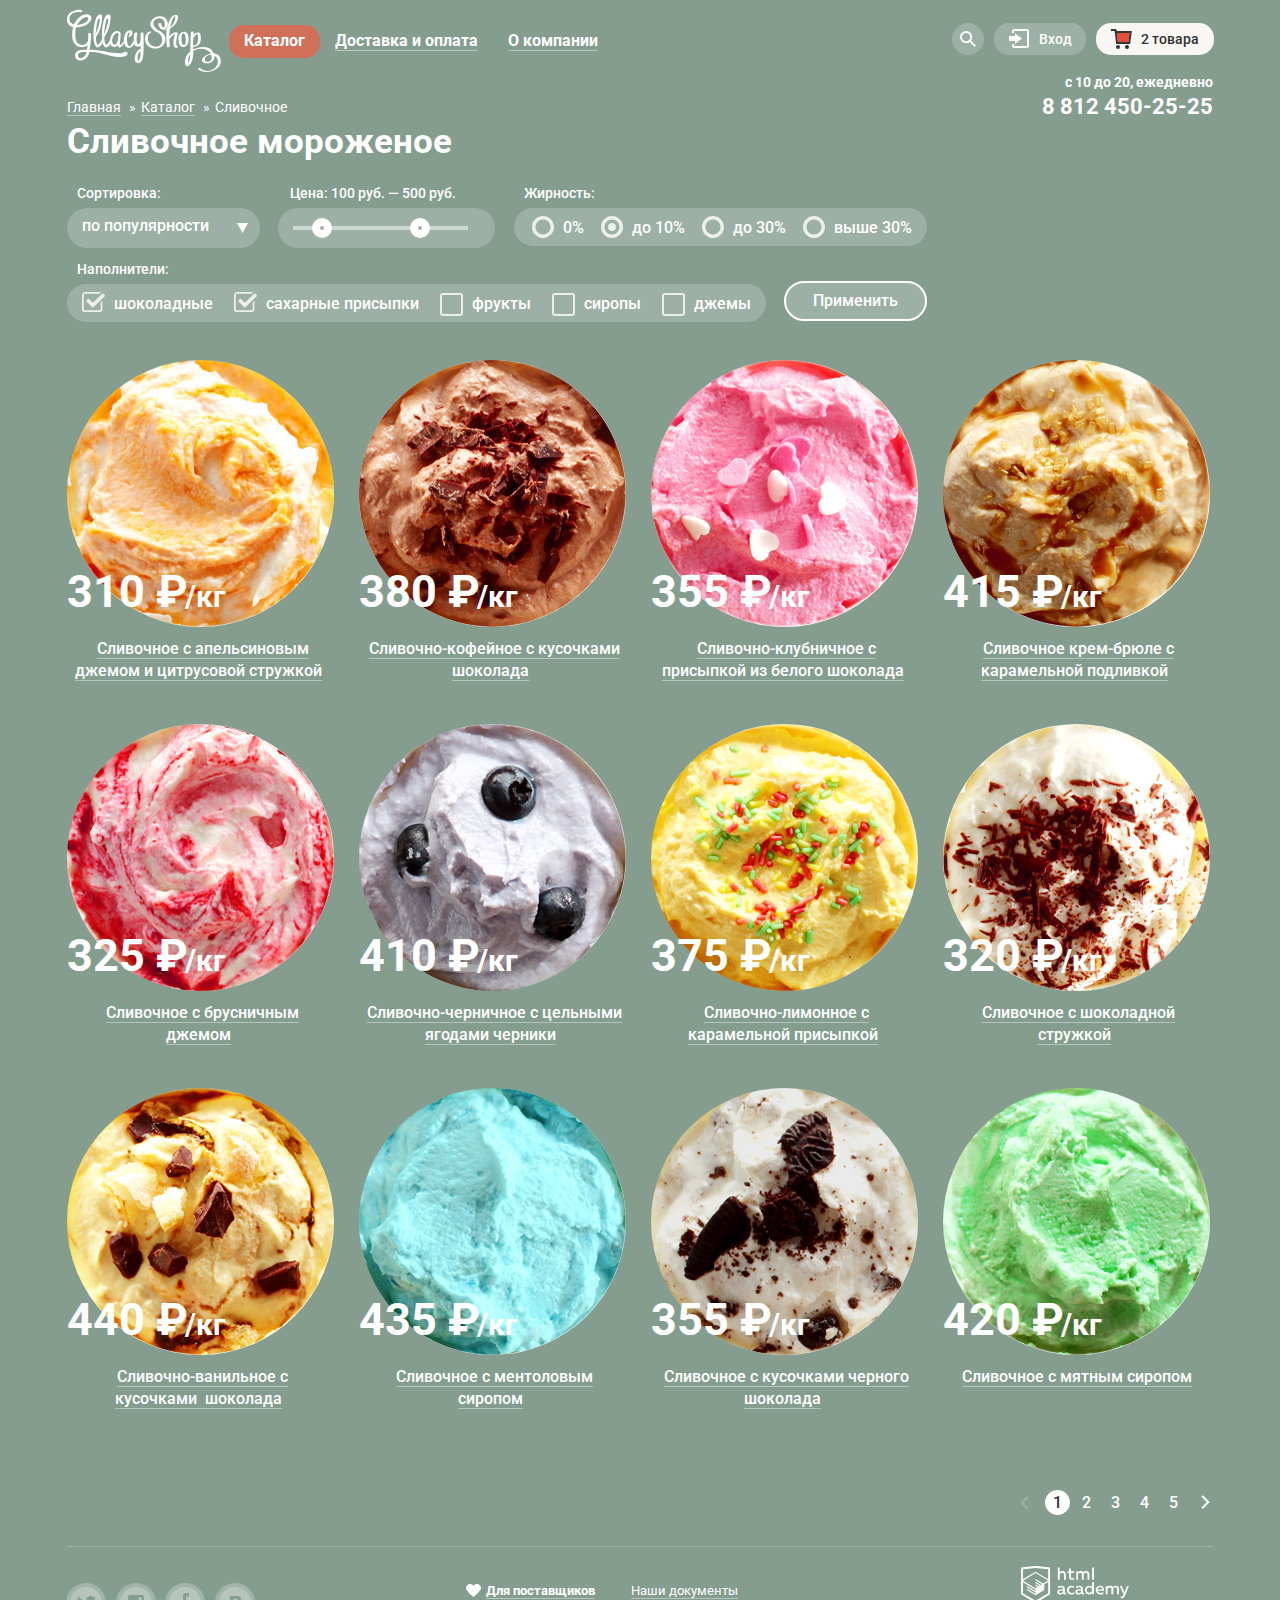
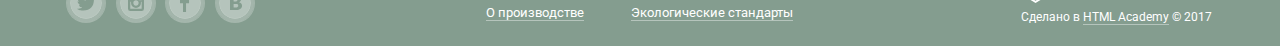
==== commit aca73da5: "Пробел" ====
--- a/catalog.html
+++ b/catalog.html
@@ -249,7 +249,7 @@
                         <img src="img/item-9.jpg" width="267" height="267"
                              alt="Сливочно-ванильное мороженое с кусочками шоколада">
                         <p class="item-price">440 ₽<span class="item-kg">/кг</span></p>
-                        <a class="item-title" href="#">Сливочно-ванильное с кусочками шоколада</a>
+                        <a class="item-title" href="#">Сливочно-ванильное с кусочками&nbsp;&nbsp;шоколада</a>
                         <a href="#" class="button btn-catalog">Быстрый просмотр</a>
                     </div>
                 </li>
